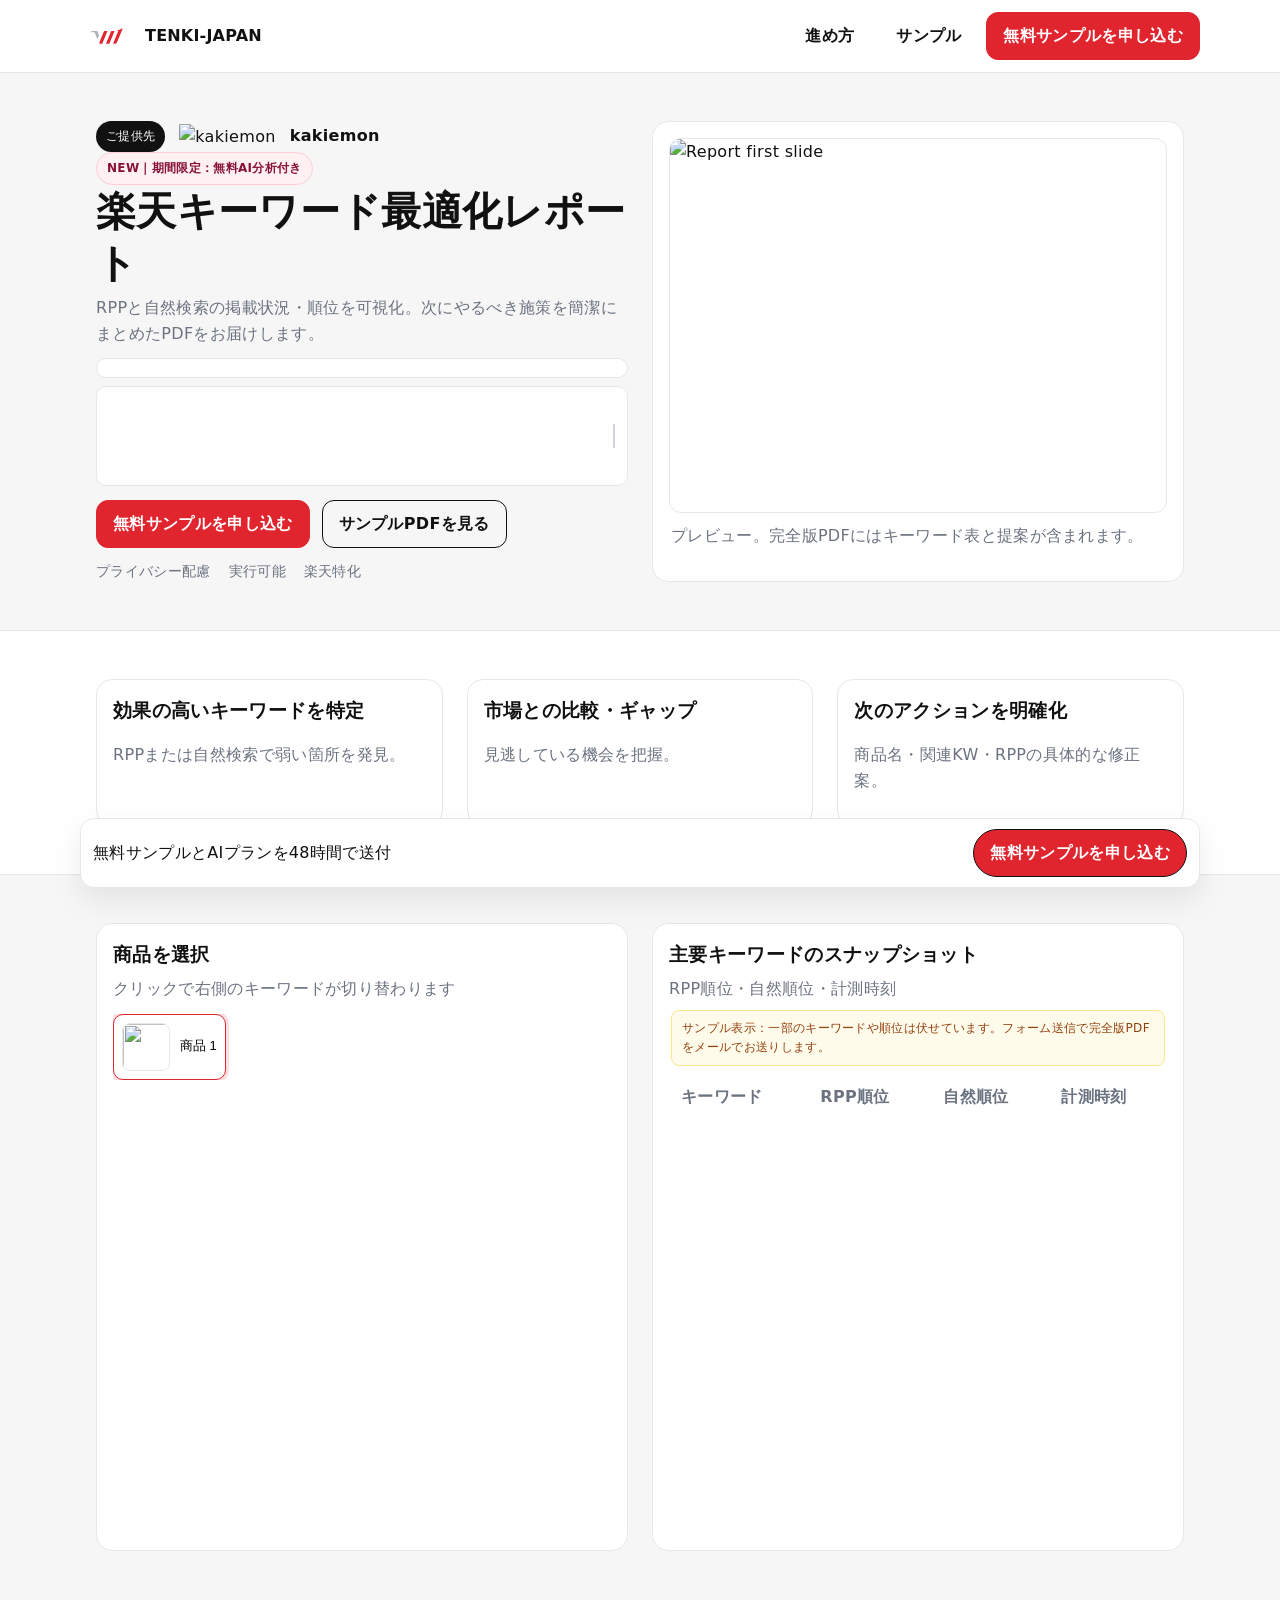
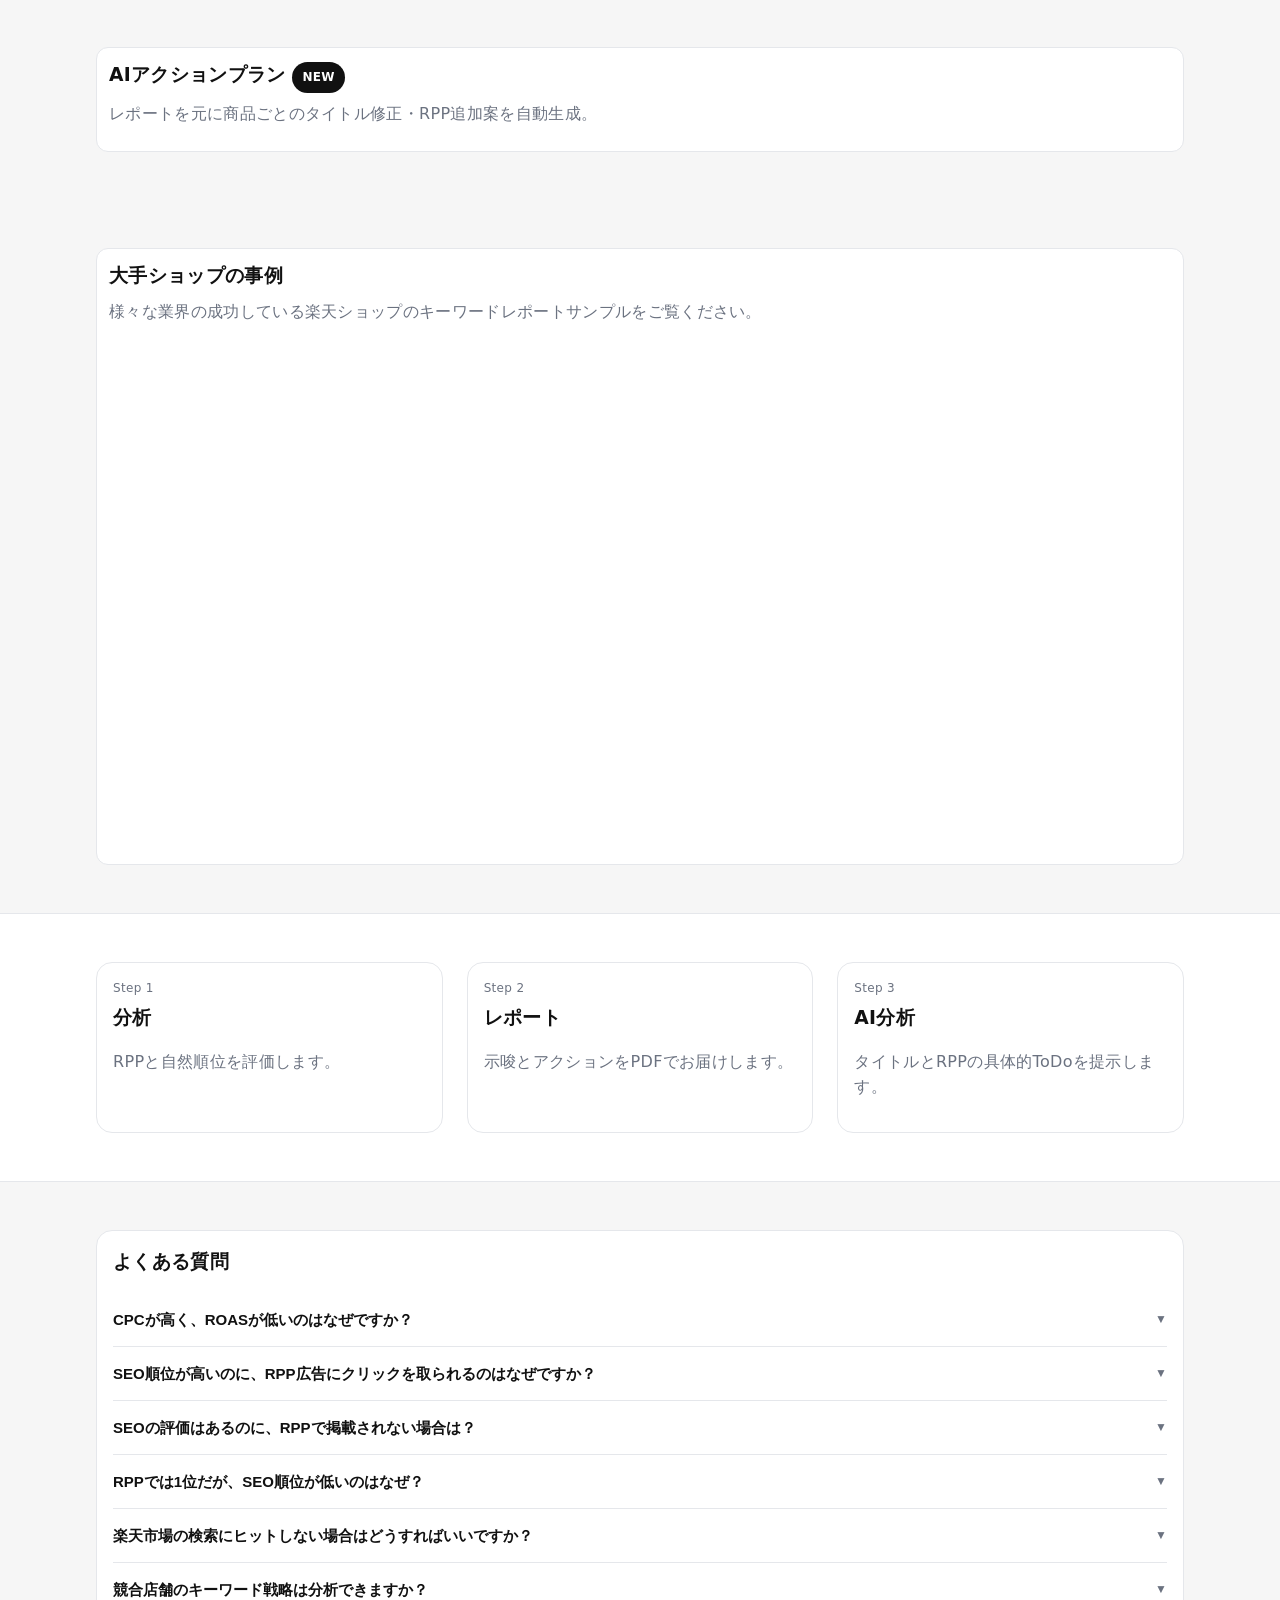
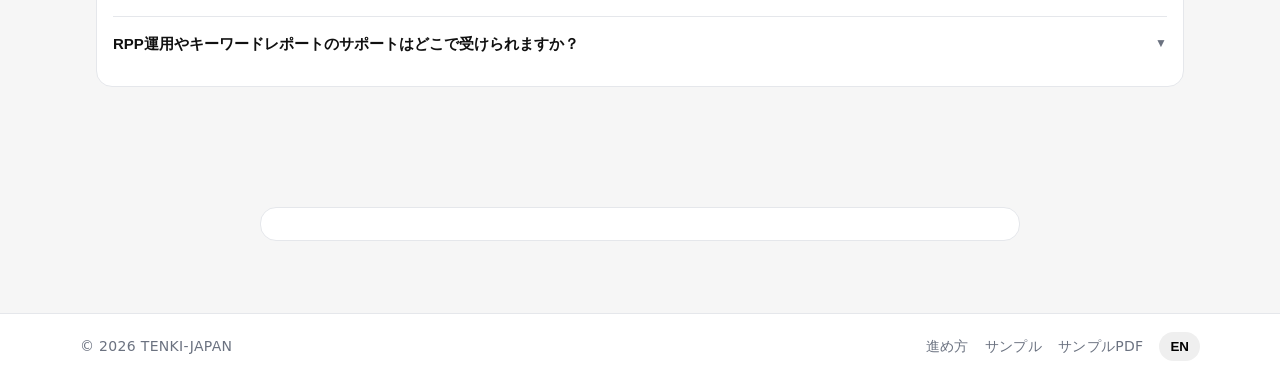
==== new/index.html @ 075b063c "first" ====
<!DOCTYPE html>
<html lang="ja">
<head>
    <meta charset="utf-8"/>
    <meta content="width=device-width, initial-scale=1" name="viewport"/>
    <title>TENKI-JAPAN | キーワード最適化レポート</title>
    <link rel="stylesheet" href="styles.css">
</head>
<body>
    <!-- Sticky CTA at bottom of page -->
    <div id="stickyCta">
        <div class="wrap">
            <div id="stickyText">無料サンプルとAIプランを48時間で送付</div>
            <a class="btn" href="#hs-form-host">無料サンプルを申し込む</a>
        </div>
    </div>

    <!-- Header with navigation -->
    <header>
        <div class="container nav">
            <div class="brand">
                <img alt="TENKI-JAPAN" id="logo"/>
                <strong>TENKI-JAPAN</strong>
            </div>
            <nav class="navlinks">
                <a class="btn ghost" href="#how" id="navProcess">進め方</a>
                <a class="btn ghost" href="#sample" id="navSample">サンプル</a>
                <a class="btn primary" href="#request" id="ctaTop">無料サンプルを申し込む</a>
            </nav>
        </div>
    </header>

    <!-- Main content -->
    <main>
        <!-- Hero section with main value proposition -->
        <section class="hero">
            <div class="container grid grid-2">
                <div>
                    <div class="shopRow">
                        <span class="badge" id="preparedLabel">ご提供先</span>
                        <img alt="Shop logo" id="shopBrand" style="display:none"/>
                        <strong id="shopNameTarget">貴社ショップ</strong>
                    </div>
                    <div class="promo" id="promoText">NEW｜期間限定：無料AI分析付き</div>
                    <h1 id="heroTitle">楽天キーワード最適化レポート</h1>
                    <p class="muted" id="heroSubtitle" style="margin:6px 0 0">RPPと自然検索の掲載状況・順位を可視化。次にやるべき施策を簡潔にまとめたPDFをお届けします。</p>
                    
                    <!-- Typewriter recommendation system -->
                    <div class="heroTicker" id="heroTicker">
                        <img class="heroTickImg" id="heroTickImg" alt="item" style="display: none;"/>
                        <div class="heroTickMeta">
                            <div class="heroTickTitle" id="heroTickTitle"></div>
                            <div class="heroTickCounts" id="heroTickCounts"></div>
                        </div>
                    </div>
                    <div class="statsCard">
                        <div class="typeLine" id="typeLine"></div>
                    </div>
                    
                    <div style="display:flex;gap:12px;margin-top:14px;flex-wrap:wrap">
                        <a class="btn primary" href="#request" id="ctaPrimary">無料サンプルを申し込む</a>
                        <a class="btn" id="samplePdfBtn" rel="noopener" target="_blank">サンプルPDFを見る</a>
                    </div>
                    <div class="muted" id="tagsRow" style="display:flex;gap:18px;margin-top:12px;flex-wrap:wrap;font-size:14px">
                        <span id="tag1">プライバシー配慮</span>
                        <span id="tag2">実行可能</span>
                        <span id="tag3">楽天特化</span>
                    </div>
                </div>
                <div class="card">
                    <div class="p">
                        <div class="ratio">
                            <img alt="Report first slide" id="sampleSlide"/>
                        </div>
                        <p class="muted" id="slideCaption" style="margin:10px 2px 0">プレビュー。完全版PDFにはキーワード表と提案が含まれます。</p>
                    </div>
                </div>
            </div>
        </section>

        <!-- Benefits section -->
        <section style="background:#fff;border-top:1px solid var(--line);border-bottom:1px solid var(--line)">
            <div class="container grid grid-3" id="benefits">
                <div class="card">
                    <div class="p">
                        <h3 id="b1t" style="margin:0 0 6px">効果の高いキーワードを特定</h3>
                        <p class="muted" id="b1d">RPPまたは自然検索で弱い箇所を発見。</p>
                    </div>
                </div>
                <div class="card">
                    <div class="p">
                        <h3 id="b2t" style="margin:0 0 6px">市場との比較・ギャップ</h3>
                        <p class="muted" id="b2d">見逃している機会を把握。</p>
                    </div>
                </div>
                <div class="card">
                    <div class="p">
                        <h3 id="b3t" style="margin:0 0 6px">次のアクションを明確化</h3>
                        <p class="muted" id="b3d">商品名・関連KW・RPPの具体的な修正案。</p>
                    </div>
                </div>
            </div>
        </section>

        <!-- Sample demonstration section -->
        <section id="sample">
            <div class="container grid grid-2">
                <!-- Product selection panel -->
                <div class="card">
                    <div class="p">
                        <h3 id="oppTitle" style="margin:0 0 6px">商品を選択</h3>
                        <p class="muted" id="oppSub" style="margin:0 0 12px">自然検索は上位、RPPが弱い—まず対処</p>
                        <div class="itemsList" id="itemsList"></div>
                        <div class="spot" id="itemHeader" style="display:none"></div>
                        <div class="bars" id="bars"></div>
                    </div>
                </div>

                <!-- Keywords table panel -->
                <div class="card">
                    <div class="p">
                        <h3 id="kwTitle" style="margin:0 0 6px">主要キーワードのスナップショット</h3>
                        <p class="muted" id="kwSub" style="margin:0 0 8px">RPP順位・自然順位・計測時刻</p>
                        <div class="lockNote" id="lockNote" style="display:none"></div>
                        <div class="tableScroll">
                            <table>
                                <thead>
                                    <tr>
                                        <th id="thKeyword">キーワード</th>
                                        <th id="thRpp">RPP順位</th>
                                        <th id="thOrg">自然順位</th>
                                        <th id="thChecked">計測時刻</th>
                                    </tr>
                                </thead>
                                <tbody id="kwTable"></tbody>
                            </table>
                        </div>
                    </div>
                </div>
            </div>
        </section>

        <!-- AI action plan section -->
        <section id="ai">
            <div class="container">
                <div class="actionCard">
                    <h3 id="aiTitle" style="margin:0 0 8px">AIアクションプラン <span class="badge">NEW</span></h3>
                    <p class="muted" id="aiSub" style="margin:0 0 12px">レポートを元に商品ごとのタイトル修正・RPP追加案を自動生成。</p>
                    <div class="grid" id="aiList"></div>
                </div>
            </div>
        </section>

        <!-- Shop Reports by Category section -->
        <section id="shops">
            <div class="container">
                <div class="actionCard">
                    <h3 id="shopsTitle" style="margin:0 0 8px">Shop Reports by Category</h3>
                    <p class="muted" id="shopsSub" style="margin:0 0 12px">Browse available keyword reports organized by industry and subcategory.</p>
                    
                    <!-- Category navigation menu -->
                    <div class="category-menu" id="categoryMenu">
                        <!-- Categories will be generated here -->
                    </div>
                    
                    <!-- Shop cards container -->
                    <div class="shop-cards" id="shopCards">
                        <!-- Shop cards will be generated here -->
                    </div>
                </div>
            </div>
        </section>

        <!-- Process steps section -->
        <section id="how" style="background:#fff;border-top:1px solid var(--line);border-bottom:1px solid var(--line)">
            <div class="container grid grid-3">
                <div class="card">
                    <div class="p">
                        <div class="muted" style="font-size:12px">Step 1</div>
                        <h3 id="s1t" style="margin:4px 0">分析</h3>
                        <p class="muted" id="s1d">RPPと自然順位を評価します。</p>
                    </div>
                </div>
                <div class="card">
                    <div class="p">
                        <div class="muted" style="font-size:12px">Step 2</div>
                        <h3 id="s2t" style="margin:4px 0">レポート</h3>
                        <p class="muted" id="s2d">示唆とアクションをPDFでお届けします。</p>
                    </div>
                </div>
                <div class="card">
                    <div class="p">
                        <div class="muted" style="font-size:12px">Step 3</div>
                        <h3 id="s3t" style="margin:4px 0">AI分析</h3>
                        <p class="muted" id="s3d">タイトルとRPPの具体的ToDoを提示します。</p>
                    </div>
                </div>
            </div>
        </section>

        <!-- FAQ section -->
        <section id="faq">
            <div class="container">
                <div class="card">
                    <div class="p">
                        <h3 id="faqTitle" style="margin:0 0 16px">よくある質問</h3>
                        <div id="faqList"></div>
                    </div>
                </div>
            </div>
        </section>

        <!-- Request form section -->
        <section id="request">
            <div class="container" style="max-width:760px">
            </div>
            <!-- HubSpot form container -->
            <div class="card hs-form-host" id="hs-form-host" style="max-width:760px;margin:24px auto;">
                <div class="p">
                    <div class="hs-form-frame" data-form-id="e1fbc13a-c8a3-468b-ada9-1f5670885b76" data-portal-id="242371689" data-region="na2"></div>
                </div>
            </div>
        </section>
    </main>

    <!-- Footer -->
    <footer>
        <div class="container" style="display:flex;gap:16px;align-items:center;justify-content:space-between;padding:18px 0;font-size:14px;color:var(--muted)">
            <div>© <span id="year"></span> TENKI-JAPAN</div>
            <div style="display:flex;gap:16px;align-items:center">
                <a href="#how" id="footProcess">進め方</a>
                <a href="#sample" id="footSample">サンプル</a>
                <a id="samplePdfLink" rel="noopener" target="_blank">サンプルPDF</a>
                <button class="btn pill ghost" id="footLangSwitch" type="button">EN</button>
            </div>
        </div>
    </footer>

    <!-- External scripts -->
    <script defer="True" src="https://js-na2.hsforms.net/forms/embed/242371689.js"></script>
    <!-- TagCloud.js library for 3D keyword sphere (local version) -->
    <script src="TagCloud.min.js"></script>
    <!-- Main application script -->
    <script src="script.js"></script>
</body>
</html>
---- new/styles.css ----
/* CSS Variables - Main color scheme and design tokens */
:root {
    --bg: #f6f6f6;
    --ink: #111;
    --muted: #6b7280;
    --card: #fff;
    --line: #e5e7eb;
    --brand: #e0252f;
    --ink-2: #1f2937;
}

/* Base styles and reset */
* {
    box-sizing: border-box;
}

body {
    margin: 0;
    font-family: system-ui, -apple-system, BlinkMacSystemFont, "Noto Sans JP", "Hiragino Kaku Gothic ProN", "Yu Gothic", Meiryo, Helvetica, Arial, sans-serif;
    background: var(--bg);
    color: var(--ink);
    line-height: 1.6;
    letter-spacing: .02em;
    font-feature-settings: "palt", "pkna", "tnum";
    font-variant-numeric: tabular-nums;
}

a {
    color: inherit;
    text-decoration: none;
}

/* Layout utilities */
.container {
    max-width: 1120px;
    margin: auto;
    padding: 0 16px;
}

.grid {
    display: grid;
    gap: 24px;
}

section {
    padding: 48px 0;
}

/* Grid layouts for responsive design */
@media(min-width: 960px) {
    .grid-2 {
        grid-template-columns: 1fr 1fr;
    }
    
    .grid-3 {
        grid-template-columns: repeat(3, 1fr);
    }
}

/* Header and navigation */
header {
    position: sticky;
    top: 0;
    background: #fff;
    border-bottom: 1px solid var(--line);
    z-index: 10;
}

.nav {
    display: flex;
    align-items: center;
    justify-content: space-between;
    padding: 12px 0;
}

.brand {
    display: flex;
    gap: 10px;
    align-items: center;
}

.brand img {
    height: 28px;
    width: auto;
}

.brand strong {
    font-weight: 700;
    letter-spacing: .2px;
}

.navlinks {
    display: flex;
    gap: 8px;
    align-items: center;
}

.navlinks .btn {
    white-space: nowrap;
}

/* Button styles */
.btn {
    display: inline-flex;
    align-items: center;
    gap: 8px;
    border: 1px solid var(--ink);
    padding: 10px 16px;
    border-radius: 12px;
    font-weight: 600;
}

.btn.primary {
    background: var(--brand);
    border-color: var(--brand);
    color: #fff;
}

.btn.ghost {
    border-color: transparent;
}

.btn.pill {
    border-radius: 999px;
    padding: 6px 10px;
    font-weight: 600;
}

.btn.full {
    width: 100%;
    justify-content: center;
}

/* Text utilities */
.muted {
    color: var(--muted);
}

/* Card component */
.card {
    background: var(--card);
    border: 1px solid var(--line);
    border-radius: 16px;
}

.card .p {
    padding: 16px;
}

/* Ratio container for images */
.ratio {
    position: relative;
    width: 100%;
    padding-top: 75%; /* Increased from 56.25% to 75% for more height (4:3 aspect ratio) */
    overflow: hidden;
    border-radius: 12px;
    border: 1px solid var(--line);
}

.ratio img {
    position: absolute;
    inset: 0;
    width: 100%;
    height: 100%;
    object-fit: cover;
}

/* Table scroll container */
.tableScroll {
    height: 460px; /* Fixed exact height instead of max-height */
    overflow: auto;
    position: relative;
}

.fadeBottom:after {
    content: '';
    position: absolute;
    left: 0;
    right: 0;
    bottom: 0;
    height: 48px;
    background: linear-gradient(180deg, transparent, #fff);
    pointer-events: none;
}

/* Lock note for demo mode */
.lockNote {
    background: #fffbeb;
    border: 1px solid #fde68a;
    color: #92400e;
    border-radius: 8px;
    padding: 8px 10px;
    font-size: 12px;
    margin: 8px 2px;
}

.blur {
    filter: blur(4px);
}

/* Spot component for product display */
.spot {
    display: grid;
    grid-template-columns: 72px 1fr;
    gap: 12px;
    align-items: center;
    margin: 4px 0 8px;
}

.spot img {
    width: 72px;
    height: 72px;
    object-fit: cover;
    border-radius: 8px;
    border: 1px solid var(--line);
}

.spot .title {
    font-weight: 600;
    line-height: 1.3;
}

/* Items list with smooth scrolling */
.itemsList {
    scroll-behavior: smooth;
}

.itemBtn {
    display: grid;
    grid-template-columns: 48px 1fr;
    gap: 10px;
    align-items: center;
    border: 1px solid var(--line);
    background: #fff;
    border-radius: 10px;
    padding: 8px;
    cursor: pointer;
    text-align: left;
    scroll-snap-align: start;
}

.itemBtn img {
    width: 48px;
    height: 48px;
    object-fit: cover;
    border-radius: 8px;
    border: 1px solid var(--line);
}

.itemBtn .title {
    font-size: 13px;
    line-height: 1.3;
    overflow: hidden;
    display: -webkit-box;
    -webkit-line-clamp: 2;
    -webkit-box-orient: vertical;
}

.itemBtn.active {
    border-color: var(--brand);
    box-shadow: 0 0 0 3px rgba(224, 37, 47, .15);
}

/* Table styles */
table {
    width: 100%;
    border-collapse: collapse;
}

th, td {
    text-align: left;
    padding: 10px 12px;
}

thead th {
    color: var(--muted);
    font-weight: 600;
    white-space: nowrap;
}

tbody tr {
    border-top: 1px solid var(--line);
}

/* Form elements */
label {
    display: block;
    margin: 0 0 6px 2px;
    font-size: 14px;
    color: var(--ink-2);
}

input, textarea {
    width: 100%;
    border: 1px solid var(--line);
    border-radius: 10px;
    padding: 10px 12px;
    font: inherit;
}

textarea {
    min-height: 90px;
}

.checkbox {
    display: flex;
    gap: 10px;
    align-items: center;
}

/* Footer */
footer {
    border-top: 1px solid var(--line);
    background: #fff;
}

/* Badge component */
.badge {
    display: inline-block;
    background: #111;
    color: #fff;
    border-radius: 999px;
    padding: 6px 10px;
    font-size: 12px;
}

/* Shop row layout */
.shopRow {
    display: flex;
    align-items: center;
    gap: 14px;
    flex-wrap: wrap;
}

.shopRow img {
    height: 24px;
}

/* Promo banner */
.promo {
    display: inline-flex;
    align-items: center;
    gap: 8px;
    background: #fff1f2;
    border: 1px solid #fecdd3;
    color: #881337;
    padding: 6px 10px;
    border-radius: 999px;
    font-size: 12px;
    font-weight: 600;
}

/* Action card component */
.actionCard {
    background: #fff;
    border: 1px solid var(--line);
    border-radius: 12px;
    padding: 12px;
}

.actionCard h4 {
    margin: 0 0 6px;
}

/* Chips/tags layout */
.chips {
    display: flex;
    flex-wrap: wrap;
    gap: 6px;
}

.chip {
    background: #f3f4f6;
    border: 1px solid #e5e7eb;
    border-radius: 999px;
    padding: 4px 8px;
    font-size: 12px;
}


/* AI item card */
.aiItem {
    background: #fff;
    border: 1px solid var(--line);
    border-radius: 12px;
    padding: 12px;
}

/* Code display */
.kcode {
    font-family: ui-monospace, SFMono-Regular, Menlo, monospace;
    background: #f3f4f6;
    border: 1px solid #e5e7eb;
    border-radius: 6px;
    padding: 2px 6px;
    display: inline-block;
}

/* Hero section */
.hero h1 {
    font-size: 40px;
    line-height: 1.3;
    margin: 0;
}

/* Keyword table specific styles */
.kwTable .num {
    text-align: right;
    font-variant-numeric: tabular-nums;
}

.kwTable .time {
    white-space: nowrap;
}

/* Focus states for accessibility */
:focus-visible {
    outline: 2px solid #2563eb;
    outline-offset: 2px;
}

/* Sticky CTA styles */
#stickyCta {
    position: fixed;
    left: 0;
    right: 0;
    bottom: 12px;
    display: block;
    z-index: 50;
}

#stickyCta .wrap {
    max-width: 1120px;
    margin: 0 auto;
    display: flex;
    gap: 12px;
    align-items: center;
    justify-content: space-between;
    background: #fff;
    border: 1px solid #e5e7eb;
    border-radius: 14px;
    padding: 10px 12px;
    box-shadow: 0 12px 30px rgba(0, 0, 0, .08);
}

#stickyCta .btn {
    display: inline-flex;
    align-items: center;
    gap: 8px;
    padding: 10px 16px;
    border-radius: 999px;
    background: #e0252f;
    color: #fff;
    text-decoration: none;
    font-weight: 700;
}

/* Logo sizing */
#tenkiLogo, #logo {
    height: 28px;
    max-width: 180px;
    object-fit: contain;
}

/* Items list height control */
#itemsList {
    max-height: 520px;
    overflow: auto;
}

/* Mobile responsiveness */
@media(max-width: 720px) {
    /* Optimize mobile header */
    header {
        position: sticky;
        top: 0;
        z-index: 20;
        background: #fff;
        border-bottom: 1px solid var(--line);
        box-shadow: 0 2px 8px rgba(0,0,0,0.06);
    }
    
    .nav {
        padding: 6px 0;
        min-height: 52px;
        display: grid;
        grid-template-columns: 1fr auto 1fr;
        align-items: center;
        gap: 8px;
    }
    
    .nav .brand {
        justify-self: start;
    }
    
    .nav .navlinks {
        justify-self: end;
    }
    
    .brand {
        flex-shrink: 0;
        align-items: center;
    }
    
    .brand img {
        height: 24px;
        max-width: 120px;
    }
    
    .brand strong {
        display: none;
    }
    
    .navlinks {
        display: flex;
        gap: 6px;
        align-items: center;
        flex-shrink: 0;
    }
    
    .navlinks .btn {
        font-size: 12px;
        padding: 6px 8px;
        border-radius: 6px;
        white-space: nowrap;
    }
    
    /* Hero section mobile */
    .hero h1 {
        font-size: 22px;
        line-height: 1.25;
        margin-top: 4px;
    }
    
    /* Button adjustments */
    .btn {
        width: auto;
        justify-content: center;
        padding: 8px 10px;
        border-radius: 8px;
    }
    
    header .btn {
        width: auto;
    }
    
    header .btn.ghost {
        border-color: var(--line);
    }
    
    /* Layout adjustments */
    .grid {
        gap: 12px;
    }
    
    .card .p {
        padding: 12px;
    }
    
    .ratio {
        padding-top: 80%; /* Increased from 58% to 80% for more height on mobile */
    }
    
    /* Table mobile styles */
    table th, table td {
        padding: 8px 10px;
        font-size: 14px;
        word-break: break-word;
    }
    
    .tableScroll {
        max-height: 320px;
    }
    
    /* Component mobile adjustments */
    .badge {
        padding: 4px 8px;
        font-size: 11px;
    }
    
    .shopRow {
        gap: 6px;
    }
    
    .shopRow img {
        height: 18px;
    }
    
    .promo {
        font-size: 11px;
        padding: 4px 8px;
    }
    
    /* Items list mobile */
    .itemBtn {
        gap: 10px;
        padding: 10px;
        min-height: 56px;
    }
    
    .itemsList {
        overflow: auto;
    }
    
    /* Stats mobile */
    .statsSentence {
        font-size: 13px;
    }
    
    /* Optimize mobile sticky CTA */
    #stickyCta {
        bottom: 8px;
        left: 8px;
        right: 8px;
    }
    
    #stickyCta .wrap {
        margin: 0;
        padding: 8px 12px;
        border-radius: 12px;
        box-shadow: 0 8px 24px rgba(0,0,0,0.12);
    }
    
    #stickyText {
        font-size: 12px;
        line-height: 1.3;
        flex: 1;
        margin-right: 8px;
    }
    
    #stickyCta .btn {
        font-size: 12px;
        padding: 8px 12px;
        border-radius: 8px;
        white-space: nowrap;
    }
    
    /* Modern mobile footer design */
    footer {
        padding: 0;
        background: linear-gradient(180deg, #f8f9fa 0%, #fff 100%);
        border-top: none;
        box-shadow: 0 -4px 20px rgba(0,0,0,0.04);
    }
    
    footer .container {
        padding: 24px 20px 32px;
        text-align: center;
        flex-direction: column;
        gap: 20px;
        align-items: center;
        font-size: 13px;
        line-height: 1.5;
    }
    
    footer .container > div:first-child {
        color: #374151;
        font-weight: 500;
        order: 2;
    }
    
    footer .container > div:last-child {
        width: 100%;
        display: flex;
        flex-direction: column;
        gap: 16px;
        align-items: center;
        order: 1;
    }
    
    footer .container > div:last-child > div:last-child {
        display: flex;
        flex-wrap: wrap;
        gap: 20px;
        justify-content: center;
        align-items: center;
    }
    
    footer .container > div:last-child > div:last-child a {
        color: #6b7280;
        font-weight: 500;
        padding: 8px 12px;
        border-radius: 8px;
        transition: all 0.2s ease;
        text-decoration: none;
    }
    
    footer .container > div:last-child > div:last-child a:hover {
        background: rgba(224, 37, 47, 0.08);
        color: var(--brand);
        transform: translateY(-1px);
    }
    
    footer .container > div:last-child > div:last-child button {
        background: var(--brand);
        color: #fff;
        border: none;
        font-weight: 600;
        box-shadow: 0 2px 8px rgba(224, 37, 47, 0.2);
        transition: all 0.2s ease;
    }
    
    footer .container > div:last-child > div:last-child button:hover {
        transform: translateY(-2px);
        box-shadow: 0 4px 12px rgba(224, 37, 47, 0.3);
    }
    
    /* Hide tags on very small screens */
    #tagsRow {
        display: none;
    }
}

/* Shop category menu - using existing chip design */
.category-menu {
    display: flex;
    flex-wrap: wrap;
    gap: 6px;
    margin-bottom: 16px;
}

/* Mobile category menu scrolling */
@media(max-width: 768px) {
    .category-menu {
        flex-wrap: nowrap;
        overflow-x: auto;
        overflow-y: hidden;
        scroll-behavior: smooth;
        scrollbar-width: none;
        -ms-overflow-style: none;
        padding-bottom: 4px;
    }
    
    .category-menu::-webkit-scrollbar {
        display: none;
    }
    
    .category-btn {
        flex-shrink: 0;
        white-space: nowrap;
    }
}

.category-btn {
    background: #f3f4f6;
    border: 1px solid #e5e7eb;
    border-radius: 999px;
    padding: 4px 8px;
    font-size: 12px;
    cursor: pointer;
}

.category-btn.active {
    background: #6b7280;
    color: #fff;
    border-color: #6b7280;
}

/* Shop cards - using existing card and spot design */
.shop-cards {
    display: grid;
    grid-template-columns: repeat(auto-fill, minmax(280px, 1fr));
    gap: 12px;
    min-height: 500px; /* Fixed minimum height to prevent jumping */
    align-content: start; /* Align cards to top when fewer items */
}

.shop-card {
    display: grid;
    grid-template-columns: 48px 1fr;
    gap: 10px;
    align-items: flex-start;
    border: 1px solid var(--line);
    background: #fff;
    border-radius: 10px;
    padding: 10px;
    cursor: pointer;
    transition: border-color 0.2s ease;
}

.shop-card:hover {
    border-color: var(--brand);
}

.shop-logo {
    width: 48px;
    height: 48px;
    object-fit: cover;
    border-radius: 8px;
    border: 1px solid var(--line);
}

.shop-info .shop-name {
    font-size: 13px;
    font-weight: 600;
    line-height: 1.3;
    margin-bottom: 2px;
}

.shop-info .shop-category {
    font-size: 11px;
    color: var(--muted);
    margin-bottom: 8px;
}

.shop-report-btn {
    font-size: 10px;
    padding: 4px 8px;
    margin-top: 6px;
    display: inline-flex;
    border-radius: 6px;
}

/* Mobile specific adjustments for 768px and below */
@media(max-width: 768px) {
    .wrap {
        padding: 12px;
    }
    
    .cols {
        display: block;
    }
    
    .left {
        margin-bottom: 14px;
    }
    
    .shop-cards {
        grid-template-columns: 1fr;
        min-height: auto; /* Remove fixed height */
        max-height: 240px; /* Height for exactly 3 cards (3 × 80px per card) */
        overflow-y: auto; /* Enable vertical scrolling */
        overflow-x: hidden;
        scrollbar-width: thin;
        scrollbar-color: var(--muted) transparent;
    }
    
    /* Remove the display none rule to allow scrolling to other cards */
    
    .shop-cards::-webkit-scrollbar {
        width: 4px;
    }
    
    .shop-cards::-webkit-scrollbar-track {
        background: transparent;
    }
    
    .shop-cards::-webkit-scrollbar-thumb {
        background-color: var(--muted);
        border-radius: 2px;
    }
}

/* =============================================================================
   3D KEYWORD CLOUD BACKGROUND (TagCloud.js)
   ============================================================================= */

/* Container for the 3D keyword cloud sphere */
.keyword-cloud {
    position: fixed;
    top: 50%;
    left: 50%;
    transform: translate(-50%, -50%);
    width: 100vw;
    height: 100vh;
    pointer-events: auto;
    z-index: 0;
    opacity: 0.4;
    display: flex;
    align-items: center;
    justify-content: center;
}

/* Ensure content stays above the keyword cloud */
header, main, footer {
    position: relative;
    z-index: 1;
}

/* Sticky CTA needs higher z-index */
#stickyCta {
    z-index: 50;
}

/* TagCloud sphere styling */
.keyword-cloud .tagcloud {
    width: 100%;
    height: 100vh;
    color: var(--muted);
    font-family: system-ui, -apple-system, BlinkMacSystemFont, "Noto Sans JP", sans-serif;
    font-size: 18px;
}

.keyword-cloud .tagcloud a {
    color: var(--muted) !important;
    text-decoration: none !important;
    transition: color 0.3s ease;
}

.keyword-cloud .tagcloud a:hover {
    color: var(--ink-2) !important;
}

@media (max-width: 768px) {
    .keyword-cloud {
        opacity: 0.3;
    }
    
    .keyword-cloud .tagcloud {
        font-size: 16px;
    }
}

/* =============================================================================
   FAQ SECTION
   ============================================================================= */

/* FAQ section container */
#faq {
    display: block !important;
    visibility: visible !important;
    opacity: 1 !important;
}

/* FAQ item container */
.faq-item {
    border-bottom: 1px solid var(--line);
    margin-bottom: 0;
}

.faq-item:last-child {
    border-bottom: none;
}

/* FAQ question button */
.faq-question {
    width: 100%;
    background: none;
    border: none;
    padding: 16px 0;
    text-align: left;
    cursor: pointer;
    display: flex;
    justify-content: space-between;
    align-items: center;
    font-weight: 600;
    font-size: 15px;
    line-height: 1.4;
    color: var(--ink);
    transition: color 0.2s ease;
}

.faq-question:hover {
    color: var(--brand);
}

/* FAQ arrow icon */
.faq-arrow {
    font-size: 12px;
    color: var(--muted);
    transition: transform 0.3s ease, color 0.2s ease;
    flex-shrink: 0;
    margin-left: 12px;
}

.faq-question:hover .faq-arrow {
    color: var(--brand);
}

.faq-item.expanded .faq-arrow {
    transform: rotate(180deg);
}

/* FAQ answer content */
.faq-content {
    max-height: 0;
    overflow: hidden;
    transition: max-height 0.3s ease, padding 0.3s ease;
    padding: 0 0 0 0;
}

.faq-item.expanded .faq-content {
    max-height: 300px;
    padding: 0 0 16px 0;
}

/* FAQ answer text */
.faq-answer {
    color: var(--muted);
    font-size: 14px;
    line-height: 1.5;
    margin-bottom: 12px;
}

/* FAQ action text */
.faq-action {
    background: #f8f9fa;
    border-left: 3px solid var(--brand);
    padding: 10px 12px;
    border-radius: 0 6px 6px 0;
    font-size: 14px;
    line-height: 1.5;
    color: var(--ink-2);
}

.faq-action-label {
    font-weight: 600;
    color: var(--brand);
    margin-bottom: 4px;
    font-size: 12px;
    text-transform: uppercase;
    letter-spacing: 0.5px;
}

/* Mobile responsive */
@media (max-width: 768px) {
    #faq {
        display: block !important;
        visibility: visible !important;
        padding: 24px 0;
    }
    
    #faq .container {
        padding: 0 16px;
    }
    
    #faq .card {
        margin: 0 auto;
        display: block !important;
    }
    
    .faq-question {
        padding: 14px 0;
        font-size: 14px;
        min-height: 48px; /* Touch-friendly size */
        display: flex !important;
        align-items: center;
    }
    
    .faq-answer, .faq-action {
        font-size: 13px;
    }
    
    .faq-item.expanded .faq-content {
        max-height: 400px;
    }
}

/* =============================================================================
   TYPEWRITER RECOMMENDATION SYSTEM
   ============================================================================= */

/* Product ticker display */
.heroTicker {
    display: flex;
    align-items: center;
    gap: 10px;
    margin: 12px 0 8px;
    padding: 8px 10px;
    border: 1px solid var(--line);
    border-radius: 10px;
    background: var(--card);
}

.heroTickImg {
    width: 40px;
    height: 40px;
    border-radius: 8px;
    object-fit: cover;
    background: #f3f4f6;
    flex: 0 0 40px; /* Force fixed width */
}

.heroTickMeta {
    display: flex;
    flex-direction: column;
    gap: 2px;
    min-width: 0;
    flex: 1; /* Take remaining space */
    overflow: hidden; /* Prevent text overflow from affecting layout */
}

.heroTickTitle {
    font-weight: 600;
    font-size: 14px;
    white-space: nowrap;
    overflow: hidden;
    text-overflow: ellipsis;
    max-width: 400px; /* Allow longer titles */
    color: var(--ink);
}

.heroTickCounts {
    font-size: 12px;
    color: var(--muted);
}

/* Typewriter text area */
.statsCard {
    display: block !important;
    padding: 10px 12px;
    border: 1px solid var(--line);
    border-radius: 10px;
    background: var(--card);
    margin-top: 8px;
    width: 100%; /* Ensure consistent width */
    box-sizing: border-box; /* Include padding in width calculation */
    min-height: 100px; /* Increased from 80px to 100px */
    height: 100px; /* Increased from 80px to 100px */
    display: flex !important; /* Use flex for better content alignment */
    align-items: center; /* Center content vertically */
}

.typeLine {
    font-size: 15px;
    line-height: 1.6;
    min-height: 1.6em;
    max-height: 76px; /* Updated from 56px to 76px (100px - 24px padding) */
    white-space: normal; /* Allow text wrapping */
    word-wrap: break-word; /* Break long words */
    overflow-wrap: break-word; /* Modern alternative to word-wrap */
    border-right: 2px solid #d1d5db;
    color: var(--ink);
    max-width: 100%; /* Prevent container expansion */
    overflow: hidden; /* Hide overflow text if too long */
    display: flex;
    align-items: center; /* Center text vertically */
    width: 100%;
}

.typeLine.done {
    border-right-color: transparent;
}

/* Mobile responsive */
@media (max-width: 768px) {
    .heroTickImg {
        width: 36px;
        height: 36px;
    }
    
    .heroTickTitle {
        max-width: 300px; /* Allow longer titles on mobile */
    }
    
    .statsCard {
        height: 85px; /* Increased from 70px to 85px on mobile */
        min-height: 85px;
    }
    
    .typeLine {
        font-size: 14px;
        max-height: 61px; /* Updated from 46px to 61px (85px - 24px padding) */
    }
}
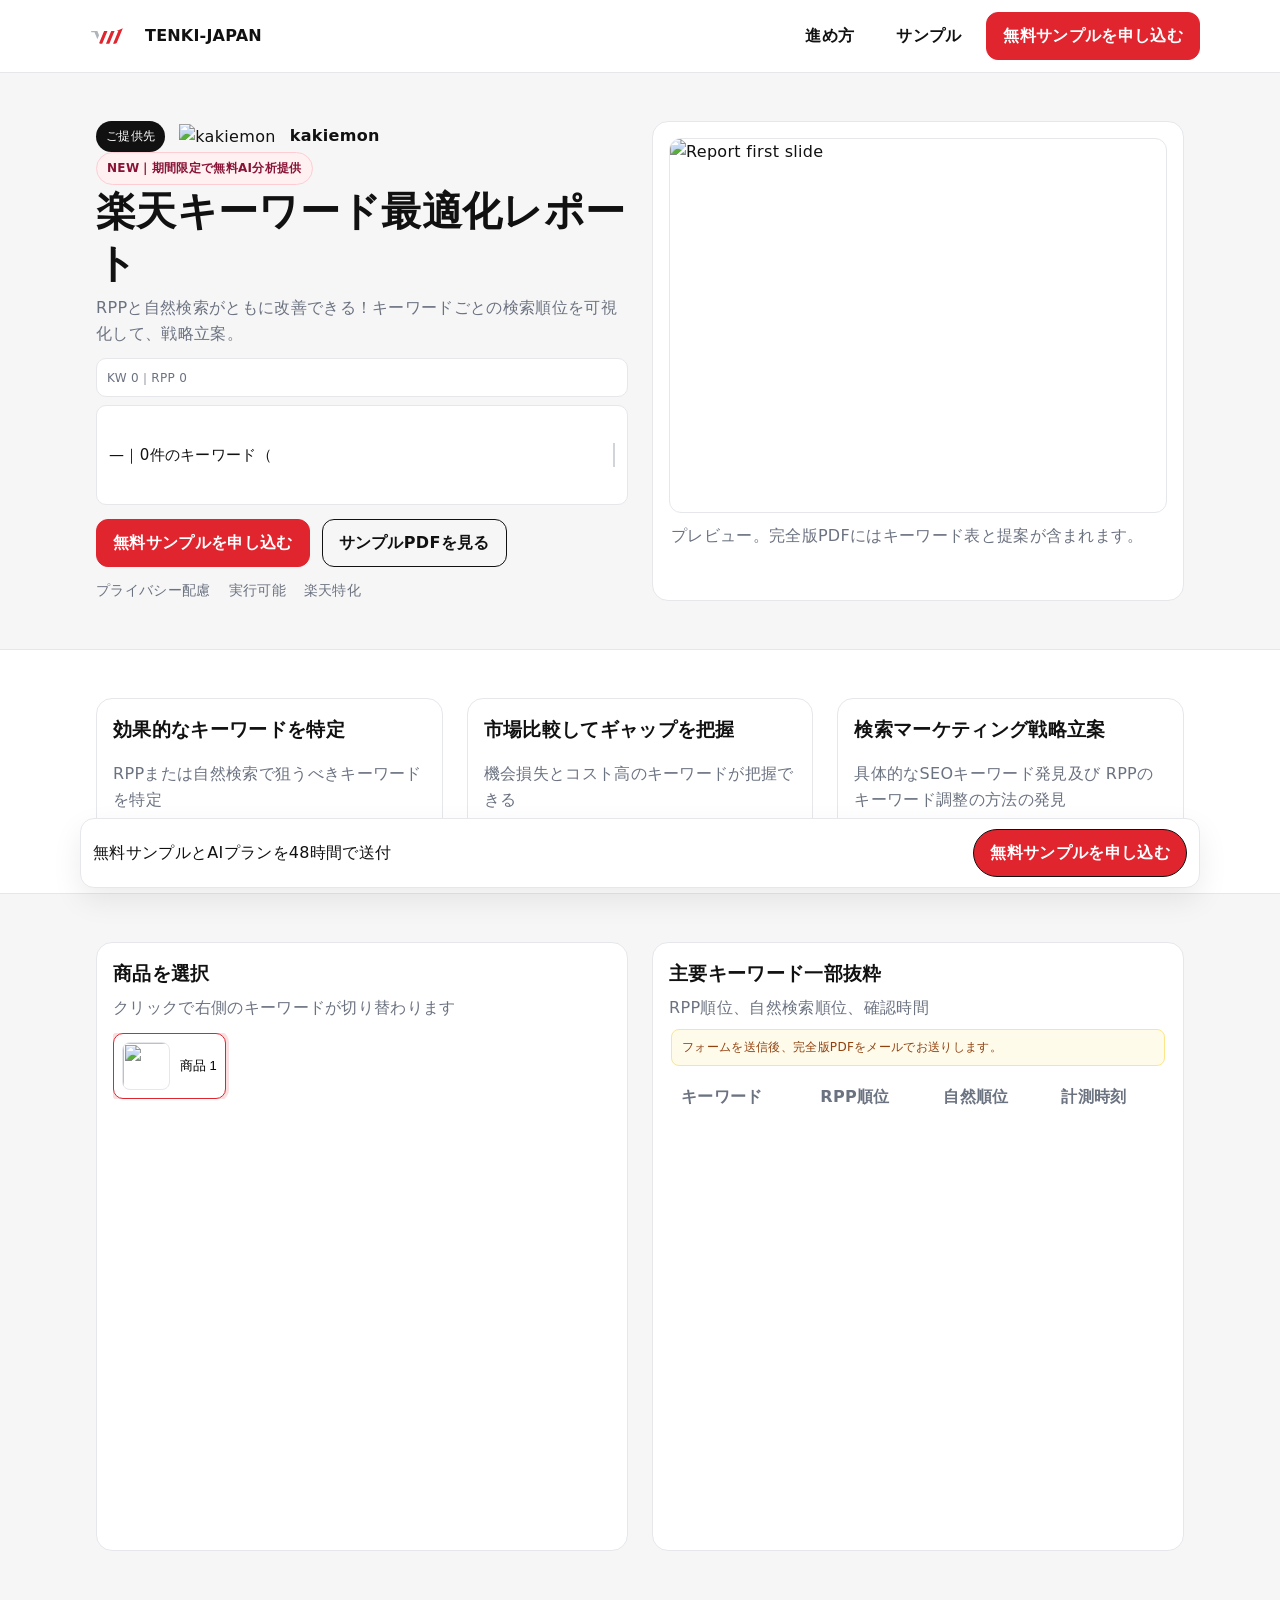
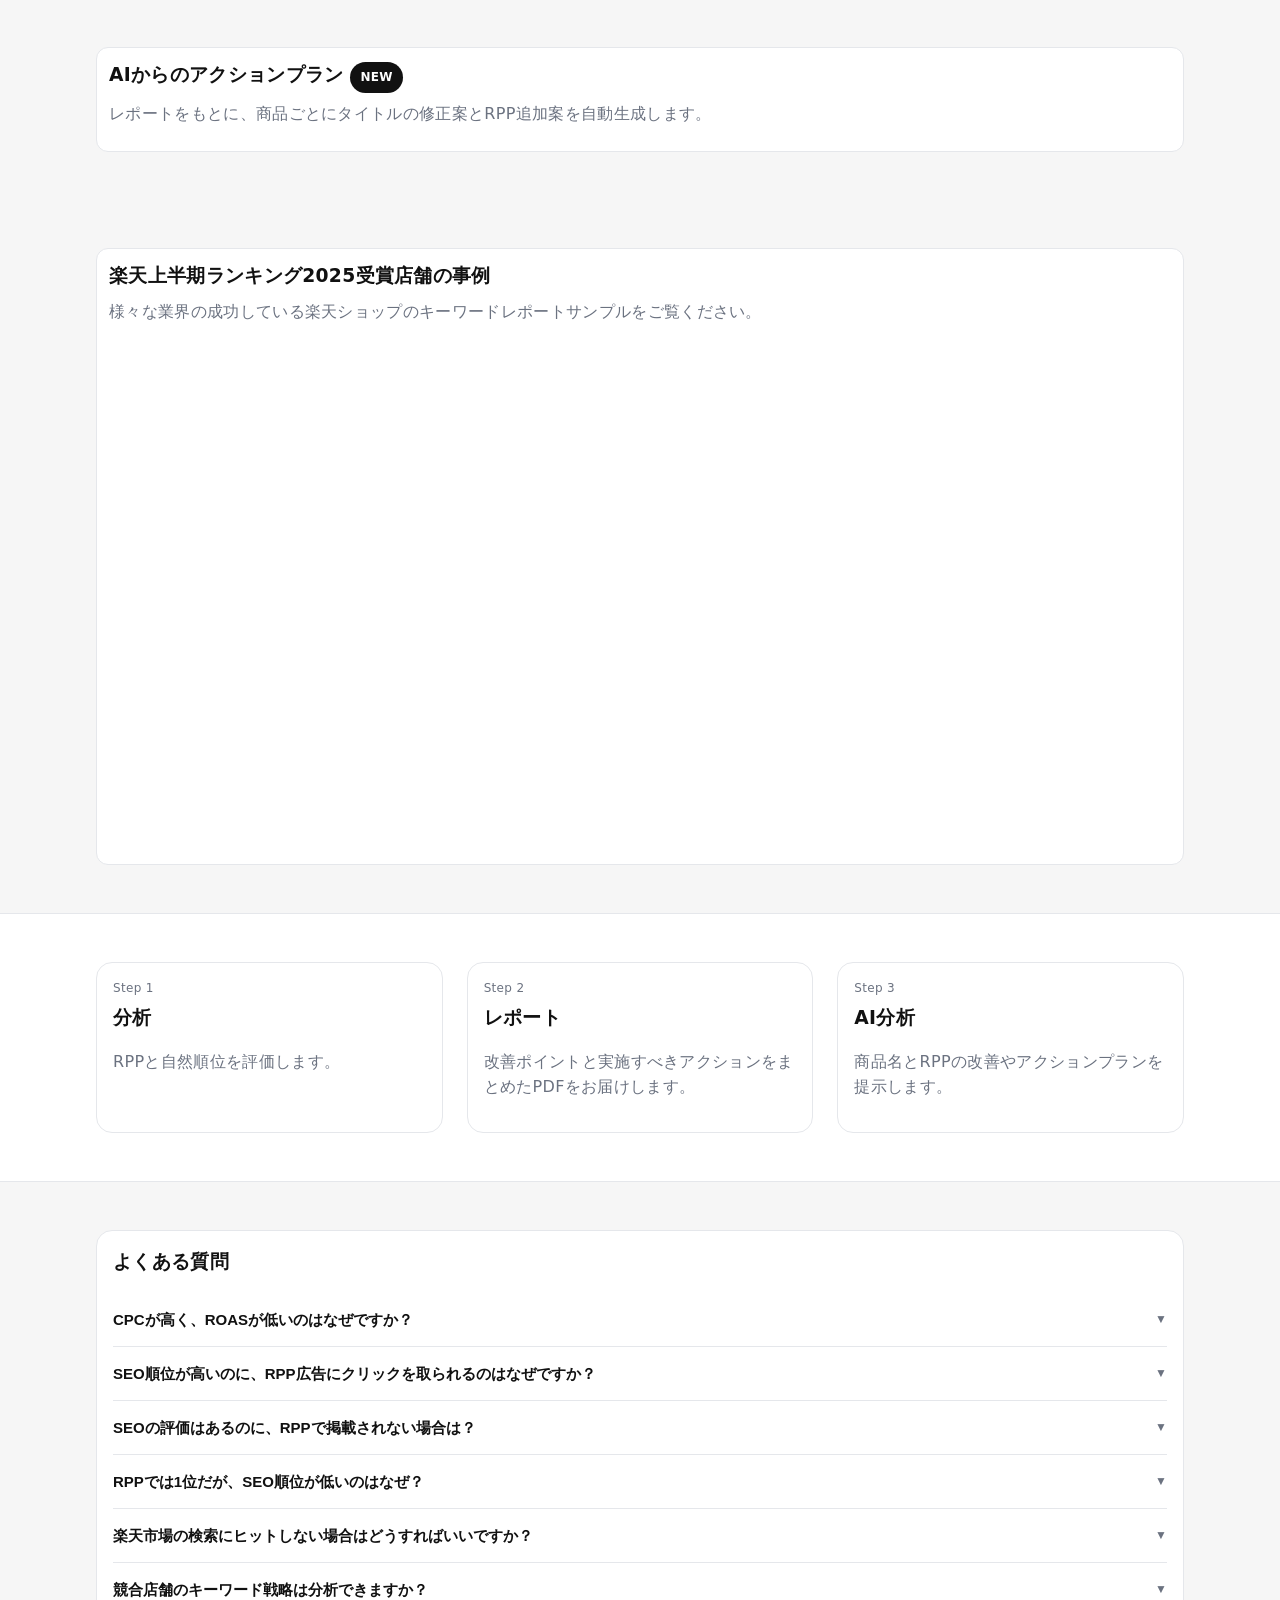
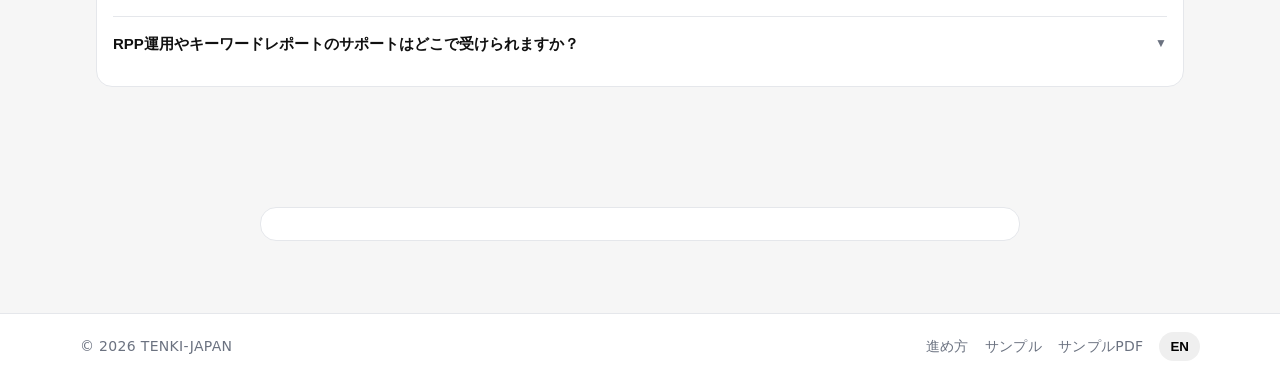
==== commit 03eceeb9: "prog" ====
--- a/new/index.html
+++ b/new/index.html
@@ -41,9 +41,9 @@
                         <img alt="Shop logo" id="shopBrand" style="display:none"/>
                         <strong id="shopNameTarget">貴社ショップ</strong>
                     </div>
-                    <div class="promo" id="promoText">NEW｜期間限定：無料AI分析付き</div>
+                    <div class="promo" id="promoText">NEW｜期間限定で無料AI分析提供</div>
                     <h1 id="heroTitle">楽天キーワード最適化レポート</h1>
-                    <p class="muted" id="heroSubtitle" style="margin:6px 0 0">RPPと自然検索の掲載状況・順位を可視化。次にやるべき施策を簡潔にまとめたPDFをお届けします。</p>
+                    <p class="muted" id="heroSubtitle" style="margin:6px 0 0">"RPPと自然検索がともに改善できる！キーワードごとの検索順位を可視化して、戦略立案。"</p>
                     
                     <!-- Typewriter recommendation system -->
                     <div class="heroTicker" id="heroTicker">
@@ -83,20 +83,20 @@
             <div class="container grid grid-3" id="benefits">
                 <div class="card">
                     <div class="p">
-                        <h3 id="b1t" style="margin:0 0 6px">効果の高いキーワードを特定</h3>
-                        <p class="muted" id="b1d">RPPまたは自然検索で弱い箇所を発見。</p>
-                    </div>
-                </div>
-                <div class="card">
-                    <div class="p">
-                        <h3 id="b2t" style="margin:0 0 6px">市場との比較・ギャップ</h3>
-                        <p class="muted" id="b2d">見逃している機会を把握。</p>
-                    </div>
-                </div>
-                <div class="card">
-                    <div class="p">
-                        <h3 id="b3t" style="margin:0 0 6px">次のアクションを明確化</h3>
-                        <p class="muted" id="b3d">商品名・関連KW・RPPの具体的な修正案。</p>
+                        <h3 id="b1t" style="margin:0 0 6px">効果的なキーワードを特定</h3>
+                        <p class="muted" id="b1d">RPPまたは自然検索で狙うべきキーワードを特定</p>
+                    </div>
+                </div>
+                <div class="card">
+                    <div class="p">
+                        <h3 id="b2t" style="margin:0 0 6px">市場比較してギャップを把握</h3>
+                        <p class="muted" id="b2d">機会損失とコスト高のキーワードが把握できる</p>
+                    </div>
+                </div>
+                <div class="card">
+                    <div class="p">
+                        <h3 id="b3t" style="margin:0 0 6px">検索マーケティング戦略立案</h3>
+                        <p class="muted" id="b3d">"具体的なSEOキーワード発見及びRPPのキーワード調整の方法の発見"</p>
                     </div>
                 </div>
             </div>
@@ -119,8 +119,8 @@
                 <!-- Keywords table panel -->
                 <div class="card">
                     <div class="p">
-                        <h3 id="kwTitle" style="margin:0 0 6px">主要キーワードのスナップショット</h3>
-                        <p class="muted" id="kwSub" style="margin:0 0 8px">RPP順位・自然順位・計測時刻</p>
+                        <h3 id="kwTitle" style="margin:0 0 6px">主要キーワード一部抜粋</h3>
+                        <p class="muted" id="kwSub" style="margin:0 0 8px">RPP順位、自然検索順位、確認時間</p>
                         <div class="lockNote" id="lockNote" style="display:none"></div>
                         <div class="tableScroll">
                             <table>
@@ -144,8 +144,8 @@
         <section id="ai">
             <div class="container">
                 <div class="actionCard">
-                    <h3 id="aiTitle" style="margin:0 0 8px">AIアクションプラン <span class="badge">NEW</span></h3>
-                    <p class="muted" id="aiSub" style="margin:0 0 12px">レポートを元に商品ごとのタイトル修正・RPP追加案を自動生成。</p>
+                    <h3 id="aiTitle" style="margin:0 0 8px">AIからのアクションプラン<span class="badge">NEW</span></h3>
+                    <p class="muted" id="aiSub" style="margin:0 0 12px">レポートをもとに、商品ごとにタイトルの修正案とRPP追加案を自動生成します</p>
                     <div class="grid" id="aiList"></div>
                 </div>
             </div>
@@ -185,14 +185,14 @@
                     <div class="p">
                         <div class="muted" style="font-size:12px">Step 2</div>
                         <h3 id="s2t" style="margin:4px 0">レポート</h3>
-                        <p class="muted" id="s2d">示唆とアクションをPDFでお届けします。</p>
+                        <p class="muted" id="s2d">改善ポイントと実施すべきアクションをまとめたPDFをお届けします。</p>
                     </div>
                 </div>
                 <div class="card">
                     <div class="p">
                         <div class="muted" style="font-size:12px">Step 3</div>
                         <h3 id="s3t" style="margin:4px 0">AI分析</h3>
-                        <p class="muted" id="s3d">タイトルとRPPの具体的ToDoを提示します。</p>
+                        <p class="muted" id="s3d">商品名とRPPの改善やアクションプランを提示します。</p>
                     </div>
                 </div>
             </div>
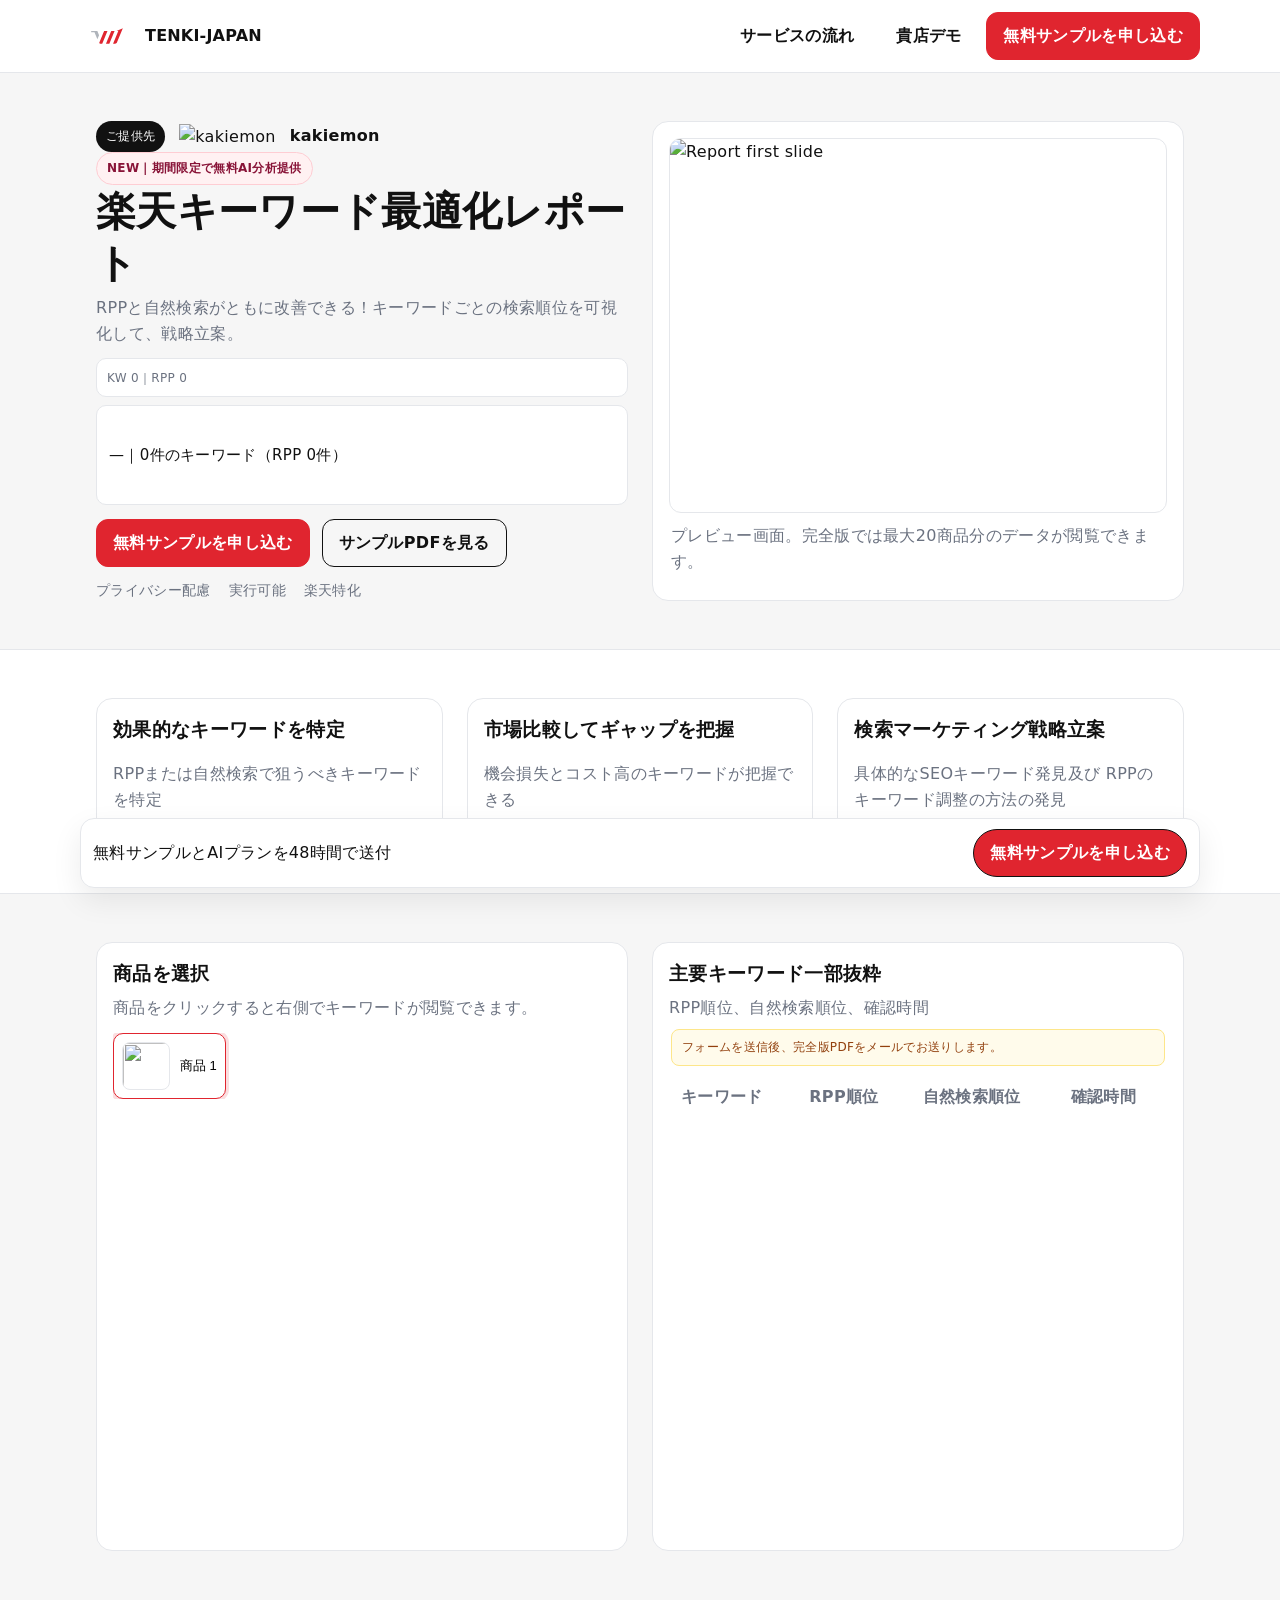
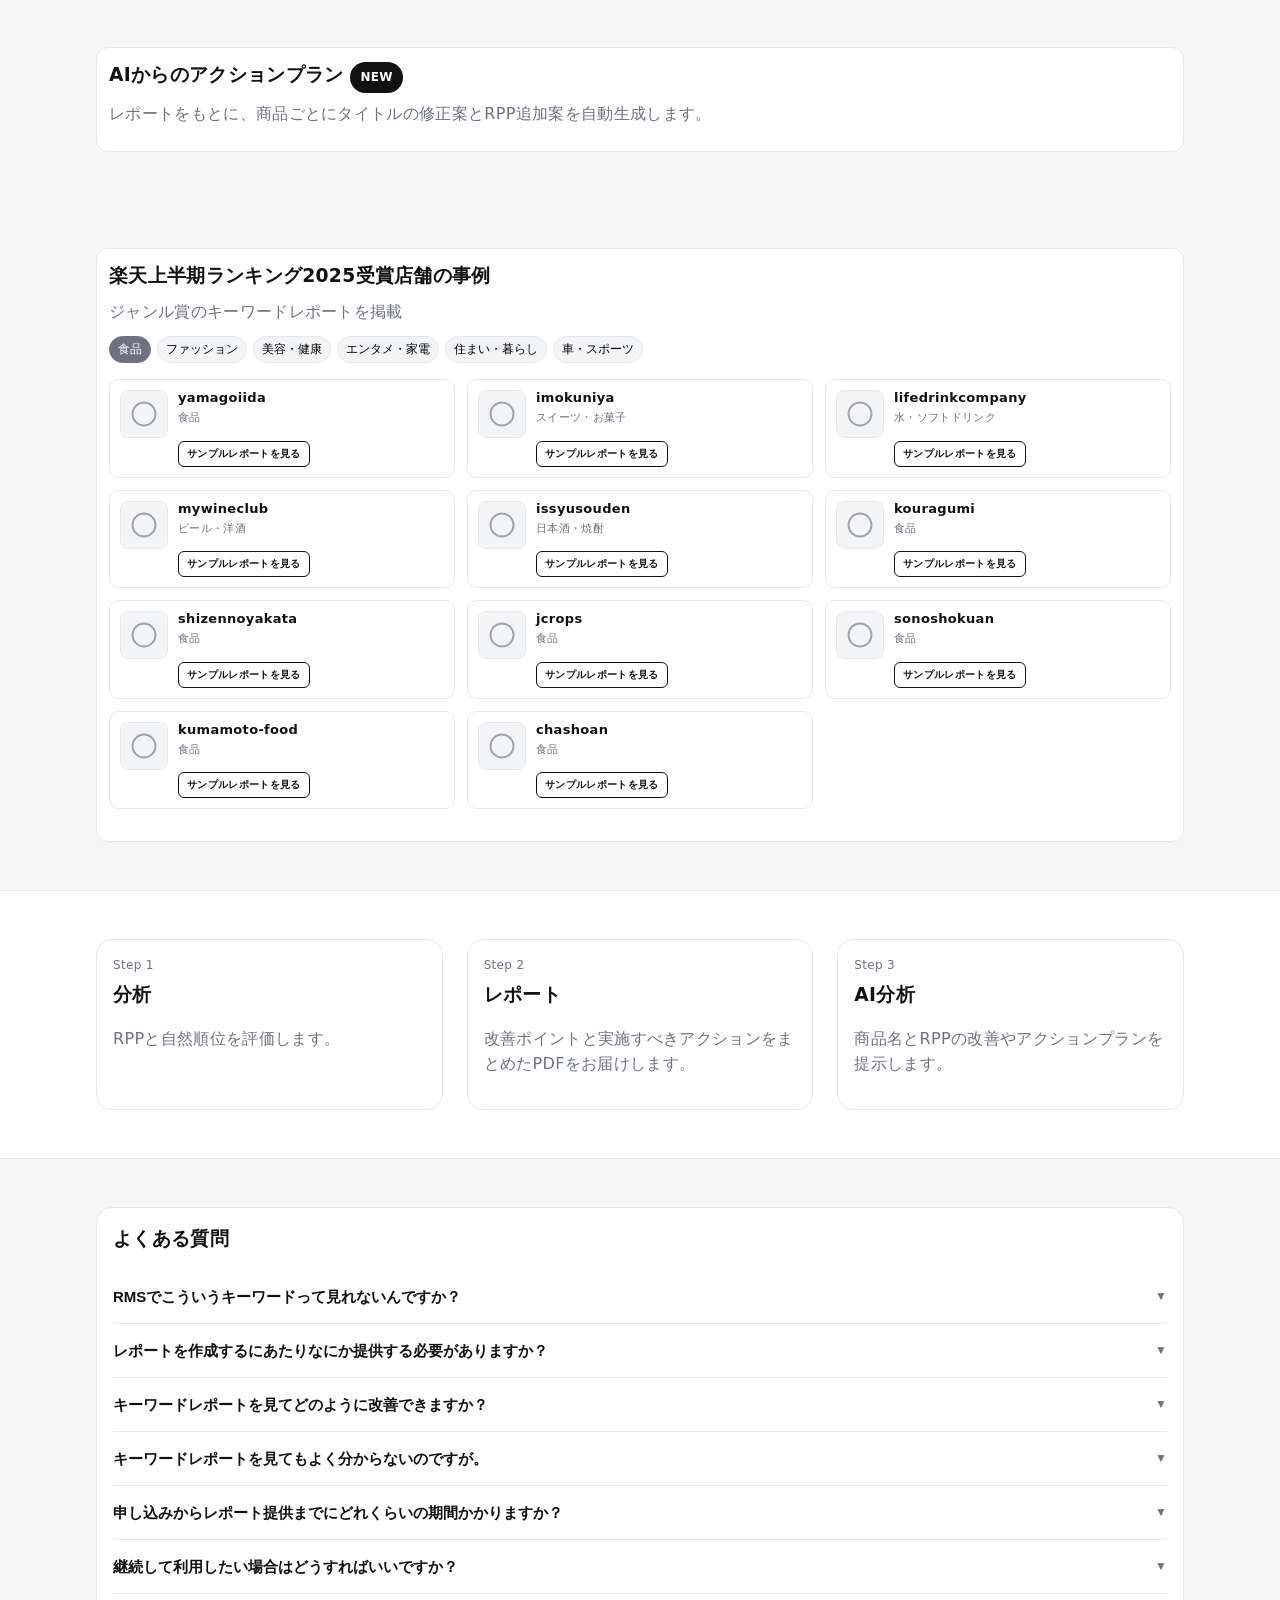
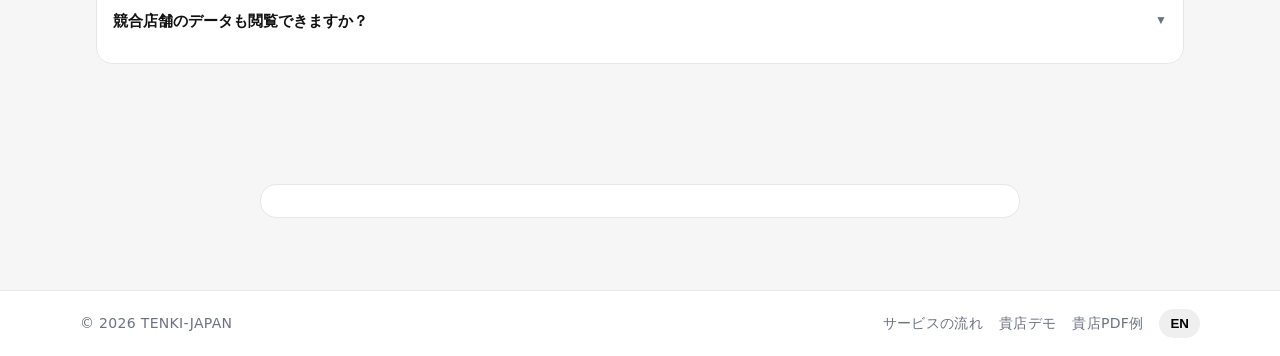
==== commit bb6c39ab: "prog" ====
--- a/new/index.html
+++ b/new/index.html
@@ -1,6 +1,15 @@
 <!DOCTYPE html>
 <html lang="ja">
 <head>
+    <!-- Google tag (gtag.js) -->
+    <script async src="https://www.googletagmanager.com/gtag/js?id=G-6QQ2NGEP35"></script>
+    <script>
+    window.dataLayer = window.dataLayer || [];
+    function gtag(){dataLayer.push(arguments);}
+    gtag('js', new Date());
+
+    gtag('config', 'G-6QQ2NGEP35');
+    </script>
     <meta charset="utf-8"/>
     <meta content="width=device-width, initial-scale=1" name="viewport"/>
     <title>TENKI-JAPAN | キーワード最適化レポート</title>
@@ -23,8 +32,8 @@
                 <strong>TENKI-JAPAN</strong>
             </div>
             <nav class="navlinks">
-                <a class="btn ghost" href="#how" id="navProcess">進め方</a>
-                <a class="btn ghost" href="#sample" id="navSample">サンプル</a>
+                <a class="btn ghost" href="#how" id="navProcess">サービスの流れ</a>
+                <a class="btn ghost" href="#sample" id="navSample">貴店デモ</a>
                 <a class="btn primary" href="#request" id="ctaTop">無料サンプルを申し込む</a>
             </nav>
         </div>
@@ -72,7 +81,7 @@
                         <div class="ratio">
                             <img alt="Report first slide" id="sampleSlide"/>
                         </div>
-                        <p class="muted" id="slideCaption" style="margin:10px 2px 0">プレビュー。完全版PDFにはキーワード表と提案が含まれます。</p>
+                        <p class="muted" id="slideCaption" style="margin:10px 2px 0">プレビュー画面。完全版では最大20商品分のデータが閲覧できます。</p>
                     </div>
                 </div>
             </div>
@@ -128,8 +137,8 @@
                                     <tr>
                                         <th id="thKeyword">キーワード</th>
                                         <th id="thRpp">RPP順位</th>
-                                        <th id="thOrg">自然順位</th>
-                                        <th id="thChecked">計測時刻</th>
+                                        <th id="thOrg">自然検索順位</th>
+                                        <th id="thChecked">確認時間</th>
                                     </tr>
                                 </thead>
                                 <tbody id="kwTable"></tbody>
@@ -229,8 +238,8 @@
             <div>© <span id="year"></span> TENKI-JAPAN</div>
             <div style="display:flex;gap:16px;align-items:center">
                 <a href="#how" id="footProcess">進め方</a>
-                <a href="#sample" id="footSample">サンプル</a>
-                <a id="samplePdfLink" rel="noopener" target="_blank">サンプルPDF</a>
+                <a href="#sample" id="footSample">貴店デモ</a>
+                <a id="samplePdfLink" rel="noopener" target="_blank">貴店PDF例</a>
                 <button class="btn pill ghost" id="footLangSwitch" type="button">EN</button>
             </div>
         </div>
@@ -242,5 +251,8 @@
     <script src="TagCloud.min.js"></script>
     <!-- Main application script -->
     <script src="script.js"></script>
+    <!-- Start of HubSpot Embed Code -->
+    <script type="text/javascript" id="hs-script-loader" async defer src="//js-na2.hs-scripts.com/242371689.js"></script>
+    <!-- End of HubSpot Embed Code -->
 </body>
 </html>
--- a/new/styles.css
+++ b/new/styles.css
@@ -761,7 +761,7 @@
     display: grid;
     grid-template-columns: repeat(auto-fill, minmax(280px, 1fr));
     gap: 12px;
-    min-height: 500px; /* Fixed minimum height to prevent jumping */
+    min-height: 450px; /* Fixed minimum height to prevent jumping */
     align-content: start; /* Align cards to top when fewer items */
 }
 
@@ -1152,5 +1152,4 @@
         font-size: 14px;
         max-height: 61px; /* Updated from 46px to 61px (85px - 24px padding) */
     }
-}
-
+}
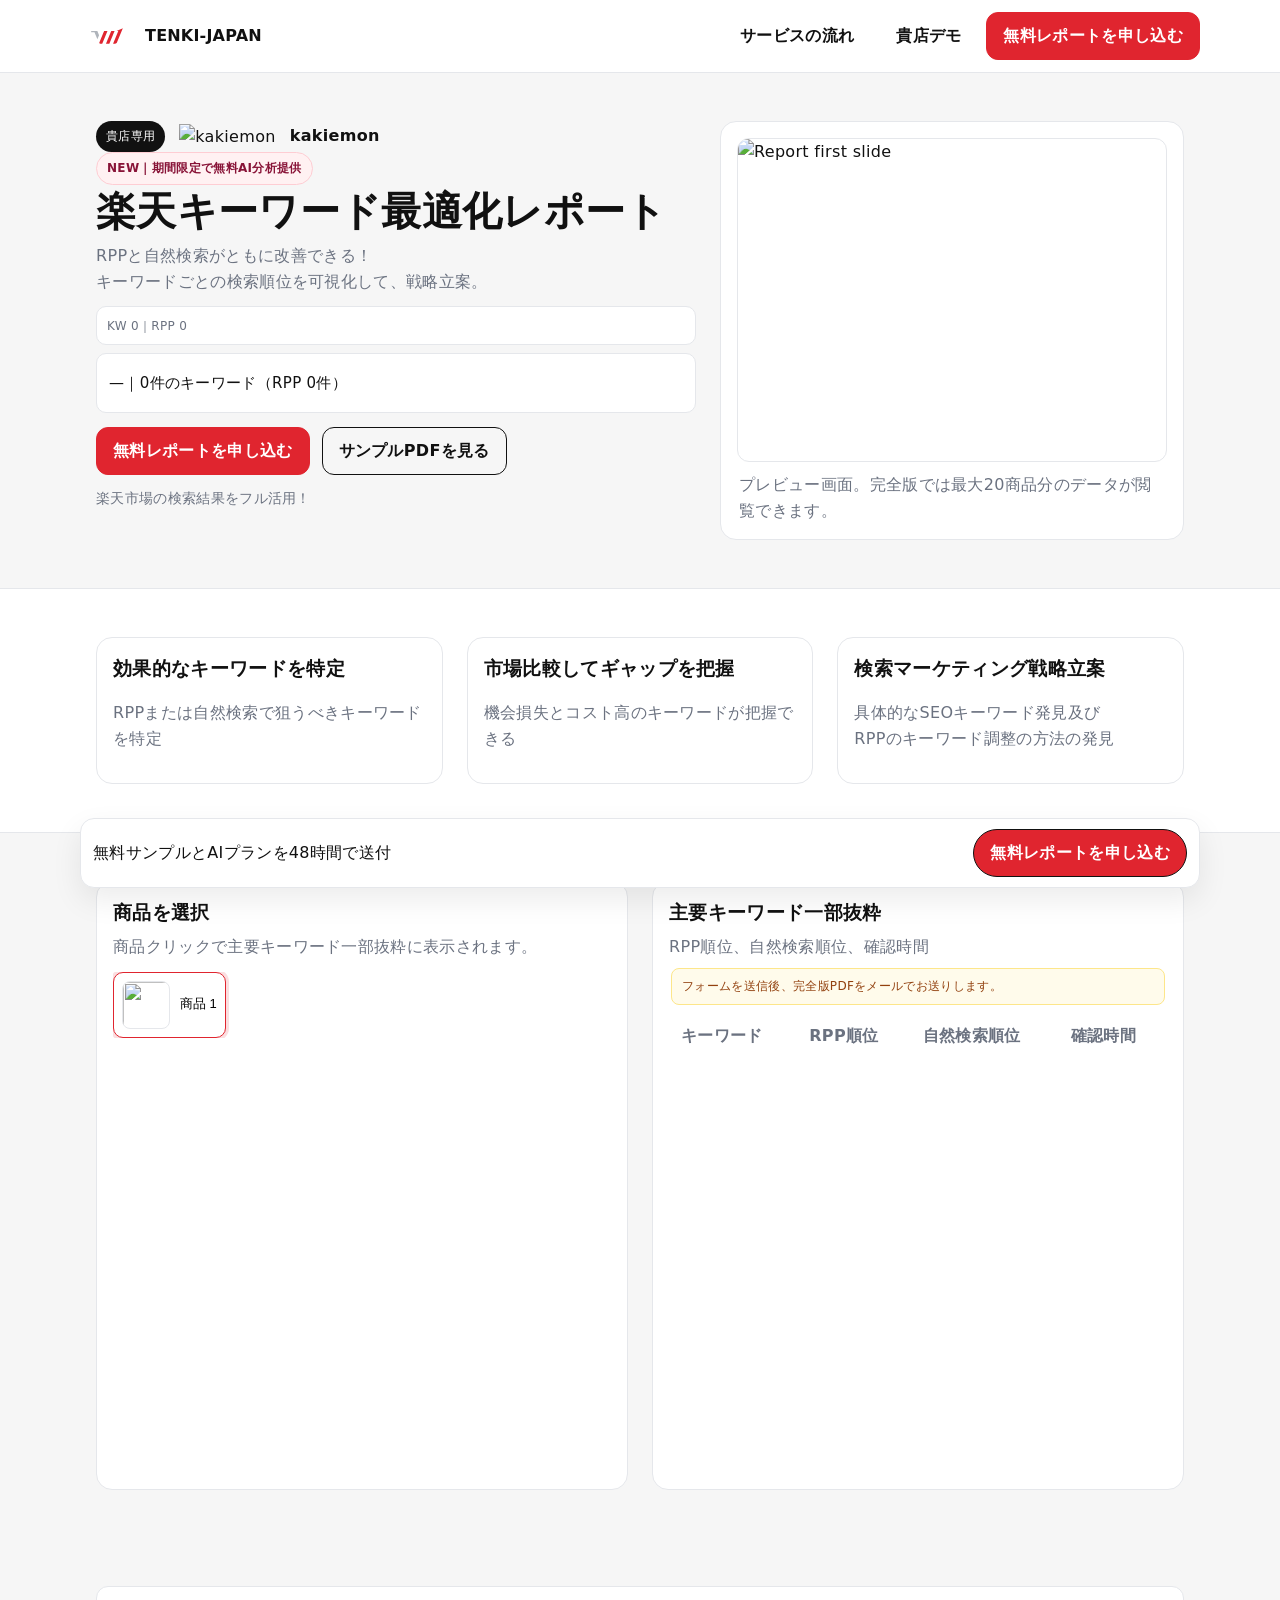
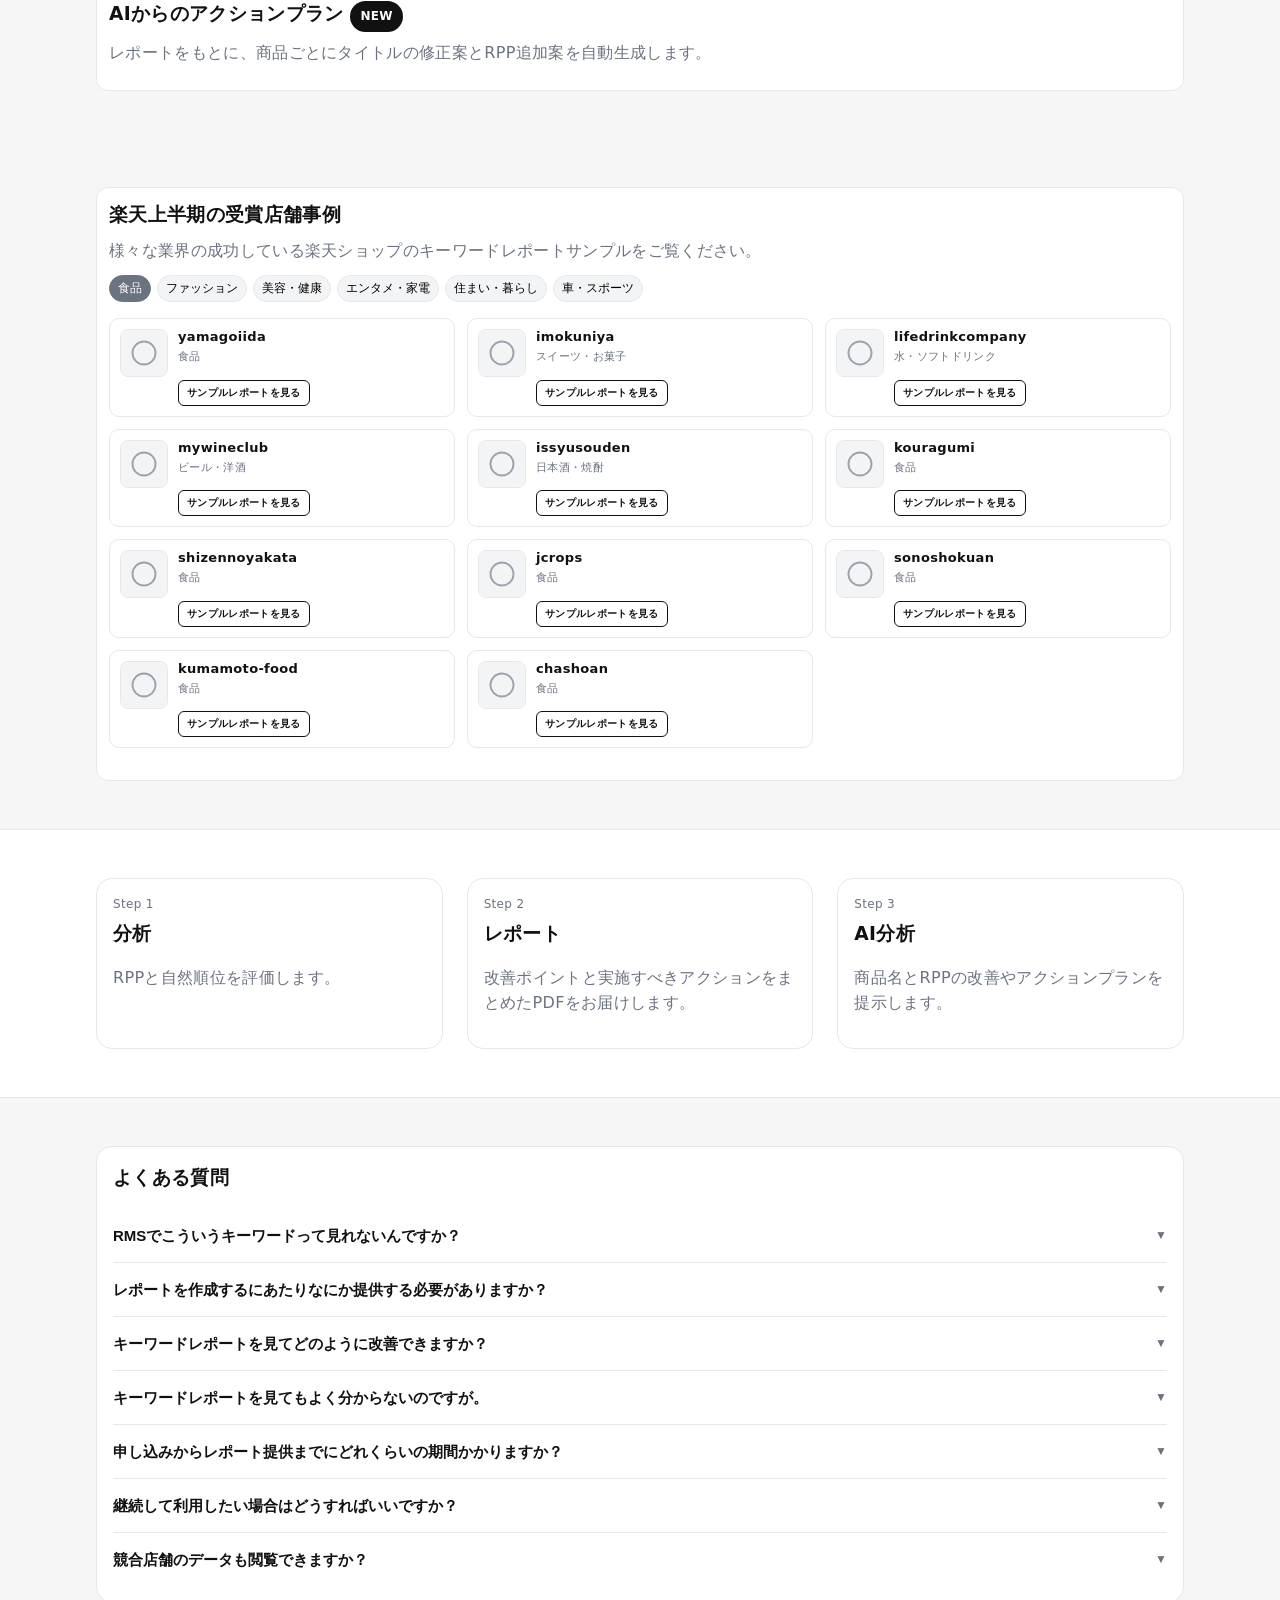
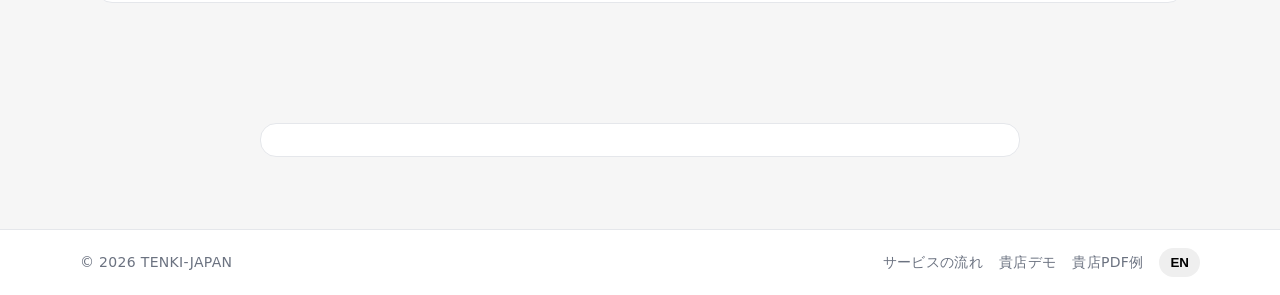
==== commit ff68f263: "prog" ====
--- a/new/index.html
+++ b/new/index.html
@@ -20,7 +20,7 @@
     <div id="stickyCta">
         <div class="wrap">
             <div id="stickyText">無料サンプルとAIプランを48時間で送付</div>
-            <a class="btn" href="#hs-form-host">無料サンプルを申し込む</a>
+            <a class="btn" href="#hs-form-host">無料レポートを申し込む</a>
         </div>
     </div>
 
@@ -34,7 +34,7 @@
             <nav class="navlinks">
                 <a class="btn ghost" href="#how" id="navProcess">サービスの流れ</a>
                 <a class="btn ghost" href="#sample" id="navSample">貴店デモ</a>
-                <a class="btn primary" href="#request" id="ctaTop">無料サンプルを申し込む</a>
+                <a class="btn primary" href="#request" id="ctaTop">無料レポートを申し込む</a>
             </nav>
         </div>
     </header>
@@ -46,13 +46,13 @@
             <div class="container grid grid-2">
                 <div>
                     <div class="shopRow">
-                        <span class="badge" id="preparedLabel">ご提供先</span>
+                        <span class="badge" id="preparedLabel">貴店専用</span>
                         <img alt="Shop logo" id="shopBrand" style="display:none"/>
                         <strong id="shopNameTarget">貴社ショップ</strong>
                     </div>
                     <div class="promo" id="promoText">NEW｜期間限定で無料AI分析提供</div>
                     <h1 id="heroTitle">楽天キーワード最適化レポート</h1>
-                    <p class="muted" id="heroSubtitle" style="margin:6px 0 0">"RPPと自然検索がともに改善できる！キーワードごとの検索順位を可視化して、戦略立案。"</p>
+                    <p class="muted"style="margin:6px 0 0">RPPと自然検索がともに改善できる！<br>キーワードごとの検索順位を可視化して、戦略立案。</p>
                     
                     <!-- Typewriter recommendation system -->
                     <div class="heroTicker" id="heroTicker">
@@ -67,13 +67,11 @@
                     </div>
                     
                     <div style="display:flex;gap:12px;margin-top:14px;flex-wrap:wrap">
-                        <a class="btn primary" href="#request" id="ctaPrimary">無料サンプルを申し込む</a>
+                        <a class="btn primary" href="#request" id="ctaPrimary">無料レポートを申し込む</a>
                         <a class="btn" id="samplePdfBtn" rel="noopener" target="_blank">サンプルPDFを見る</a>
                     </div>
                     <div class="muted" id="tagsRow" style="display:flex;gap:18px;margin-top:12px;flex-wrap:wrap;font-size:14px">
-                        <span id="tag1">プライバシー配慮</span>
-                        <span id="tag2">実行可能</span>
-                        <span id="tag3">楽天特化</span>
+                        <span >楽天市場の検索結果をフル活用！</span>
                     </div>
                 </div>
                 <div class="card">
@@ -105,7 +103,7 @@
                 <div class="card">
                     <div class="p">
                         <h3 id="b3t" style="margin:0 0 6px">検索マーケティング戦略立案</h3>
-                        <p class="muted" id="b3d">"具体的なSEOキーワード発見及びRPPのキーワード調整の方法の発見"</p>
+                        <p class="muted" >具体的なSEOキーワード発見及び <br> RPPのキーワード調整の方法の発見</p>
                     </div>
                 </div>
             </div>
--- a/new/styles.css
+++ b/new/styles.css
@@ -1060,6 +1060,9 @@
     border: 1px solid var(--line);
     border-radius: 10px;
     background: var(--card);
+    width: 600px; /* Increased fixed width */
+    max-width: 600px;
+    box-sizing: border-box;
 }
 
 .heroTickImg {
@@ -1097,35 +1100,33 @@
 
 /* Typewriter text area */
 .statsCard {
-    display: block !important;
+    display: flex !important;
     padding: 10px 12px;
     border: 1px solid var(--line);
     border-radius: 10px;
     background: var(--card);
     margin-top: 8px;
-    width: 100%; /* Ensure consistent width */
+    width: 600px; /* Increased fixed width - same as heroTicker */
+    max-width: 600px;
+    min-width: 600px;
     box-sizing: border-box; /* Include padding in width calculation */
-    min-height: 100px; /* Increased from 80px to 100px */
-    height: 100px; /* Increased from 80px to 100px */
-    display: flex !important; /* Use flex for better content alignment */
+    height: 60px; /* Fixed height for single line */
     align-items: center; /* Center content vertically */
+    overflow: hidden; /* Prevent container expansion */
 }
 
 .typeLine {
     font-size: 15px;
     line-height: 1.6;
-    min-height: 1.6em;
-    max-height: 76px; /* Updated from 56px to 76px (100px - 24px padding) */
-    white-space: normal; /* Allow text wrapping */
-    word-wrap: break-word; /* Break long words */
-    overflow-wrap: break-word; /* Modern alternative to word-wrap */
+    height: 1.6em; /* Fixed single line height */
+    white-space: nowrap; /* Single line only */
+    overflow: hidden; /* Hide overflow text */
+    text-overflow: ellipsis; /* Add ... for cropped text */
     border-right: 2px solid #d1d5db;
     color: var(--ink);
-    max-width: 100%; /* Prevent container expansion */
-    overflow: hidden; /* Hide overflow text if too long */
+    width: 100%; /* Fixed width container */
     display: flex;
     align-items: center; /* Center text vertically */
-    width: 100%;
 }
 
 .typeLine.done {
@@ -1144,12 +1145,13 @@
     }
     
     .statsCard {
-        height: 85px; /* Increased from 70px to 85px on mobile */
-        min-height: 85px;
+        height: 50px; /* Fixed height for single line on mobile */
+        min-height: 50px;
+        max-width: 100%; /* Prevent expansion on mobile */
     }
     
     .typeLine {
         font-size: 14px;
-        max-height: 61px; /* Updated from 46px to 61px (85px - 24px padding) */
+        height: 1.4em; /* Fixed single line height for mobile */
     }
 }
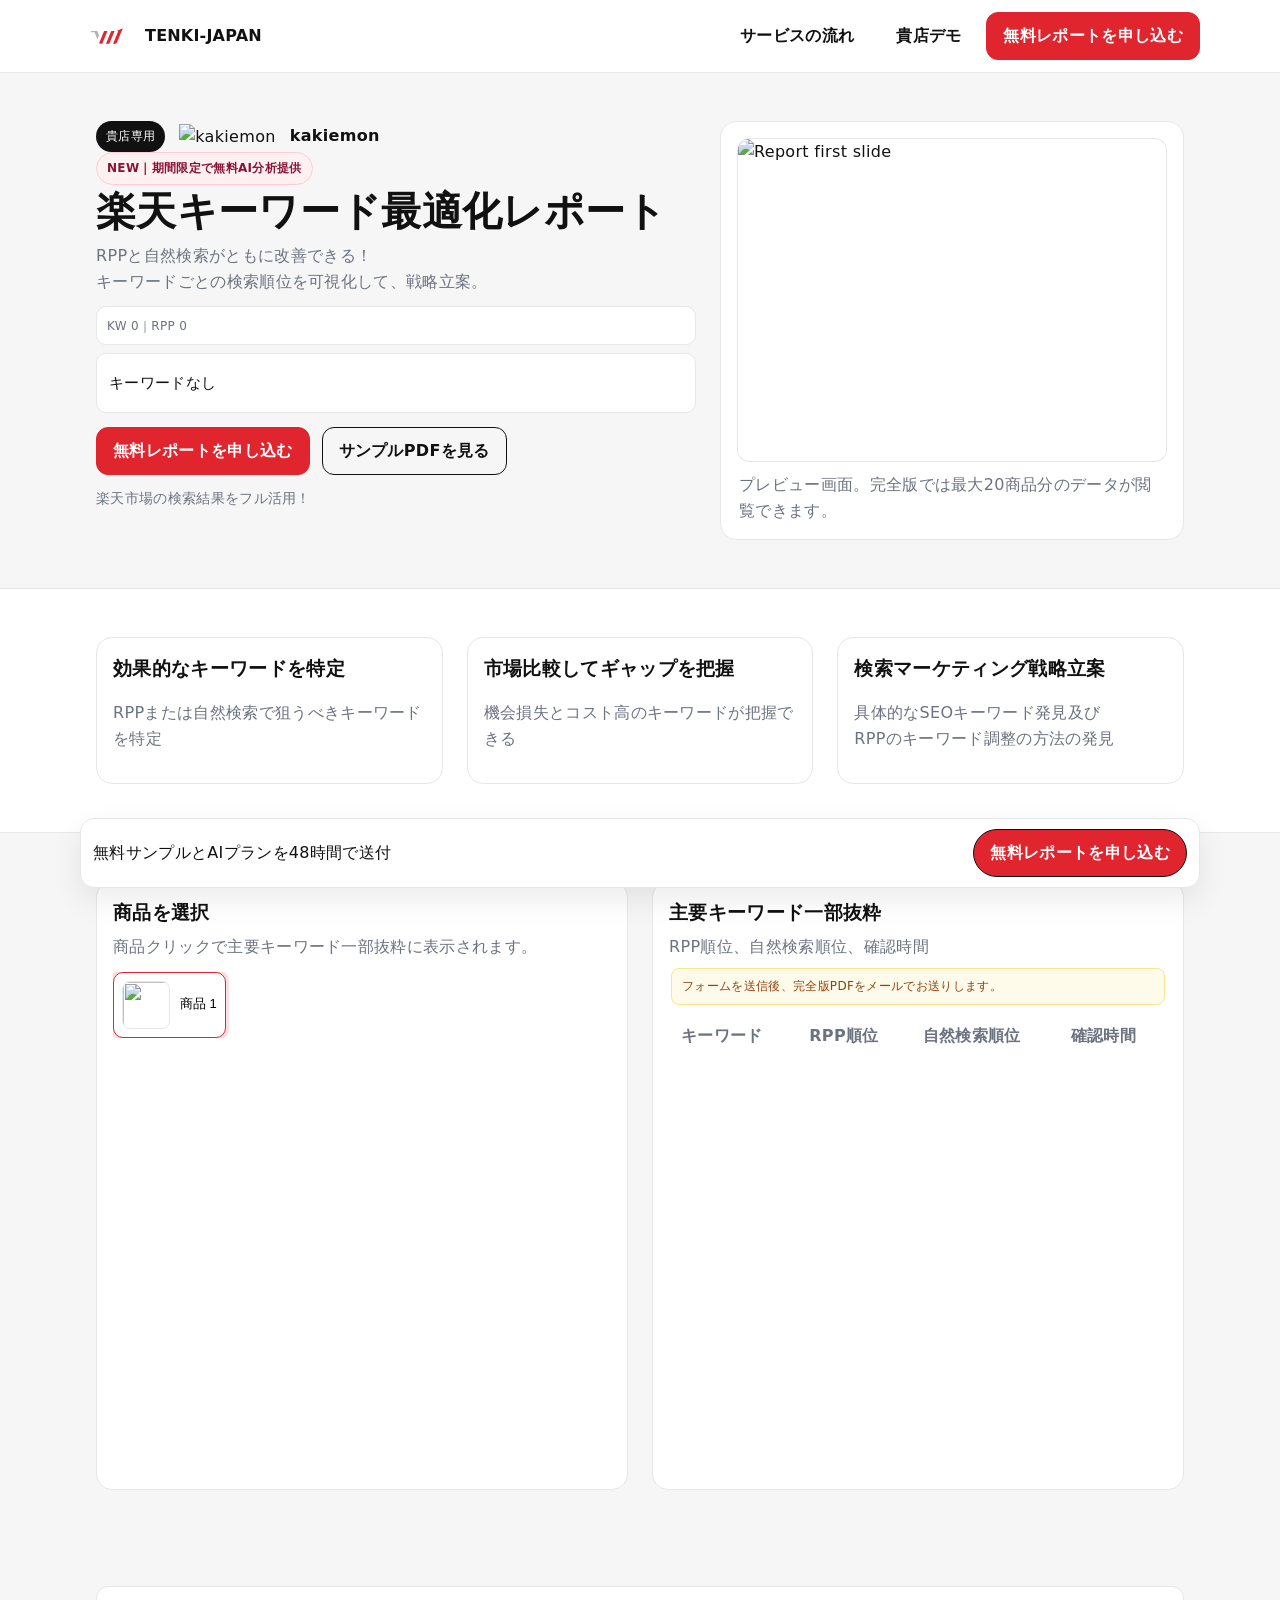
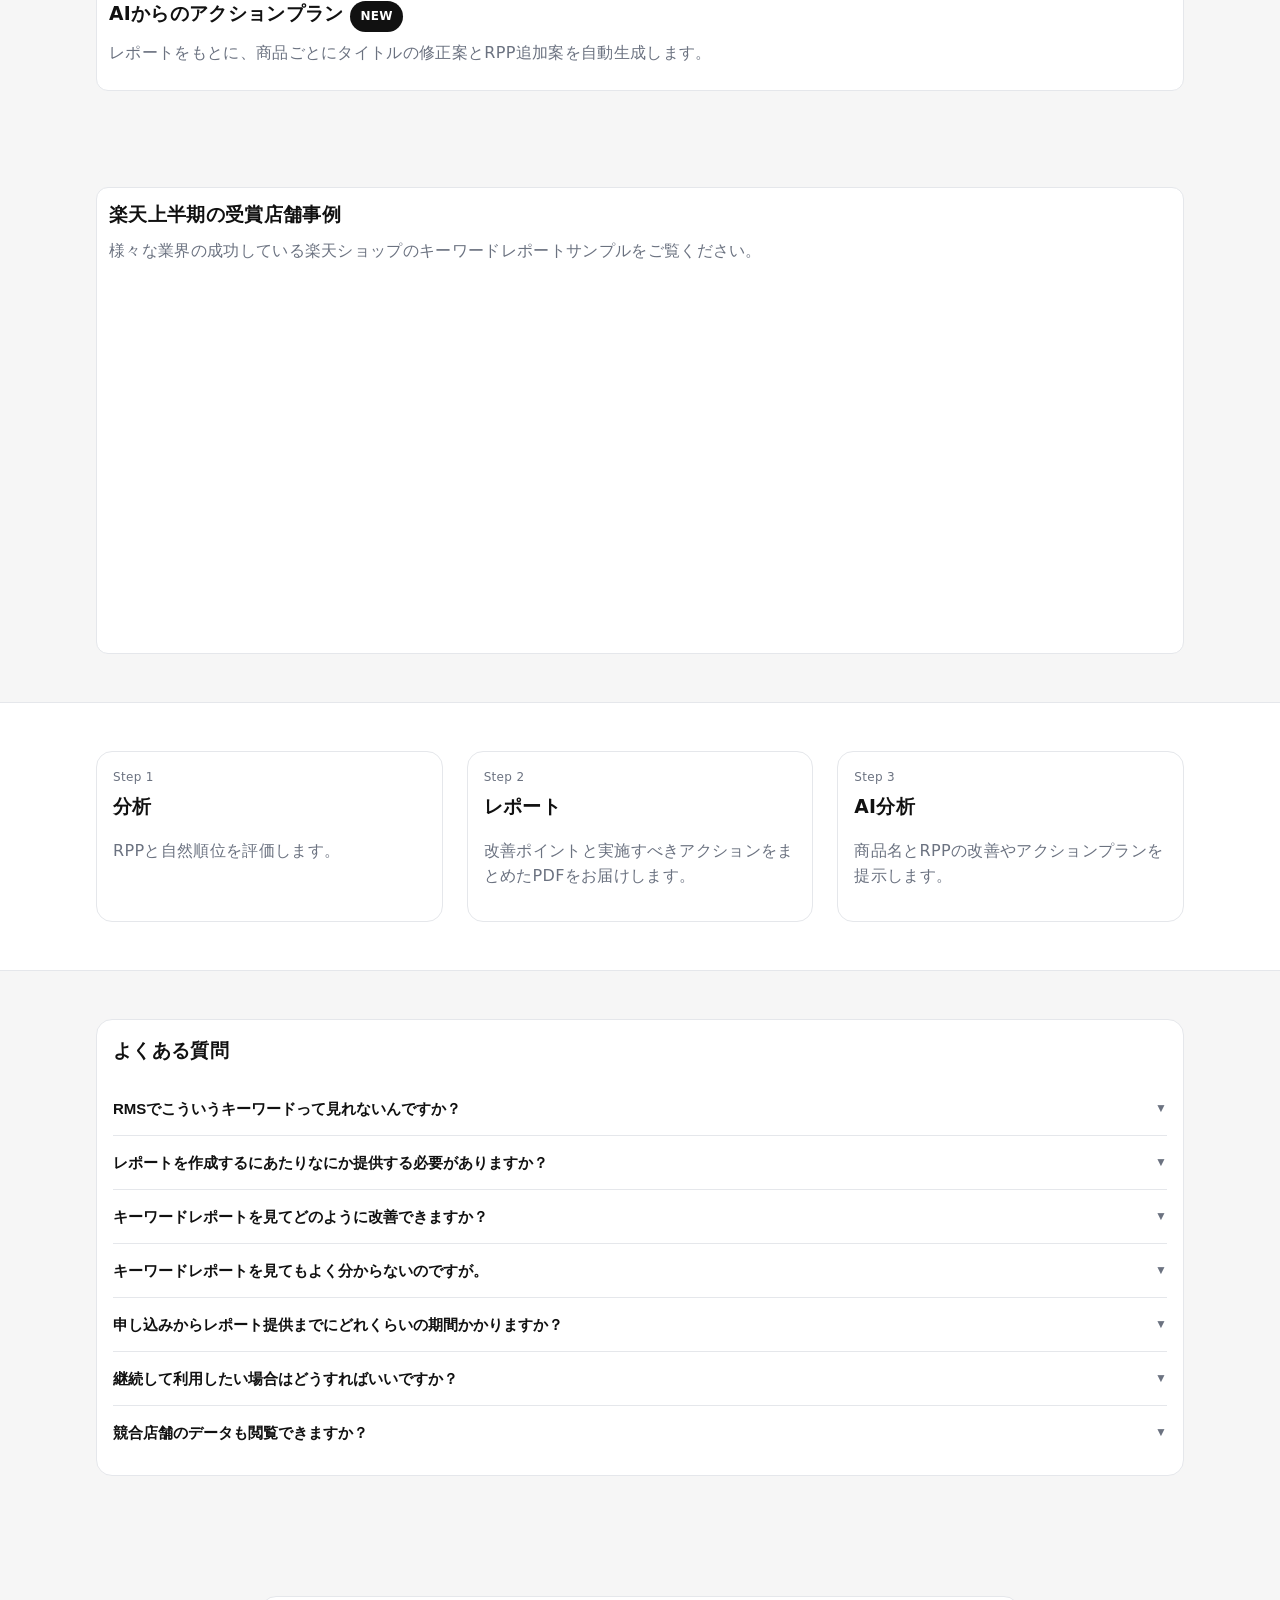
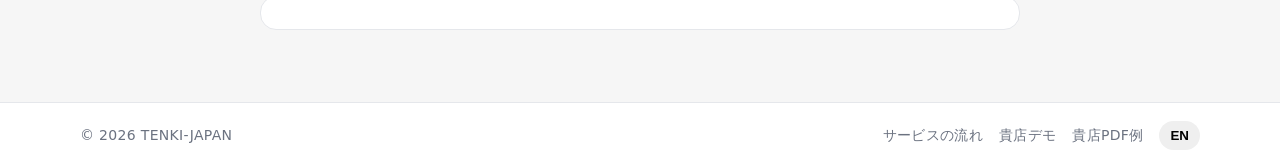
==== commit 25d59c22: "update" ====
--- a/new/index.html
+++ b/new/index.html
@@ -12,7 +12,7 @@
     </script>
     <meta charset="utf-8"/>
     <meta content="width=device-width, initial-scale=1" name="viewport"/>
-    <title>TENKI-JAPAN | キーワード最適化レポート</title>
+    <title>[shop_id_url] - キーワード最適化レポート | TENKI-JAPAN</title>
     <link rel="stylesheet" href="styles.css">
 </head>
 <body>
--- a/new/styles.css
+++ b/new/styles.css
@@ -761,7 +761,7 @@
     display: grid;
     grid-template-columns: repeat(auto-fill, minmax(280px, 1fr));
     gap: 12px;
-    min-height: 450px; /* Fixed minimum height to prevent jumping */
+    min-height: 350px; /* Fixed minimum height to prevent jumping */
     align-content: start; /* Align cards to top when fewer items */
 }
 
@@ -1125,8 +1125,9 @@
     border-right: 2px solid #d1d5db;
     color: var(--ink);
     width: 100%; /* Fixed width container */
-    display: flex;
-    align-items: center; /* Center text vertically */
+    display: block; /* Use block to fill full width */
+    box-sizing: border-box; /* Include padding in width */
+    padding-right: 8px; /* Space before cursor */
 }
 
 .typeLine.done {
@@ -1135,6 +1136,12 @@
 
 /* Mobile responsive */
 @media (max-width: 768px) {
+    .heroTicker {
+        width: 100%; /* Full width on mobile instead of fixed 600px */
+        max-width: 100%;
+        min-width: auto;
+    }
+    
     .heroTickImg {
         width: 36px;
         height: 36px;
@@ -1145,9 +1152,11 @@
     }
     
     .statsCard {
+        width: 100%; /* Full width on mobile instead of fixed 600px */
+        max-width: 100%;
+        min-width: auto;
         height: 50px; /* Fixed height for single line on mobile */
         min-height: 50px;
-        max-width: 100%; /* Prevent expansion on mobile */
     }
     
     .typeLine {
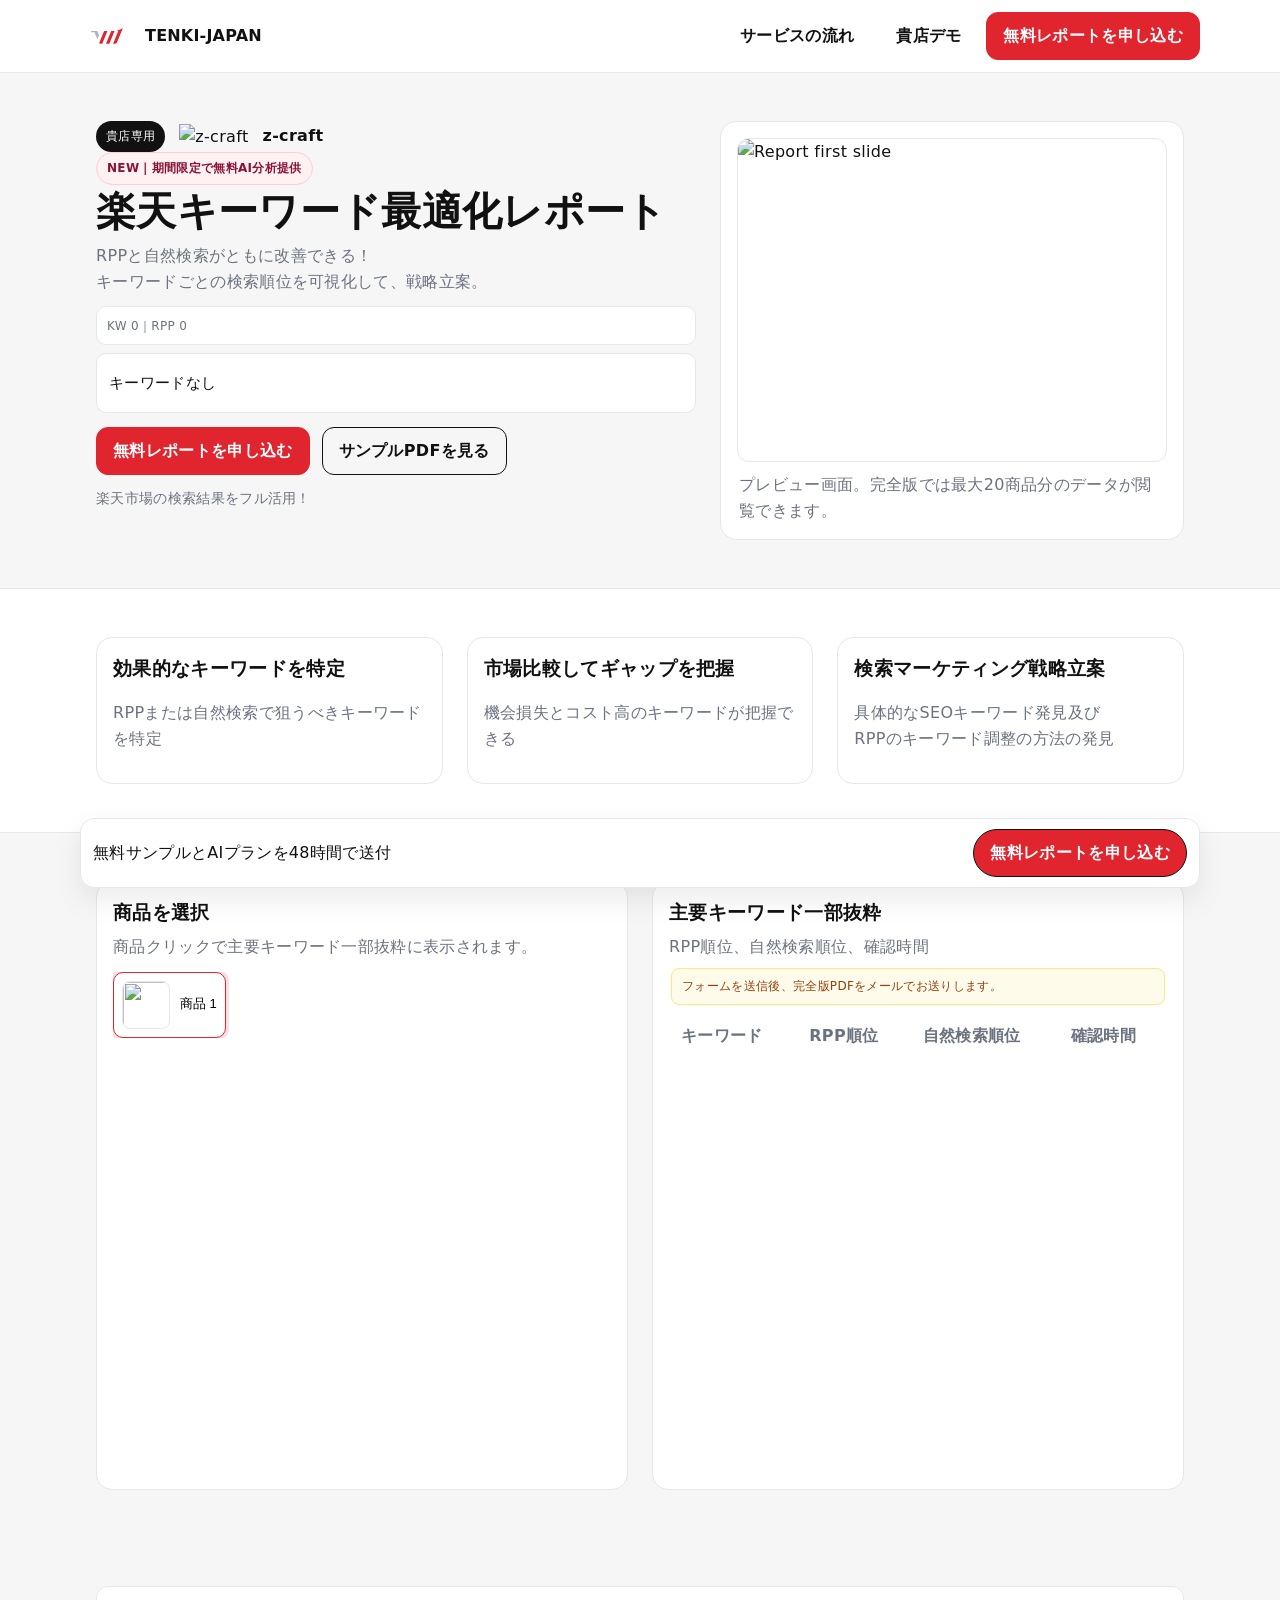
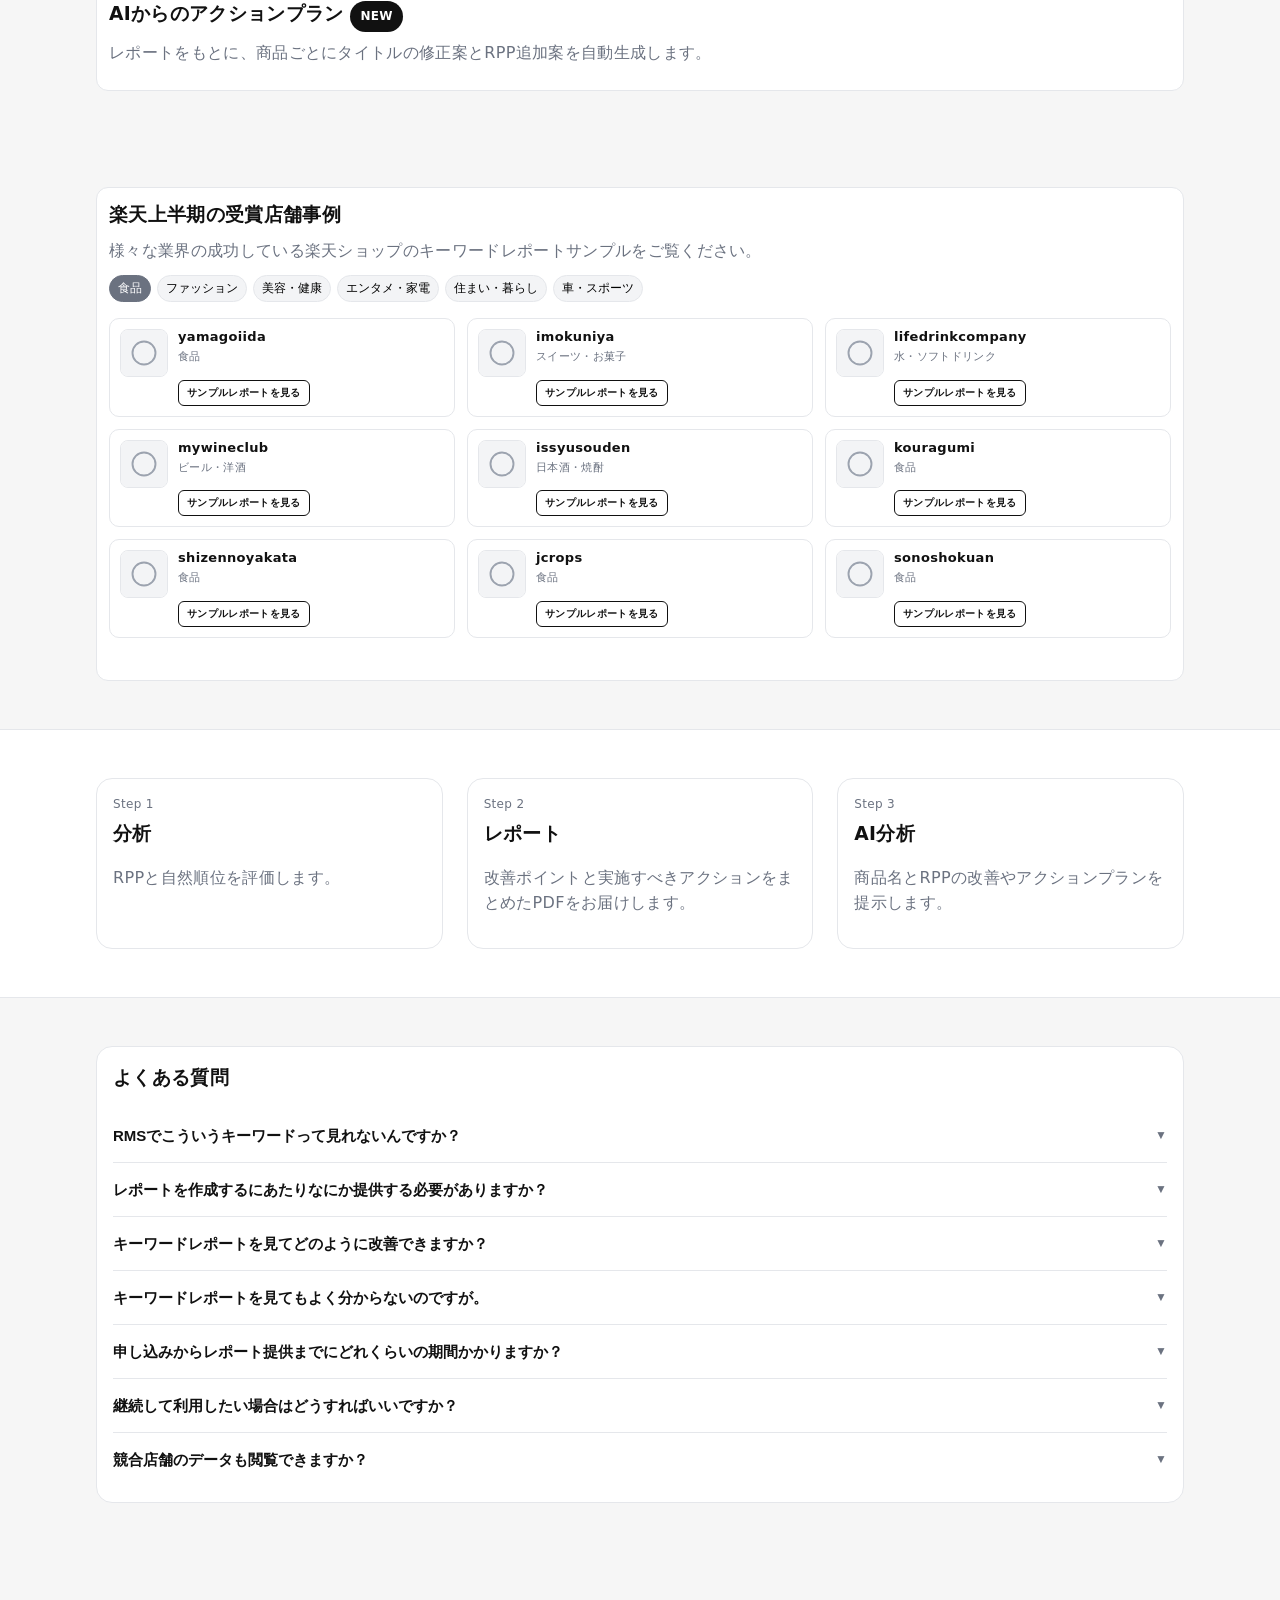
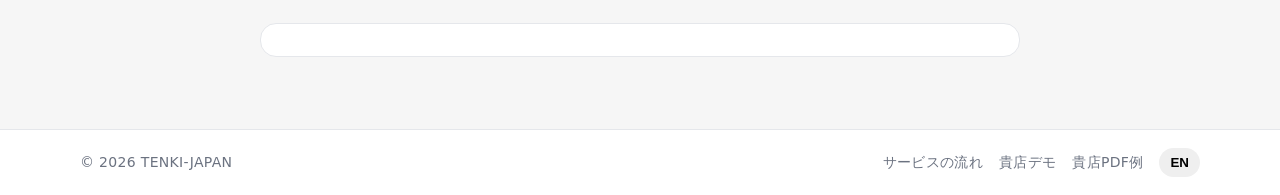
==== commit b294cf3a: "update" ====
--- a/new/index.html
+++ b/new/index.html
@@ -248,7 +248,7 @@
     <!-- TagCloud.js library for 3D keyword sphere (local version) -->
     <script src="TagCloud.min.js"></script>
     <!-- Main application script -->
-    <script src="script.js"></script>
+    <script type="module" src="script.js"></script>
     <!-- Start of HubSpot Embed Code -->
     <script type="text/javascript" id="hs-script-loader" async defer src="//js-na2.hs-scripts.com/242371689.js"></script>
     <!-- End of HubSpot Embed Code -->
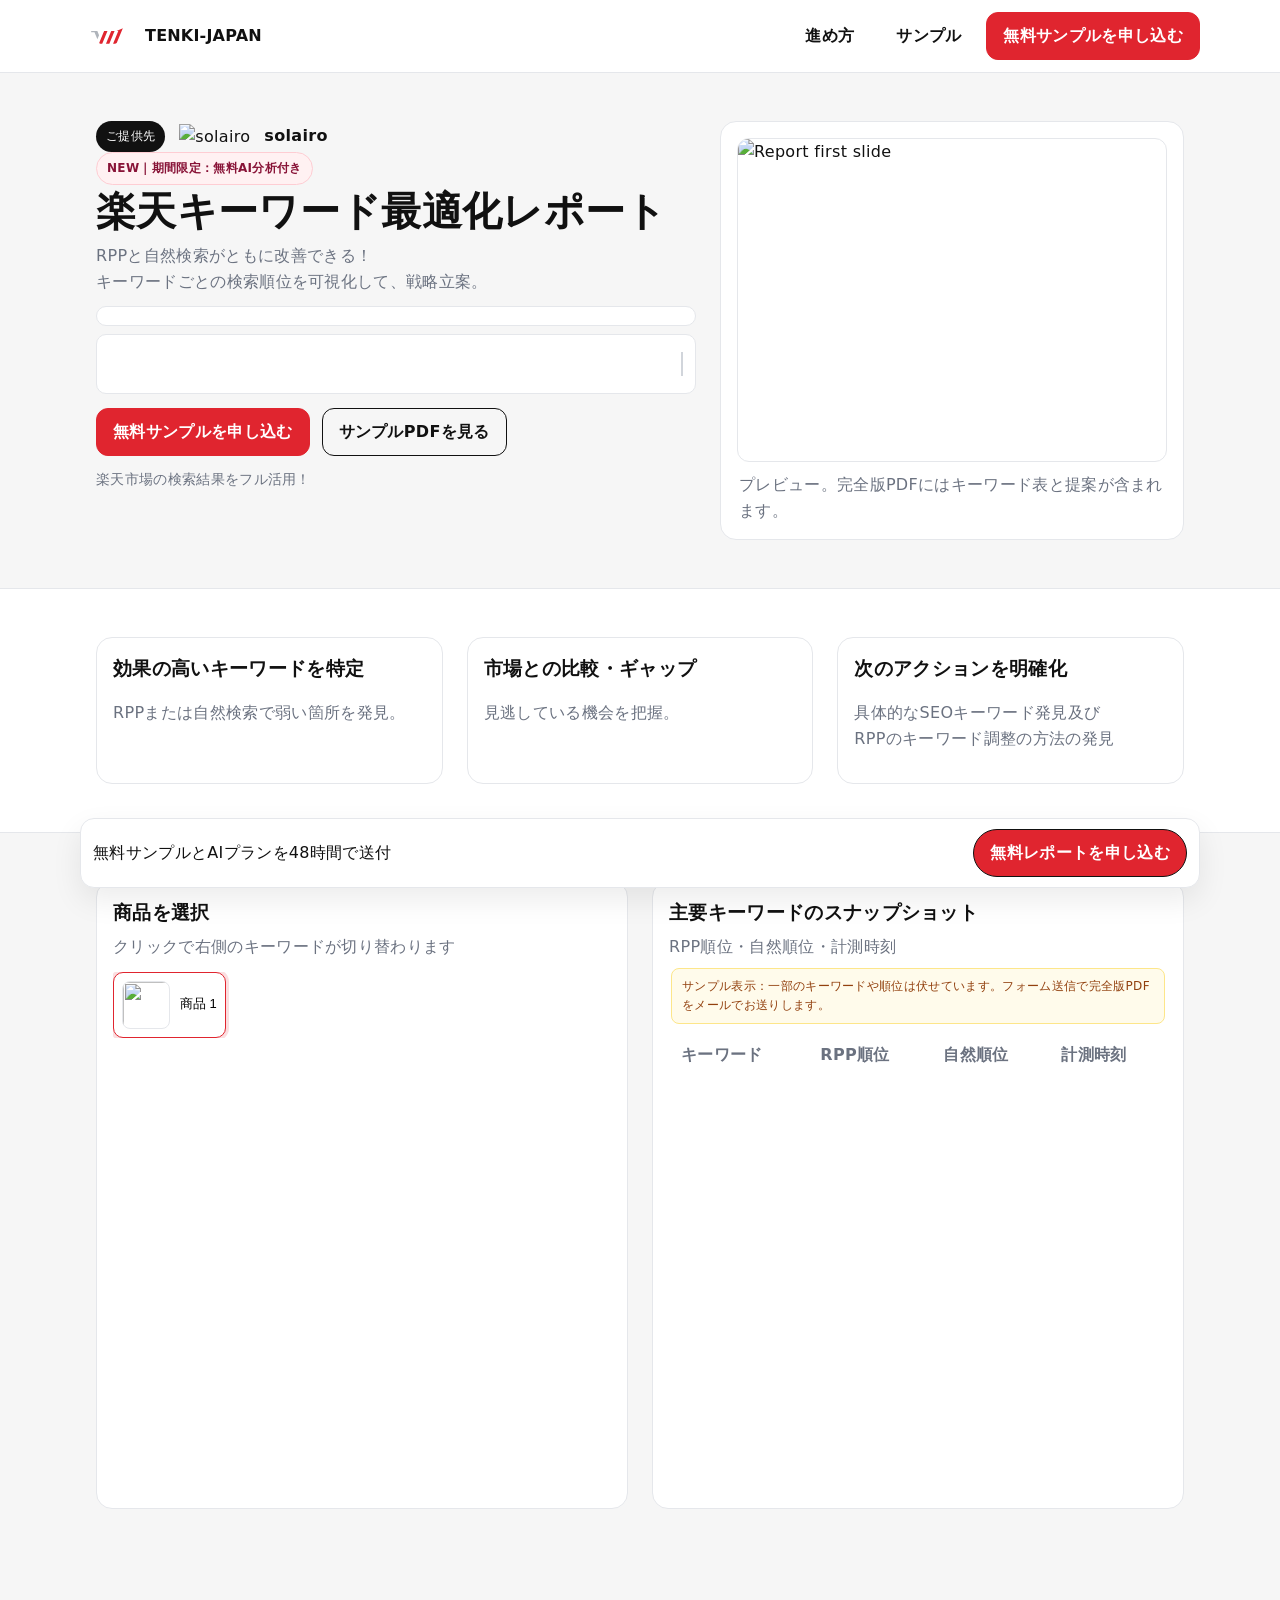
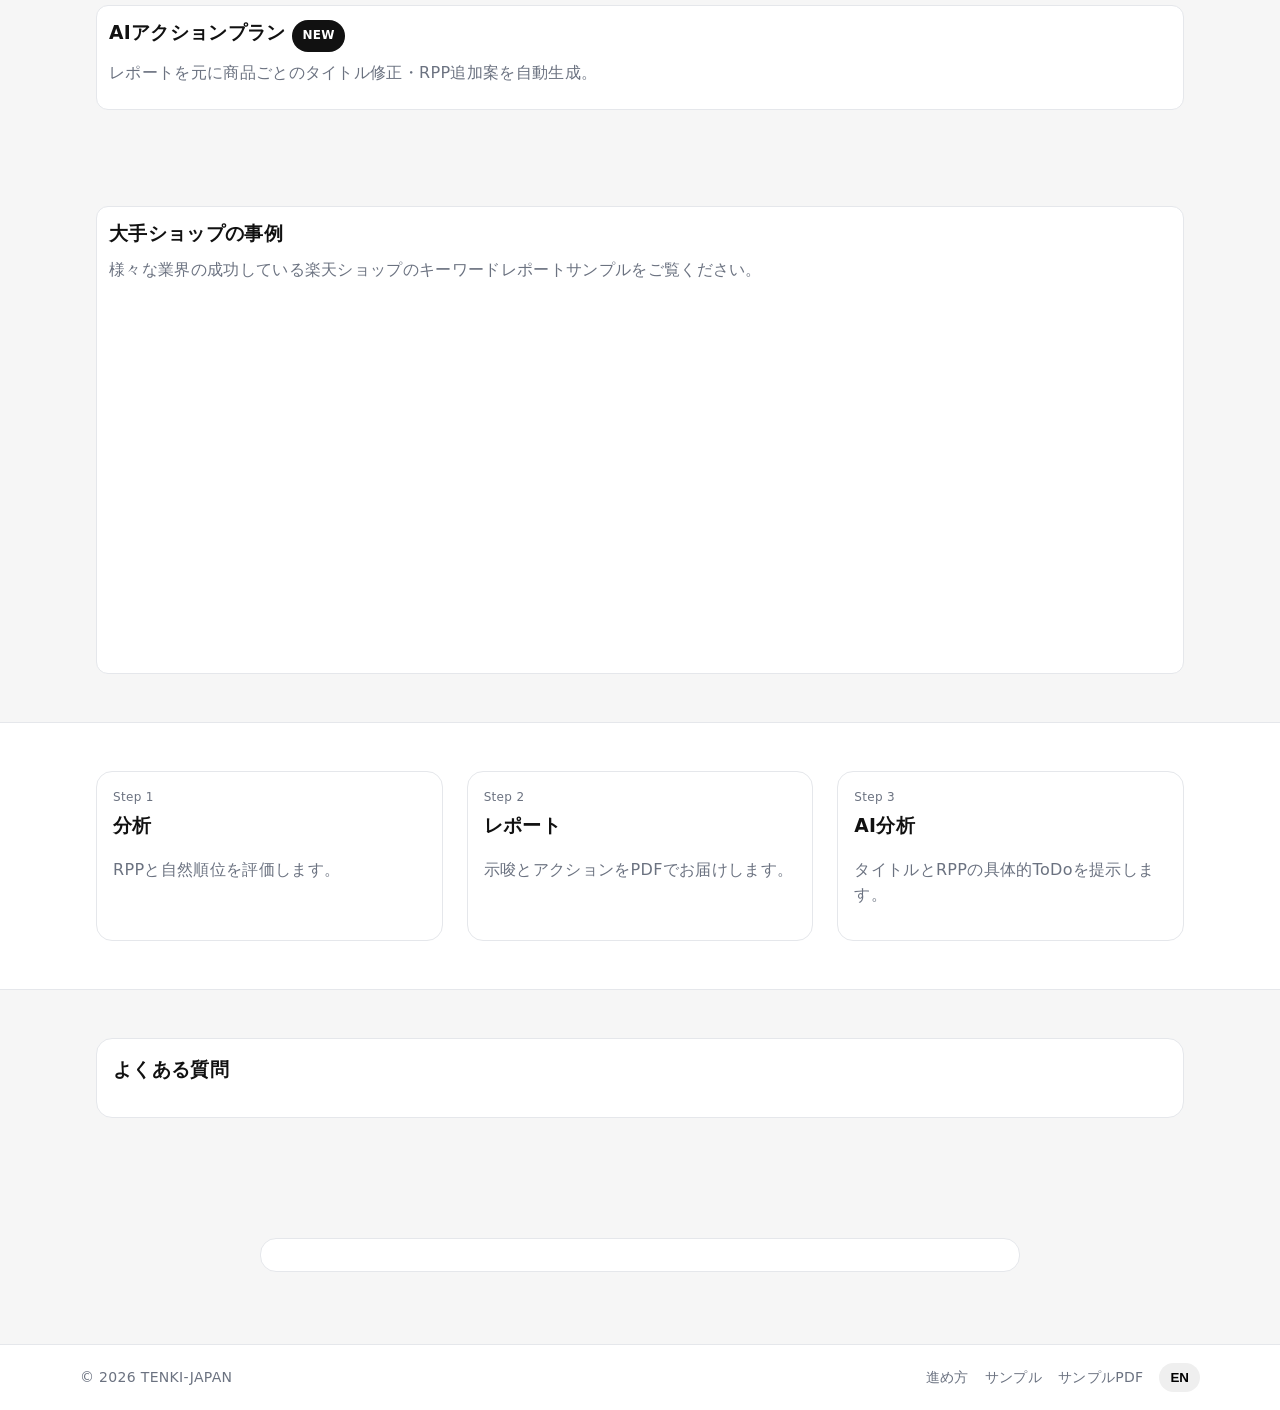
==== commit 4db74da2: "add files" ====
--- a/new/index.html
+++ b/new/index.html
@@ -243,8 +243,35 @@
         </div>
     </footer>
 
-    <!-- External scripts -->
-    <script defer="True" src="https://js-na2.hsforms.net/forms/embed/242371689.js"></script>
+    <!-- URL Normalization - MUST run first, before HubSpot loads -->
+    <!-- <script>
+        (function() {
+            const fullParam = window.location.search.slice(1);
+            
+            if (fullParam && fullParam.includes('_') && !fullParam.includes('shop_id_url=')) {
+                const parts = fullParam.split('_');
+                if (parts.length >= 2) {
+                    const shop_id_url = parts[0];
+                    const hash = parts.slice(1).join('_');
+                    
+                    const newUrl = `${window.location.pathname}?shop_id_url=${shop_id_url}&hash=${hash}`;
+                    window.history.replaceState({}, document.title, newUrl);
+                    
+                    console.log('URL normalized for HubSpot:', newUrl);
+                }
+            }
+        })();
+    </script> -->
+    
+    <!-- External scripts - Load HubSpot script after delay -->
+    <script>
+        setTimeout(function() {
+            const script = document.createElement('script');
+            script.src = 'https://js-na2.hsforms.net/forms/embed/242371689.js';
+            document.body.appendChild(script);
+            console.log('HubSpot script loaded with URL:', window.location.search);
+        }, 200);
+    </script>
     <!-- TagCloud.js library for 3D keyword sphere (local version) -->
     <script src="TagCloud.min.js"></script>
     <!-- Main application script -->
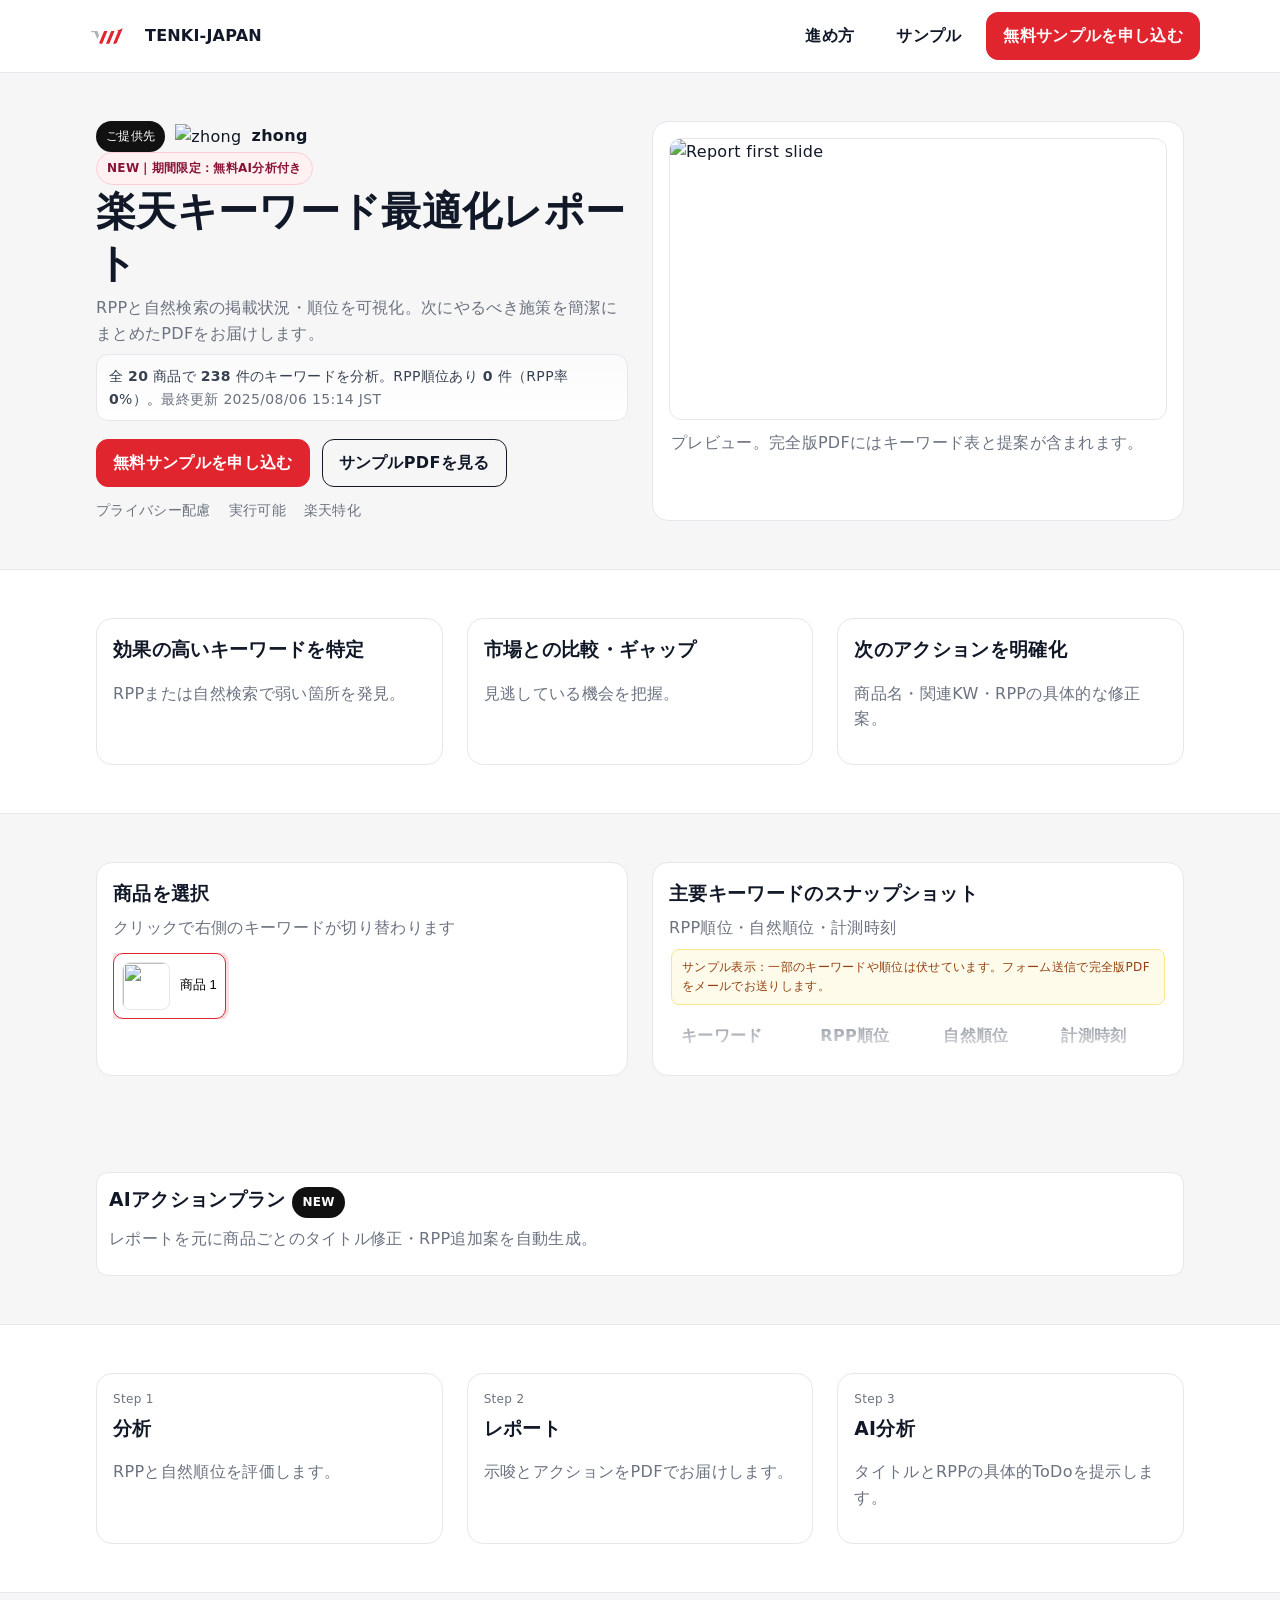
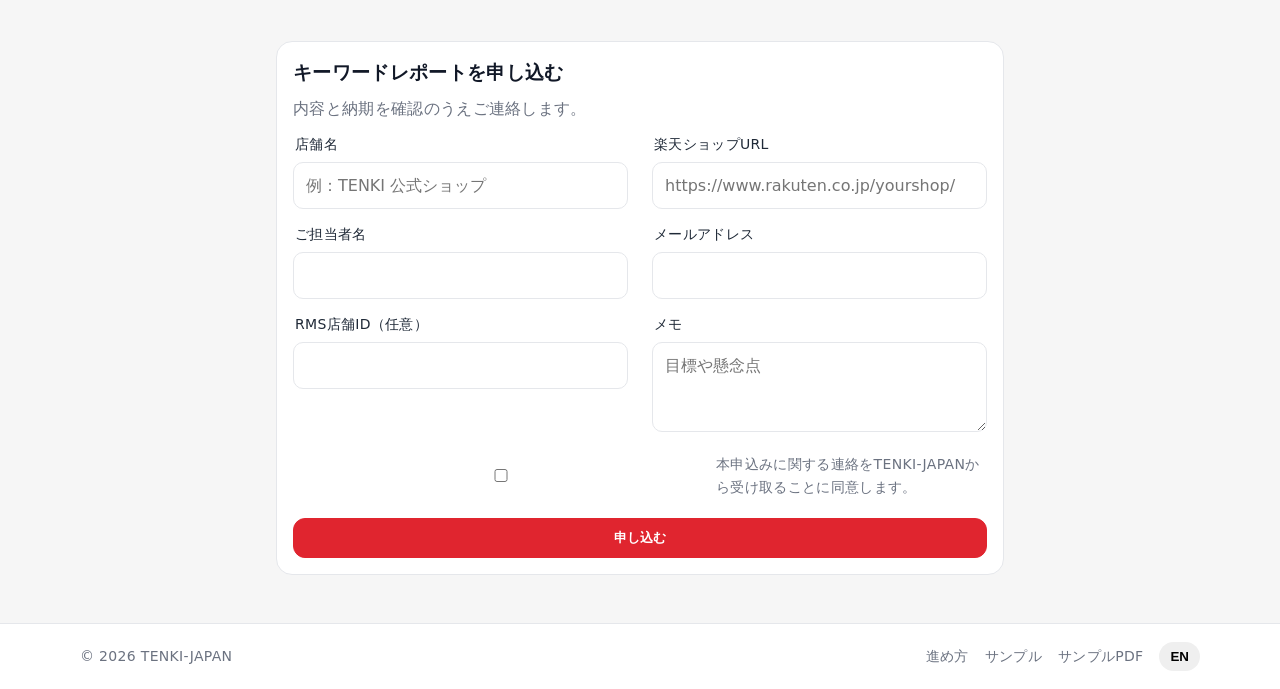
==== commit b5f4cbf0: "add new files" ====
--- a/new/index.html
+++ b/new/index.html
@@ -1,283 +1,1062 @@
-<!DOCTYPE html>
+<!doctype html>
 <html lang="ja">
 <head>
-    <!-- Google tag (gtag.js) -->
-    <script async src="https://www.googletagmanager.com/gtag/js?id=G-6QQ2NGEP35"></script>
-    <script>
-    window.dataLayer = window.dataLayer || [];
-    function gtag(){dataLayer.push(arguments);}
-    gtag('js', new Date());
-
-    gtag('config', 'G-6QQ2NGEP35');
-    </script>
-    <meta charset="utf-8"/>
-    <meta content="width=device-width, initial-scale=1" name="viewport"/>
-    <title>[shop_id_url] - キーワード最適化レポート | TENKI-JAPAN</title>
-    <link rel="stylesheet" href="styles.css">
+  <meta charset="utf-8" />
+  <meta name="viewport" content="width=device-width, initial-scale=1" />
+  <title>TENKI-JAPAN | キーワード最適化レポート</title>
+  <style>
+    :root{--bg:#f6f6f6;--ink:#111;--muted:#6b7280;--card:#fff;--line:#e5e7eb;--brand:#e0252f;--ink-2:#1f2937}
+    *{box-sizing:border-box}
+    body{margin:0;font-family:system-ui,-apple-system,BlinkMacSystemFont,"Noto Sans JP","Hiragino Kaku Gothic ProN","Yu Gothic",Meiryo,Helvetica,Arial,sans-serif;background:var(--bg);color:var(--ink);line-height:1.6;letter-spacing:.02em;font-feature-settings:"palt","pkna","tnum";font-variant-numeric:tabular-nums}
+    a{color:inherit;text-decoration:none}
+    .container{max-width:1120px;margin:auto;padding:0 16px}
+
+    header{position:sticky;top:0;background:#fff;border-bottom:1px solid var(--line);z-index:10}
+    .nav{display:flex;align-items:center;justify-content:space-between;padding:12px 0}
+    .brand{display:flex;gap:10px;align-items:center}
+    .brand img{height:28px;width:auto}
+    .brand strong{font-weight:700;letter-spacing:.2px}
+    .navlinks{display:flex;gap:8px;align-items:center}
+    .navlinks .btn{white-space:nowrap}
+
+    .btn{display:inline-flex;align-items:center;gap:8px;border:1px solid var(--ink);padding:10px 16px;border-radius:12px;font-weight:600}
+    .btn.primary{background:var(--brand);border-color:var(--brand);color:#fff}
+    .btn.ghost{border-color:transparent}
+    .btn.pill{border-radius:999px;padding:6px 10px;font-weight:600}
+    .btn.full{width:100%;justify-content:center}
+
+    .grid{display:grid;gap:24px}
+    section{padding:48px 0}
+    @media(min-width:960px){.grid-2{grid-template-columns:1fr 1fr}.grid-3{grid-template-columns:repeat(3,1fr)}}
+
+    .muted{color:var(--muted)}
+    .card{background:var(--card);border:1px solid var(--line);border-radius:16px}
+    .card .p{padding:16px}
+    .ratio{position:relative;width:100%;padding-top:56.25%;overflow:hidden;border-radius:12px;border:1px solid var(--line)}
+    .ratio img{position:absolute;inset:0;width:100%;height:100%;object-fit:cover}
+    .tableScroll{max-height:460px;overflow:auto;position:relative}
+    .fadeBottom:after{content:'';position:absolute;left:0;right:0;bottom:0;height:48px;background:linear-gradient(180deg,transparent,#fff);pointer-events:none}
+    .lockNote{background:#fffbeb;border:1px solid #fde68a;color:#92400e;border-radius:8px;padding:8px 10px;font-size:12px;margin:8px 2px}
+    .blur{filter:blur(4px)}
+    @media(max-width:720px){.tableScroll{max-height:320px}}
+    .spot{display:grid;grid-template-columns:72px 1fr;gap:12px;align-items:center;margin:4px 0 8px}
+    .spot img{width:72px;height:72px;object-fit:cover;border-radius:8px;border:1px solid var(--line)}
+    .spot .title{font-weight:600;line-height:1.3}
+
+    .itemsList{$1 scroll-behavior:smooth;}
+    .itemBtn{display:grid;grid-template-columns:48px 1fr;gap:10px;align-items:center;border:1px solid var(--line);background:#fff;border-radius:10px;padding:8px;cursor:pointer;text-align:left;scroll-snap-align:start}
+    .itemBtn img{width:48px;height:48px;object-fit:cover;border-radius:8px;border:1px solid var(--line)}
+    .itemBtn .title{font-size:13px;line-height:1.3;overflow:hidden;display:-webkit-box;-webkit-line-clamp:2;-webkit-box-orient:vertical}
+    .itemBtn.active{border-color:var(--brand);box-shadow:0 0 0 3px rgba(224,37,47,.15)}
+    @media(min-width:960px){.itemsList{grid-template-columns:1fr}}
+@media(max-width:720px){.itemsList{}}
+
+    table{width:100%;border-collapse:collapse}
+    th,td{text-align:left;padding:10px 12px}
+    thead th{color:var(--muted);font-weight:600;white-space:nowrap}
+    tbody tr{border-top:1px solid var(--line)}
+
+    label{display:block;margin:0 0 6px 2px;font-size:14px;color:var(--ink-2)}
+    input,textarea{width:100%;border:1px solid var(--line);border-radius:10px;padding:10px 12px;font:inherit}
+    textarea{min-height:90px}
+    .checkbox{display:flex;gap:10px;align-items:center}
+
+    footer{border-top:1px solid var(--line);background:#fff}
+
+    .badge{display:inline-block;background:#111;color:#fff;border-radius:999px;padding:6px 10px;font-size:12px}
+    .shopRow{display:flex;align-items:center;gap:10px;flex-wrap:wrap}
+    .shopRow img{height:24px}
+    .promo{display:inline-flex;align-items:center;gap:8px;background:#fff1f2;border:1px solid #fecdd3;color:#881337;padding:6px 10px;border-radius:999px;font-size:12px;font-weight:600}
+    .actionCard{background:#fff;border:1px solid var(--line);border-radius:12px;padding:12px}
+    .actionCard h4{margin:0 0 6px}
+    .chips{display:flex;flex-wrap:wrap;gap:6px}
+    .chip{background:#f3f4f6;border:1px solid #e5e7eb;border-radius:999px;padding:4px 8px;font-size:12px}
+    .statsCard{margin-top:8px;border:1px solid var(--line);background:linear-gradient(180deg,#fafafa,#fff);border-radius:12px;padding:10px 12px}
+    .statsSentence{font-size:14px;color:#374151;line-height:1.6}
+    .statsSentence .num{font-weight:700;font-variant-numeric:tabular-nums}
+    .statsSentence .muted{color:#6b7280}
+    .aiItem{background:#fff;border:1px solid var(--line);border-radius:12px;padding:12px}
+    .kcode{font-family:ui-monospace,SFMono-Regular,Menlo,monospace;background:#f3f4f6;border:1px solid #e5e7eb;border-radius:6px;padding:2px 6px;display:inline-block}
+
+    .hero h1{font-size:40px;line-height:1.3;margin:0}
+
+    @media(max-width:720px){
+      .nav{padding:8px 0;flex-direction:row;align-items:center;gap:8px}
+      .brand{justify-content:flex-start;width:auto}
+      .brand strong{display:none}
+      .hero h1{font-size:22px;line-height:1.25;margin-top:4px}
+      .btn{width:auto;justify-content:center;padding:8px 10px;border-radius:8px}
+      header .btn{width:auto}
+      .navlinks{display:flex;gap:8px;align-items:center;flex:1;justify-content:flex-end;overflow-x:auto;white-space:nowrap}
+      .navlinks .btn{white-space:nowrap;font-size:14px;padding:8px 10px}
+      .grid{gap:12px}
+      .card .p{padding:12px}
+      .ratio{padding-top:58%}
+      table th, table td{padding:8px 10px;font-size:14px;word-break:break-word}
+      .badge{padding:4px 8px;font-size:11px}
+      .shopRow{gap:6px}
+      .shopRow img{height:18px}
+      header .btn.ghost{border-color:var(--line)}
+    }
+    @media(max-width:720px){#tagsRow{display:none}.promo{font-size:11px;padding:4px 8px}}
+  :root{--ink:#111827;--muted:#6b7280;--line:#e5e7eb}
+.kwTable .num{text-align:right;font-variant-numeric:tabular-nums}
+.kwTable .time{white-space:nowrap}
+@media(max-width:768px){.wrap{padding:12px}.cols{display:block}.left{margin-bottom:14px}.itemBtn{gap:10px;padding:10px;min-height:56px}.statsSentence{font-size:13px}}
+:focus-visible{outline:2px solid #2563eb;outline-offset:2px}
+
+@media(max-width:768px){.itemsList{overflow:auto}}
+#tenkiLogo,#logo{height:28px;max-width:180px;object-fit:contain}
+</style>
 </head>
 <body>
-    <!-- Sticky CTA at bottom of page -->
-    <div id="stickyCta">
-        <div class="wrap">
-            <div id="stickyText">無料サンプルとAIプランを48時間で送付</div>
-            <a class="btn" href="#hs-form-host">無料レポートを申し込む</a>
+  <header>
+    <div class="container nav">
+      <div class="brand">
+        <img id="logo" alt="TENKI-JAPAN" />
+        <strong>TENKI-JAPAN</strong>
+      </div>
+      <nav class="navlinks">
+        <a id="navProcess" href="#how" class="btn ghost">進め方</a>
+        <a id="navSample" href="#sample" class="btn ghost">サンプル</a>
+        <a id="ctaTop" href="#request" class="btn primary">無料サンプルを申し込む</a>
+      </nav>
+    </div>
+  </header>
+  <main>
+    <section class="hero">
+      <div class="container grid grid-2">
+        <div>
+          <div class="shopRow">
+            <span class="badge" id="preparedLabel">ご提供先</span>
+            <img id="shopBrand" alt="Shop logo" style="display:none"/>
+            <strong id="shopNameTarget">貴社ショップ</strong>
+          </div>
+          <div class="promo" id="promoText">NEW｜期間限定：無料AI分析付き</div>
+          <h1 id="heroTitle">楽天キーワード最適化レポート</h1>
+          <p class="muted" id="heroSubtitle" style="margin:6px 0 0">RPPと自然検索の掲載状況・順位を可視化。次にやるべき施策を簡潔にまとめたPDFをお届けします。</p>
+          <div id="statsSentence" class="statsCard" style="display:none"><div class="statsSentence" id="statsSentenceText"></div></div>
+          <div style="display:flex;gap:12px;margin-top:18px;flex-wrap:wrap">
+            <a id="ctaPrimary" href="#request" class="btn primary">無料サンプルを申し込む</a>
+            <a id="samplePdfBtn" class="btn" target="_blank" rel="noopener">サンプルPDFを見る</a>
+          </div>
+          <div id="tagsRow" class="muted" style="display:flex;gap:18px;margin-top:12px;flex-wrap:wrap;font-size:14px">
+            <span id="tag1">プライバシー配慮</span>
+            <span id="tag2">実行可能</span>
+            <span id="tag3">楽天特化</span>
+          </div>
         </div>
+        <div class="card">
+          <div class="p">
+            <div class="ratio"><img id="sampleSlide" alt="Report first slide" /></div>
+            <p class="muted" id="slideCaption" style="margin:10px 2px 0">プレビュー。完全版PDFにはキーワード表と提案が含まれます。</p>
+          </div>
+        </div>
+      </div>
+    </section>
+
+    <section style="background:#fff;border-top:1px solid var(--line);border-bottom:1px solid var(--line)">
+      <div class="container grid grid-3" id="benefits">
+        <div class="card"><div class="p"><h3 style="margin:0 0 6px" id="b1t">効果の高いキーワードを特定</h3><p class="muted" id="b1d">RPPまたは自然検索で弱い箇所を発見。</p></div></div>
+        <div class="card"><div class="p"><h3 style="margin:0 0 6px" id="b2t">市場との比較・ギャップ</h3><p class="muted" id="b2d">見逃している機会を把握。</p></div></div>
+        <div class="card"><div class="p"><h3 style="margin:0 0 6px" id="b3t">次のアクションを明確化</h3><p class="muted" id="b3d">商品名・関連KW・RPPの具体的な修正案。</p></div></div>
+      </div>
+    </section>
+
+    <section id="sample">
+      <div class="container grid grid-2">
+        <div class="card"><div class="p">
+          <h3 style="margin:0 0 6px" id="oppTitle">商品を選択</h3>
+          <p class="muted" id="oppSub" style="margin:0 0 12px">自然検索は上位、RPPが弱い—まず対処</p>
+          <div id="itemsList" class="itemsList"></div>
+          <div id="itemHeader" class="spot" style="display:none"></div>
+          <div id="bars" class="bars"></div>
+        </div></div>
+        <div class="card"><div class="p">
+          <h3 style="margin:0 0 6px" id="kwTitle">主要キーワードのスナップショット</h3>
+          <p class="muted" id="kwSub" style="margin:0 0 8px">RPP順位・自然順位・計測時刻</p>
+          <div id="lockNote" class="lockNote" style="display:none"></div>
+          <div class="tableScroll">
+          <table>
+            <thead><tr><th id="thKeyword">キーワード</th><th id="thRpp">RPP順位</th><th id="thOrg">自然順位</th><th id="thChecked">計測時刻</th></tr></thead>
+            <tbody id="kwTable"></tbody>
+          </table>
+          </div>
+        </div></div>
+      </div>
+    </section>
+
+    <section id="ai">
+      <div class="container">
+        <div class="actionCard">
+          <h3 style="margin:0 0 8px" id="aiTitle">AIアクションプラン <span class="badge">NEW</span></h3>
+          <p class="muted" id="aiSub" style="margin:0 0 12px">レポートを元に商品ごとのタイトル修正・RPP追加案を自動生成。</p>
+          <div id="aiList" class="grid"></div>
+        </div>
+      </div>
+    </section>
+
+    <section id="how" style="background:#fff;border-top:1px solid var(--line);border-bottom:1px solid var(--line)">
+      <div class="container grid grid-3">
+        <div class="card"><div class="p"><div class="muted" style="font-size:12px">Step 1</div><h3 style="margin:4px 0" id="s1t">分析</h3><p class="muted" id="s1d">RPPと自然順位を評価します。</p></div></div>
+        <div class="card"><div class="p"><div class="muted" style="font-size:12px">Step 2</div><h3 style="margin:4px 0" id="s2t">レポート</h3><p class="muted" id="s2d">示唆とアクションをPDFでお届けします。</p></div></div>
+        <div class="card"><div class="p"><div class="muted" style="font-size:12px">Step 3</div><h3 style="margin:4px 0" id="s3t">AI分析</h3><p class="muted" id="s3d">タイトルとRPPの具体的ToDoを提示します。</p></div></div>
+      </div>
+    </section>
+
+    <section id="request">
+      <div class="container" style="max-width:760px">
+        <div class="card"><div class="p">
+          <h3 style="margin:0 0 8px" id="reqTitle">キーワードレポートを申し込む</h3>
+          <p class="muted" style="margin:0 0 12px" id="reqSub">内容と納期を確認のうえご連絡します。</p>
+          <form id="reqForm" class="grid" style="gap:14px">
+            <div class="grid grid-2">
+              <div>
+                <label for="shopName" id="labShop">店舗名</label>
+                <input id="shopName" required placeholder="例：TENKI 公式ショップ" />
+              </div>
+              <div>
+                <label for="shopUrl" id="labUrl">楽天ショップURL</label>
+                <input id="shopUrl" required placeholder="https://www.rakuten.co.jp/yourshop/" />
+              </div>
+            </div>
+            <div class="grid grid-2">
+              <div>
+                <label for="contact" id="labContact">ご担当者名</label>
+                <input id="contact" required />
+              </div>
+              <div>
+                <label for="email" id="labEmail">メールアドレス</label>
+                <input id="email" type="email" required />
+              </div>
+            </div>
+            <div class="grid grid-2">
+              <div>
+                <label for="rmsId" id="labRms">RMS店舗ID（任意）</label>
+                <input id="rmsId" />
+              </div>
+              <div>
+                <label for="notes" id="labNotes">メモ</label>
+                <textarea id="notes" placeholder="目標や懸念点"></textarea>
+              </div>
+            </div>
+            <label class="checkbox"><input id="agree" type="checkbox" required /> <span class="muted" id="agreeText">本申込みに関する連絡をTENKI-JAPANから受け取ることに同意します。</span></label>
+            <button class="btn primary full" id="submitBtn" type="submit">申し込む</button>
+          </form>
+        </div></div>
+      </div>
+    </section>
+  </main>
+
+  <footer>
+    <div class="container" style="display:flex;gap:16px;align-items:center;justify-content:space-between;padding:18px 0;font-size:14px;color:var(--muted)">
+      <div>© <span id="year"></span> TENKI-JAPAN</div>
+      <div style="display:flex;gap:16px;align-items:center"><a id="footProcess" href="#how">進め方</a><a id="footSample" href="#sample">サンプル</a><a id="samplePdfLink" target="_blank" rel="noopener">サンプルPDF</a><button id="footLangSwitch" class="btn pill ghost" type="button">EN</button></div>
     </div>
-
-    <!-- Header with navigation -->
-    <header>
-        <div class="container nav">
-            <div class="brand">
-                <img alt="TENKI-JAPAN" id="logo"/>
-                <strong>TENKI-JAPAN</strong>
-            </div>
-            <nav class="navlinks">
-                <a class="btn ghost" href="#how" id="navProcess">サービスの流れ</a>
-                <a class="btn ghost" href="#sample" id="navSample">貴店デモ</a>
-                <a class="btn primary" href="#request" id="ctaTop">無料レポートを申し込む</a>
-            </nav>
-        </div>
-    </header>
-
-    <!-- Main content -->
-    <main>
-        <!-- Hero section with main value proposition -->
-        <section class="hero">
-            <div class="container grid grid-2">
-                <div>
-                    <div class="shopRow">
-                        <span class="badge" id="preparedLabel">貴店専用</span>
-                        <img alt="Shop logo" id="shopBrand" style="display:none"/>
-                        <strong id="shopNameTarget">貴社ショップ</strong>
-                    </div>
-                    <div class="promo" id="promoText">NEW｜期間限定で無料AI分析提供</div>
-                    <h1 id="heroTitle">楽天キーワード最適化レポート</h1>
-                    <p class="muted"style="margin:6px 0 0">RPPと自然検索がともに改善できる！<br>キーワードごとの検索順位を可視化して、戦略立案。</p>
-                    
-                    <!-- Typewriter recommendation system -->
-                    <div class="heroTicker" id="heroTicker">
-                        <img class="heroTickImg" id="heroTickImg" alt="item" style="display: none;"/>
-                        <div class="heroTickMeta">
-                            <div class="heroTickTitle" id="heroTickTitle"></div>
-                            <div class="heroTickCounts" id="heroTickCounts"></div>
-                        </div>
-                    </div>
-                    <div class="statsCard">
-                        <div class="typeLine" id="typeLine"></div>
-                    </div>
-                    
-                    <div style="display:flex;gap:12px;margin-top:14px;flex-wrap:wrap">
-                        <a class="btn primary" href="#request" id="ctaPrimary">無料レポートを申し込む</a>
-                        <a class="btn" id="samplePdfBtn" rel="noopener" target="_blank">サンプルPDFを見る</a>
-                    </div>
-                    <div class="muted" id="tagsRow" style="display:flex;gap:18px;margin-top:12px;flex-wrap:wrap;font-size:14px">
-                        <span >楽天市場の検索結果をフル活用！</span>
-                    </div>
-                </div>
-                <div class="card">
-                    <div class="p">
-                        <div class="ratio">
-                            <img alt="Report first slide" id="sampleSlide"/>
-                        </div>
-                        <p class="muted" id="slideCaption" style="margin:10px 2px 0">プレビュー画面。完全版では最大20商品分のデータが閲覧できます。</p>
-                    </div>
-                </div>
-            </div>
-        </section>
-
-        <!-- Benefits section -->
-        <section style="background:#fff;border-top:1px solid var(--line);border-bottom:1px solid var(--line)">
-            <div class="container grid grid-3" id="benefits">
-                <div class="card">
-                    <div class="p">
-                        <h3 id="b1t" style="margin:0 0 6px">効果的なキーワードを特定</h3>
-                        <p class="muted" id="b1d">RPPまたは自然検索で狙うべきキーワードを特定</p>
-                    </div>
-                </div>
-                <div class="card">
-                    <div class="p">
-                        <h3 id="b2t" style="margin:0 0 6px">市場比較してギャップを把握</h3>
-                        <p class="muted" id="b2d">機会損失とコスト高のキーワードが把握できる</p>
-                    </div>
-                </div>
-                <div class="card">
-                    <div class="p">
-                        <h3 id="b3t" style="margin:0 0 6px">検索マーケティング戦略立案</h3>
-                        <p class="muted" >具体的なSEOキーワード発見及び <br> RPPのキーワード調整の方法の発見</p>
-                    </div>
-                </div>
-            </div>
-        </section>
-
-        <!-- Sample demonstration section -->
-        <section id="sample">
-            <div class="container grid grid-2">
-                <!-- Product selection panel -->
-                <div class="card">
-                    <div class="p">
-                        <h3 id="oppTitle" style="margin:0 0 6px">商品を選択</h3>
-                        <p class="muted" id="oppSub" style="margin:0 0 12px">自然検索は上位、RPPが弱い—まず対処</p>
-                        <div class="itemsList" id="itemsList"></div>
-                        <div class="spot" id="itemHeader" style="display:none"></div>
-                        <div class="bars" id="bars"></div>
-                    </div>
-                </div>
-
-                <!-- Keywords table panel -->
-                <div class="card">
-                    <div class="p">
-                        <h3 id="kwTitle" style="margin:0 0 6px">主要キーワード一部抜粋</h3>
-                        <p class="muted" id="kwSub" style="margin:0 0 8px">RPP順位、自然検索順位、確認時間</p>
-                        <div class="lockNote" id="lockNote" style="display:none"></div>
-                        <div class="tableScroll">
-                            <table>
-                                <thead>
-                                    <tr>
-                                        <th id="thKeyword">キーワード</th>
-                                        <th id="thRpp">RPP順位</th>
-                                        <th id="thOrg">自然検索順位</th>
-                                        <th id="thChecked">確認時間</th>
-                                    </tr>
-                                </thead>
-                                <tbody id="kwTable"></tbody>
-                            </table>
-                        </div>
-                    </div>
-                </div>
-            </div>
-        </section>
-
-        <!-- AI action plan section -->
-        <section id="ai">
-            <div class="container">
-                <div class="actionCard">
-                    <h3 id="aiTitle" style="margin:0 0 8px">AIからのアクションプラン<span class="badge">NEW</span></h3>
-                    <p class="muted" id="aiSub" style="margin:0 0 12px">レポートをもとに、商品ごとにタイトルの修正案とRPP追加案を自動生成します</p>
-                    <div class="grid" id="aiList"></div>
-                </div>
-            </div>
-        </section>
-
-        <!-- Shop Reports by Category section -->
-        <section id="shops">
-            <div class="container">
-                <div class="actionCard">
-                    <h3 id="shopsTitle" style="margin:0 0 8px">Shop Reports by Category</h3>
-                    <p class="muted" id="shopsSub" style="margin:0 0 12px">Browse available keyword reports organized by industry and subcategory.</p>
-                    
-                    <!-- Category navigation menu -->
-                    <div class="category-menu" id="categoryMenu">
-                        <!-- Categories will be generated here -->
-                    </div>
-                    
-                    <!-- Shop cards container -->
-                    <div class="shop-cards" id="shopCards">
-                        <!-- Shop cards will be generated here -->
-                    </div>
-                </div>
-            </div>
-        </section>
-
-        <!-- Process steps section -->
-        <section id="how" style="background:#fff;border-top:1px solid var(--line);border-bottom:1px solid var(--line)">
-            <div class="container grid grid-3">
-                <div class="card">
-                    <div class="p">
-                        <div class="muted" style="font-size:12px">Step 1</div>
-                        <h3 id="s1t" style="margin:4px 0">分析</h3>
-                        <p class="muted" id="s1d">RPPと自然順位を評価します。</p>
-                    </div>
-                </div>
-                <div class="card">
-                    <div class="p">
-                        <div class="muted" style="font-size:12px">Step 2</div>
-                        <h3 id="s2t" style="margin:4px 0">レポート</h3>
-                        <p class="muted" id="s2d">改善ポイントと実施すべきアクションをまとめたPDFをお届けします。</p>
-                    </div>
-                </div>
-                <div class="card">
-                    <div class="p">
-                        <div class="muted" style="font-size:12px">Step 3</div>
-                        <h3 id="s3t" style="margin:4px 0">AI分析</h3>
-                        <p class="muted" id="s3d">商品名とRPPの改善やアクションプランを提示します。</p>
-                    </div>
-                </div>
-            </div>
-        </section>
-
-        <!-- FAQ section -->
-        <section id="faq">
-            <div class="container">
-                <div class="card">
-                    <div class="p">
-                        <h3 id="faqTitle" style="margin:0 0 16px">よくある質問</h3>
-                        <div id="faqList"></div>
-                    </div>
-                </div>
-            </div>
-        </section>
-
-        <!-- Request form section -->
-        <section id="request">
-            <div class="container" style="max-width:760px">
-            </div>
-            <!-- HubSpot form container -->
-            <div class="card hs-form-host" id="hs-form-host" style="max-width:760px;margin:24px auto;">
-                <div class="p">
-                    <div class="hs-form-frame" data-form-id="e1fbc13a-c8a3-468b-ada9-1f5670885b76" data-portal-id="242371689" data-region="na2"></div>
-                </div>
-            </div>
-        </section>
-    </main>
-
-    <!-- Footer -->
-    <footer>
-        <div class="container" style="display:flex;gap:16px;align-items:center;justify-content:space-between;padding:18px 0;font-size:14px;color:var(--muted)">
-            <div>© <span id="year"></span> TENKI-JAPAN</div>
-            <div style="display:flex;gap:16px;align-items:center">
-                <a href="#how" id="footProcess">進め方</a>
-                <a href="#sample" id="footSample">貴店デモ</a>
-                <a id="samplePdfLink" rel="noopener" target="_blank">貴店PDF例</a>
-                <button class="btn pill ghost" id="footLangSwitch" type="button">EN</button>
-            </div>
-        </div>
-    </footer>
-
-    <!-- URL Normalization - MUST run first, before HubSpot loads -->
-    <!-- <script>
-        (function() {
-            const fullParam = window.location.search.slice(1);
-            
-            if (fullParam && fullParam.includes('_') && !fullParam.includes('shop_id_url=')) {
-                const parts = fullParam.split('_');
-                if (parts.length >= 2) {
-                    const shop_id_url = parts[0];
-                    const hash = parts.slice(1).join('_');
-                    
-                    const newUrl = `${window.location.pathname}?shop_id_url=${shop_id_url}&hash=${hash}`;
-                    window.history.replaceState({}, document.title, newUrl);
-                    
-                    console.log('URL normalized for HubSpot:', newUrl);
-                }
+  </footer>
+
+  <script>
+    const I18N = {
+      en: {
+        navProcess: 'Process', navSample: 'Sample', ctaTop: 'Get Your Free Sample',
+        preparedLabel: 'Prepared for', promoText: 'NEW • Free AI analysis for a limited time',
+        heroTitle: 'Rakuten Keyword Optimization Report', heroSubtitle: 'See RPP vs organic coverage and current ranks. Get a concise PDF with next actions.',
+        ctaPrimary: 'Get Your Free Sample', samplePdfBtn: 'View Sample PDF',
+        tag1: 'Privacy-safe', tag2: 'Actionable', tag3: 'Rakuten-focused',
+        slideCaption: 'Sample preview. Full PDF includes keyword tables and recommendations.',
+        b1t: 'Identify high-impact keywords', b1d: 'Spot terms with RPP or organic gaps.',
+        b2t: 'Benchmark and gaps', b2d: 'See missed opportunities vs. market.',
+        b3t: 'Clear next actions', b3d: 'Concrete edits to titles and related keywords.',
+        oppTitle: 'Choose an item', oppSub: 'Click a product to update the keywords on the right',
+        kwTitle: 'Top keywords snapshot', kwSub: 'RPP rank, organic rank, and time checked', lockNote: 'Sample view: some keywords and ranks are blurred. Submit the form to receive the full report by email.',
+        thKeyword: 'Keyword', thRpp: 'RPP Rank', thOrg: 'Organic Rank', thChecked: 'Checked', thAction: 'Action',
+        aiTitle: 'AI Action Plan <span class="badge">NEW</span>', aiSub: 'Per-item recommendations generated from your keyword report. Specific title edits and RPP adds.',
+        s1t: 'Analyze', s1d: 'We assess RPP and organic ranks.', s2t: 'Report', s2d: 'You receive a PDF with insights and actions.', s3t: 'AI analysis', s3d: 'You receive an AI action plan with title and RPP suggestions.',
+        reqTitle: 'Request your keyword report', reqSub: 'We will contact you to confirm scope and timing.',
+        labShop: 'Shop name', labUrl: 'Rakuten shop URL', labContact: 'Contact name', labEmail: 'Email', labRms: 'RMS shop ID (optional)', labNotes: 'Notes',
+        agreeText: 'I agree to be contacted by TENKI-JAPAN about this request.', submitBtn: 'Request report',
+        footProcess: 'Process', footSample: 'Sample', samplePdfLink: 'Sample PDF',
+        langButton: '日本語'
+      },
+      ja: {
+        navProcess: '進め方', navSample: 'サンプル', ctaTop: '無料サンプルを申し込む',
+        preparedLabel: 'ご提供先', promoText: 'NEW｜期間限定：無料AI分析付き',
+        heroTitle: '楽天キーワード最適化レポート', heroSubtitle: 'RPPと自然検索の掲載状況・順位を可視化。次にやるべき施策を簡潔にまとめたPDFをお届けします。',
+        ctaPrimary: '無料サンプルを申し込む', samplePdfBtn: 'サンプルPDFを見る',
+        tag1: 'プライバシー配慮', tag2: '実行可能', tag3: '楽天特化',
+        slideCaption: 'プレビュー。完全版PDFにはキーワード表と提案が含まれます。',
+        b1t: '効果の高いキーワードを特定', b1d: 'RPPまたは自然検索で弱い箇所を発見。',
+        b2t: '市場との比較・ギャップ', b2d: '見逃している機会を把握。',
+        b3t: '次のアクションを明確化', b3d: '商品名・関連KW・RPPの具体的な修正案。',
+        oppTitle: '商品を選択', oppSub: 'クリックで右側のキーワードが切り替わります',
+        kwTitle: '主要キーワードのスナップショット', kwSub: 'RPP順位・自然順位・計測時刻', lockNote: 'サンプル表示：一部のキーワードや順位は伏せています。フォーム送信で完全版PDFをメールでお送りします。',
+        thKeyword: 'キーワード', thRpp: 'RPP順位', thOrg: '自然順位', thChecked: '計測時刻', thAction: 'アクション',
+        aiTitle: 'AIアクションプラン <span class="badge">NEW</span>', aiSub: 'レポートを元に商品ごとのタイトル修正・RPP追加案を自動生成。',
+        s1t: '分析', s1d: 'RPPと自然順位を評価します。', s2t: 'レポート', s2d: '示唆とアクションをPDFでお届けします。', s3t: 'AI分析', s3d: 'タイトルとRPPの具体的ToDoを提示します。',
+        reqTitle: 'キーワードレポートを申し込む', reqSub: '内容と納期を確認のうえご連絡します。',
+        labShop: '店舗名', labUrl: '楽天ショップURL', labContact: 'ご担当者名', labEmail: 'メールアドレス', labRms: 'RMS店舗ID（任意）', labNotes: 'メモ',
+        agreeText: '本申込みに関する連絡をTENKI-JAPANから受け取ることに同意します。', submitBtn: '申し込む',
+        footProcess: '進め方', footSample: 'サンプル', samplePdfLink: 'サンプルPDF',
+        langButton: 'EN'
+      }
+    };
+
+    function applyI18n(lang){
+      const dict = I18N[lang] || I18N.ja;
+      document.documentElement.lang = lang;
+      const ids = ['navProcess','navSample','ctaTop','preparedLabel','promoText','heroTitle','heroSubtitle','ctaPrimary','samplePdfBtn','tag1','tag2','tag3','slideCaption','b1t','b1d','b2t','b2d','b3t','b3d','oppTitle','oppSub','kwTitle','kwSub','thKeyword','thRpp','thOrg','thChecked','aiTitle','aiSub','s1t','s1d','s2t','s2d','s3t','s3d','reqTitle','reqSub','labShop','labUrl','labContact','labEmail','labRms','labNotes','agreeText','submitBtn','footProcess','footSample','samplePdfLink'];
+      const ln = document.getElementById('lockNote'); if(ln){ ln.textContent = dict.lockNote; }
+      ids.forEach(id=>{ const el=document.getElementById(id); if(el){ if(id==='aiTitle'){ el.innerHTML=dict[id]; } else { el.textContent=dict[id]; } }});
+      const langBtn = document.getElementById('footLangSwitch'); if(langBtn) langBtn.textContent = dict.langButton;
+      if(lang==='ja'){
+        const sn=document.getElementById('shopName'); if(sn) sn.placeholder='例：TENKI 公式ショップ';
+        const su=document.getElementById('shopUrl'); if(su) su.placeholder='https://www.rakuten.co.jp/yourshop/';
+        const no=document.getElementById('notes'); if(no) no.placeholder='目標や懸念点';
+      } else {
+        const sn=document.getElementById('shopName'); if(sn) sn.placeholder='e.g., TENKI Official';
+        const su=document.getElementById('shopUrl'); if(su) su.placeholder='https://www.rakuten.co.jp/yourshop/';
+        const no=document.getElementById('notes'); if(no) no.placeholder='Goals or concerns';
+      }
+    }
+
+    // Defaults (CSV first, JSON fallback) — set to zhong sample
+    const SETTINGS = {
+      dataUrl: 'https://data.tenki-japan.co.jp/rakuten.co.jp/zhong/report/20/zhong-keywords-shop-11fd69c-11fd69c-13dae45.json',
+      csvKeywordsUrl: 'https://data.tenki-japan.co.jp/rakuten.co.jp/zhong/report/20/zhong-keywords-shop-11fd69c-11fd69c-13dae45.csv',
+      csvItemsUrl: 'https://data.tenki-japan.co.jp/rakuten.co.jp/zhong/report/20/zhong-keywords-shop-11fd69c-11fd69c-13dae45-items.csv',
+      sampleSlideUrl: 'https://data.tenki-japan.co.jp/rakuten.co.jp/zhong/report/20/zhong-keywords-shop-11fd69c-11fd69c-13dae45.jpg',
+      samplePdfUrl: 'https://data.tenki-japan.co.jp/rakuten.co.jp/zhong/report/20/zhong-keywords-shop-11fd69c-11fd69c-13dae45.pdf',
+      shopIdUrl: 'zhong', itemIdUrl: '',
+      itemImage: '',
+      itemTitle: '',
+      slides: 20, kwCount: 238, rppCount: 0, updatedAt: '2025-08-06 06:14',
+      topKeywords: [], opportunities: [], aiActions: []
+    };
+
+    const q = new URLSearchParams(location.search);
+    const qpLang = q.get('lang');
+    let langState = (qpLang==='en' ? 'en' : (qpLang==='ja' ? 'ja' : (localStorage.getItem('lang') || 'ja')));
+    // gating for demo
+    window.LOCKED = true; if(q.get('unlock')==='1') window.LOCKED = false;
+
+    if(q.get('shop')) SETTINGS.shopName = decodeURIComponent(q.get('shop'));
+    if(q.get('shop_logo')) SETTINGS.shopLogo = decodeURIComponent(q.get('shop_logo'));
+    if(q.get('logo')) SETTINGS.logoUrl = decodeURIComponent(q.get('logo'));
+    if(q.get('slide')) SETTINGS.sampleSlideUrl = decodeURIComponent(q.get('slide'));
+    if(q.get('pdf')) SETTINGS.samplePdfUrl = decodeURIComponent(q.get('pdf'));
+    if(q.get('data')) SETTINGS.dataUrl = decodeURIComponent(q.get('data'));
+    if(q.get('csv1')) SETTINGS.csvKeywordsUrl = decodeURIComponent(q.get('csv1'));
+    if(q.get('csv2')) SETTINGS.csvItemsUrl = decodeURIComponent(q.get('csv2'));
+    if(q.get('shop_id')) SETTINGS.shopIdUrl = decodeURIComponent(q.get('shop_id'));
+    if(q.get('item_id')) SETTINGS.itemIdUrl = decodeURIComponent(q.get('item_id'));
+    if(q.get('item_image')) SETTINGS.itemImage = decodeURIComponent(q.get('item_image'));
+    if(q.get('item_title')) SETTINGS.itemTitle = decodeURIComponent(q.get('item_title'));
+
+    (function(){
+      const el = document.getElementById('logo'); if(!el) return;
+      const cands = [];
+      if(SETTINGS.logoUrl) cands.push(SETTINGS.logoUrl);
+      cands.push('logo0730w-c_cmyk-06.svg','logo0730w-c_cmyk-04 (1).svg','logo0730w-c_cmyk-03.svg');
+      function tryNext(){
+        if(!cands.length){ el.style.display='none'; return; }
+        const url = cands.shift();
+        const img = new Image();
+        img.onload = ()=>{ el.src=url; el.alt='TENKI-JAPAN'; el.style.display='inline-block'; };
+        img.onerror = tryNext;
+        img.src = url;
+      }
+      tryNext();
+    })();
+    (function(){
+      const el=document.getElementById('sampleSlide');
+      if(SETTINGS.sampleSlideUrl){ el.src = SETTINGS.sampleSlideUrl; }
+      else if(SETTINGS.itemImage){ el.src = SETTINGS.itemImage; }
+      else { el.style.display='none'; }
+    })();
+    if(SETTINGS.samplePdfUrl){
+      document.getElementById('samplePdfBtn').href = SETTINGS.samplePdfUrl;
+      document.getElementById('samplePdfLink').href = SETTINGS.samplePdfUrl;
+    } else {
+      document.getElementById('samplePdfBtn').style.display='none';
+      document.getElementById('samplePdfLink').style.display='none';
+    }
+    if(SETTINGS.shopName) document.getElementById('shopNameTarget').textContent = SETTINGS.shopName;
+    // Shop logo/name from explicit URL or from shop_id_url pattern
+    (function(){
+      const img = document.getElementById('shopBrand');
+      const setLogo = (id)=>{
+        if(!id || !img) return;
+        const shop = String(id).replace(/^\//,'');
+        const horiz = `https://thumbnail.image.rakuten.co.jp/@0_mall/${shop}/logo/logo2.jpg`;
+        const square = `https://thumbnail.image.rakuten.co.jp/@0_mall/${shop}/logo/logo1.jpg`;
+        img.src = horiz; img.dataset.squareLogo = square; img.alt = shop; img.style.display='inline-block';
+        const nm = document.getElementById('shopNameTarget'); if(nm && !SETTINGS.shopName) nm.textContent = shop;
+      };
+      if(SETTINGS.shopLogo){ img.src = SETTINGS.shopLogo; img.style.display='inline-block'; }
+      else if(SETTINGS.shopIdUrl){ setLogo(SETTINGS.shopIdUrl); }
+    })();
+    document.getElementById('year').textContent = new Date().getFullYear();
+
+    // ---------- CSV helpers: encoding + parsing + header mapping ----------
+    function stripBOM(s){ return s && s.charCodeAt(0)===0xFEFF ? s.slice(1) : s; }
+    async function loadCsvText(url){
+      const res = await fetch(url);
+      const buf = await res.arrayBuffer();
+      let utf8='';
+      let sjis='';
+      try{ utf8 = new TextDecoder('utf-8',{fatal:false}).decode(buf); }catch(_){ utf8=''; }
+      try{ sjis = new TextDecoder('shift_jis',{fatal:false}).decode(buf); }catch(_){ sjis=''; }
+
+      // Avoid string literals for newlines to prevent accidental editor injection
+      const NL = String.fromCharCode(10); // 
+
+      const header = (t)=>{ const i=t.indexOf(NL); const h=(i>=0?t.slice(0,i):t); return h.split(String.fromCharCode(13)).join(''); };
+      const exp = ['キーワード','商品','自然','RPP','計測','取得','順位'];
+      const bad = ['縺','繧','邨','遘','蜀','蟇','豁','鬮','蛟','荳','驟','譁','莠'];
+      const score = (t)=>{
+        const h = header(t||'');
+        if(!h) return -1e9;
+        let s = 0;
+        for(const x of exp){ if(h.indexOf(x) !== -1) s += 10; }
+        for(const x of bad){ if(h.indexOf(x) !== -1) s -= 6; }
+        const comma = (h.split(',').length-1); if(comma>=3) s += 3;
+        return s;
+      };
+      let best = utf8;
+      if(score(sjis) > score(utf8)) best = sjis;
+      return stripBOM(best);
+    }
+    function parseCsv(text){
+      /* Newline-safe. Quote-aware. */
+      const CR = String.fromCharCode(13);
+      const LF = String.fromCharCode(10);
+      const clean = text.split(CR).join('');
+      const lines = clean.split(LF).filter(l => l.trim().length);
+      if(!lines.length) return [];
+
+      const headerLineRaw = stripBOM(lines[0]);
+      // Detect single-char delimiter
+      const candidates = [',','	',';','、','，','|'];
+      let delim = ',', best = 0;
+      for(const d of candidates){ const c=(headerLineRaw.split(d).length-1); if(c>best){best=c;delim=d;} }
+
+      function parseLine(line){
+        const out = [];
+        let cur = '', inQ = false;
+        for(let i=0;i<line.length;i++){
+          const ch = line[i];
+          if(ch==='"'){
+            if(inQ){
+              if(line[i+1]==='"'){ cur+='"'; i++; }
+              else { inQ = false; }
+            } else {
+              inQ = true;
             }
-        })();
-    </script> -->
+          } else if(ch===delim && !inQ){
+            out.push(cur); cur='';
+          } else {
+            cur += ch;
+          }
+        }
+        out.push(cur);
+        return out;
+      }
+
+      const headers = parseLine(headerLineRaw).map(h=>h.trim());
+      const rows = [];
+      for(let li=1; li<lines.length; li++){
+        const cells = parseLine(lines[li]);
+        const obj = {};
+        headers.forEach((h,idx)=>{ obj[h] = (cells[idx]!==undefined ? String(cells[idx]).trim() : ''); });
+        rows.push(obj);
+      }
+      return rows;
+    }
+    // Japanese header aliases
+    const H = {
+      itemId: ['item_id_url','item','itemIdUrl','item_id','商品管理番号（商品URL）','商品管理番号(商品URL)','商品URL','商品番号'],
+      shopIdUrl: ['shop_id_url','shop','shopId','shopIdUrl','ショップID','店舗URL','ショップURLID'],
+      title: ['title','item_title','name','商品名','商品名1','商品名１'],
+      image: ['image_url','img','image','商品画像URL','画像URL','画像URL1','画像1'],
+      keyword: ['keyword','kw','term','キーワード'],
+      rpp: ['rpp','rpp_rank','rppRank','RPP順位','RPP順'],
+      org: ['seo','organic','organic_rank','org','rank','自然順位','自然'],
+      checked: ['checked','date','timestamp','time','計測時刻','取得日時','計測日時','取得時刻'],
+      slide: ['slide','スライド','ページ']
+    };
+    function pick(obj, keys){ for(const k of keys){ if(Object.prototype.hasOwnProperty.call(obj,k) && obj[k] !== '') return obj[k]; } return ''; }
+    function findContains(obj, containsList){
+      const entries = Object.keys(obj||{});
+      for(const key of entries){
+        const low = key.toLowerCase();
+        const raw = key;
+        for(const p of containsList){
+          if(raw.indexOf(p) !== -1) return obj[key];
+          if(low.indexOf(p) !== -1) return obj[key];
+        }
+      }
+      return '';
+    }
+
+    function firstTextValue(obj){
+      for (const [k,v] of Object.entries(obj||{})) {
+        if (v == null) continue;
+        const s = String(v).trim();
+        if (!s) continue;
+        if (/^[0-9]+$/.test(s)) continue;           // numbers only
+        if (/^[0-9]{4}-[0-9]{2}-[0-9]{2}/.test(s)) continue; // ISO date
+        return s;
+      }
+      return '';
+    }
+    function fmtCell(v){
+      const s = v==null ? '' : String(v).trim();
+      if (s === '' || s === '"' || s === '""') return '';
+      return s;
+    }
+
+    function fmtJST(iso){
+      if(!iso) return '';
+      const d = new Date(iso);
+      if(isNaN(d)) return String(iso);
+      return new Intl.DateTimeFormat('ja-JP',{timeZone:'Asia/Tokyo',year:'numeric',month:'2-digit',day:'2-digit',hour:'2-digit',minute:'2-digit',hour12:false}).format(d);
+    }
+
+    // --- Lock helpers (global) ---
+    function maskList(list){
+      if(!Array.isArray(list)) return [];
+      if(!window.LOCKED) return list;
+      const cap = 12; // max rows to show
+      return list.slice(0,cap).map((r,i)=> (i<3? r : { keyword: maskKeyword(r.keyword), rppRank: '', organicRank: '', checkedAt: '' }));
+    }
+    function maskKeyword(s){
+      if(!s) return '';
+      const t = String(s).trim();
+      if(t.length<=4) return t[0]+'…';
+      return t.slice(0,4)+'…';
+    }
+
+    function renderKeywords(list){
+      const tbody = document.getElementById('kwTable');
+      tbody.innerHTML = '';
+      const listToRender = (window.LOCKED ? maskList(list) : list) || [];
+      listToRender.forEach(k => {
+        const tr = document.createElement('tr');
+        tr.innerHTML = `<td>${k.keyword||''}</td><td class="num">${fmtCell(k.rppRank)}</td><td class="num">${fmtCell(k.organicRank)}</td><td class="time">${fmtJST(fmtCell(k.checkedAt))}</td>`;
+        tbody.appendChild(tr);
+      });
+      const sc = document.querySelector('.tableScroll');
+      if(sc){ if(window.LOCKED){ sc.classList.add('fadeBottom'); } else { sc.classList.remove('fadeBottom'); } }
+      const ln = document.getElementById('lockNote'); if(ln){ ln.style.display = window.LOCKED ? 'block' : 'none'; }
+    }
+    function renderOpportunities(){ const host = document.getElementById('bars'); if(host) host.innerHTML=''; }
+    function computeOpportunities(){ return []; }
+
+    function escapeHtml(s){
+      const map = {"&":"&amp;","<":"&lt;",">":"&gt;","\"":"&quot;","'":"&#39;"};
+      return String(s).replace(/[&<>"']/g, ch => map[ch]);
+    }
+    function renderAiActions(list){
+      const host = document.getElementById('aiList');
+      host.innerHTML = '';
+      (list||[]).forEach(it => {
+        const div = document.createElement('div');
+        div.className = 'aiItem';
+        div.innerHTML = `
+          <h4>${escapeHtml(it.product || (langState==='ja'?'商品':'Item'))}</h4>
+          <p class="muted" style="margin:0 0 8px">${escapeHtml(it.summary || '')}</p>
+          ${it.titleSuggestion ? `<div class="kcode">${escapeHtml(it.titleSuggestion)}</div>` : ''}
+          ${Array.isArray(it.rppAdditions) && it.rppAdditions.length ? `<div class="chips" style="margin-top:8px">${it.rppAdditions.map(k=>`<span class="chip">${escapeHtml(k)}</span>`).join('')}</div>` : ''}
+        `;
+        host.appendChild(div);
+      });
+    }
+
+    let CURRENT_IDX = 0;
+    function buildItemsFromSettings(){
+      if(!Array.isArray(SETTINGS.items) || !SETTINGS.items.length){
+        SETTINGS.items = [{shopIdUrl: SETTINGS.shopIdUrl, itemIdUrl: SETTINGS.itemIdUrl, image: SETTINGS.itemImage, title: SETTINGS.itemTitle, keywords: SETTINGS.topKeywords}];
+      }
+    }
+    function renderItemsList(){
+      const host = document.getElementById('itemsList'); if(!host) return;
+      const items = (SETTINGS.items||[]);
+      host.innerHTML = items.map((it,idx)=>`
+        <button class="itemBtn ${idx===CURRENT_IDX?'active':''}" data-idx="${idx}">
+          <img src="${it.image||''}" alt="">
+          <div class="title">${escapeHtml(it.title||((document.documentElement.lang==='ja'?'商品':'Item')+' '+(idx+1)))}</div>
+        </button>`).join('');
+      host.querySelectorAll('.itemBtn').forEach(btn=>btn.addEventListener('click',()=>{
+        window.USER_FROZE = true;
+        if(window.AUTO_TIMER) clearInterval(window.AUTO_TIMER);
+        CURRENT_IDX = Number(btn.dataset.idx)||0;
+        applySelection();
+      }));
+      // after render, ensure auto-advance (if user hasn't clicked yet)
+      setTimeout(()=>{ try{ document.dispatchEvent(new Event('itemsRendered')); }catch(_){ }
+        if(!window.USER_FROZE && window.startAutoSelect) window.startAutoSelect();
+      },0);
+      setTimeout(setMobileListHeight,0);
+    }
+    function setMobileListHeight(){
+      const list = document.getElementById('itemsList');
+      if(!list) return;
+      const isSP = window.matchMedia('(max-width: 720px)').matches;
+      if(!isSP){ list.style.maxHeight = '520px'; return; }
+      const first = list.querySelector('.itemBtn');
+      if(!first) return;
+      const cs = getComputedStyle(list);
+      const gap = parseFloat(cs.rowGap || cs.gap || '0') || 0;
+      const h = first.getBoundingClientRect().height;
+      const target = Math.round(3.5*h + 3*gap);
+      list.style.maxHeight = target + 'px';
+    }
+    function renderItemHeader(){
+      const el = document.getElementById('itemHeader');
+      if(!el) return;
+      el.innerHTML = '';
+      el.style.display = 'none';
+    }
+    function applySelection(){
+      buildItemsFromSettings();
+      const it = (SETTINGS.items||[])[CURRENT_IDX] || {};
+      SETTINGS.shopIdUrl = it.shopIdUrl || SETTINGS.shopIdUrl;
+      SETTINGS.itemIdUrl = it.itemIdUrl || SETTINGS.itemIdUrl;
+      SETTINGS.itemImage = it.image || SETTINGS.itemImage;
+      SETTINGS.itemTitle = it.title || SETTINGS.itemTitle;
+      
+      const kw = Array.isArray(it.keywords) ? it.keywords : SETTINGS.topKeywords;
+      renderKeywords(kw||[]);
+      /* opportunities disabled */
+      renderItemsList();
+    }
+
+    function renderStats(){
+      // Only show the summary sentence (no chips)
+      const slides = Number(SETTINGS.slides!=null ? SETTINGS.slides : 0);
+      const kwc = Number(SETTINGS.kwCount!=null ? SETTINGS.kwCount : 0);
+      const rppc = Number(SETTINGS.rppCount!=null ? SETTINGS.rppCount : 0);
+      const pct = (kwc>0) ? Math.round(100*rppc/kwc) : null;
+      // keep values available for sentence renderer
+      renderStatsSentence();
+    }
+
+    async function buildFromCsv(){
+      if(!SETTINGS.csvKeywordsUrl) return false;
+      try{
+        const [kwTxt, itemsTxt] = await Promise.all([
+          loadCsvText(SETTINGS.csvKeywordsUrl),
+          SETTINGS.csvItemsUrl ? loadCsvText(SETTINGS.csvItemsUrl) : Promise.resolve('')
+        ]);
+        const kwRows = parseCsv(kwTxt);
+        if(kwRows.length){ console.log('KW headers', Object.keys(kwRows[0])); }
+        if(!kwRows.length){ console.warn('CSV parsed but no rows. Falling back to JSON.'); return false; }
+        const itemRows = itemsTxt ? parseCsv(itemsTxt) : [];
+        if(itemRows.length){ console.log('ITEM headers', Object.keys(itemRows[0])); }
+
+        const itemIndex = new Map();
+        const itemSlide = new Map();
+        itemRows.forEach(r=>{
+          const id = pick(r,H.itemId);
+          if(!id) return;
+          const sldRaw = pick(r,H.slide) || findContains(r,['slide','スライド','ページ']);
+          const sld = sldRaw ? Number(String(sldRaw).trim()) : undefined;
+          if(sld!=null) itemSlide.set(id, sld);
+          itemIndex.set(id, {
+            shopIdUrl: pick(r,H.shopIdUrl) || SETTINGS.shopIdUrl,
+            itemIdUrl: id,
+            title: pick(r,H.title) || '',
+            image: pick(r,H.image) || '',
+            keywords: []
+          });
+        });
+
+        const byId = new Map();
+        const bySlide = new Map();
+        const rowsAll = [];
+        kwRows.forEach(rr=>{
+          const iid = pick(rr,H.itemId) || findContains(rr,['商品管理番号','商品URL','商品番号','item_id']) || '__default__';
+          const sldRaw = pick(rr,H.slide) || findContains(rr,['slide','スライド','ページ']);
+          const sld = sldRaw ? Number(String(sldRaw).trim()) : undefined;
+          const row = {
+            keyword: (pick(rr,H.keyword) || findContains(rr,['キーワード','keyword','kw','term','用語','検索','ワード']) || firstTextValue(rr)),
+            rppRank: pick(rr,H.rpp) || findContains(rr,['RPP','rpp']),
+            organicRank: pick(rr,H.org) || findContains(rr,['自然順位','自然','organic','seo']),
+            checkedAt: pick(rr,H.checked) || findContains(rr,['計測','取得','時刻','timestamp','date','time'])
+          };
+          rowsAll.push(row);
+          if(!byId.has(iid)) byId.set(iid, []);
+          byId.get(iid).push(row);
+          if(sld!=null){ if(!bySlide.has(sld)) bySlide.set(sld, []); bySlide.get(sld).push(row); }
+        });
+
+        let items = [];
+        if(itemIndex.size>0){
+          // Build in the same order as items CSV; fallback to all keywords if a per-item list is missing
+          itemRows.forEach(r=>{
+            const id = pick(r,H.itemId);
+            if(!id) return;
+            const base = itemIndex.get(id);
+            const sld = itemSlide.get(id);
+            const kws = byId.get(id) || (sld!=null ? bySlide.get(sld) : undefined) || rowsAll;
+            items.push({...base, keywords: kws});
+          });
+        }
+        if(items.length===0){
+          // No items CSV or no IDs in keyword CSV. Create 3 clickable items using global keywords.
+          const any = rowsAll;
+          items = [1,2,3].map(n=>({
+            shopIdUrl: SETTINGS.shopIdUrl,
+            itemIdUrl: '',
+            title: (document.documentElement.lang==='ja'?`商品 ${n}`:`Item ${n}`),
+            image: '',
+            keywords: any
+          }));
+        }
+
+        SETTINGS.items = items;
+        SETTINGS.slides = items.length;
+        SETTINGS.kwCount = kwRows.length;
+        SETTINGS.rppCount = kwRows.reduce((acc,r)=> acc + (Number(pick(r,H.rpp))>0?1:0), 0);
+
+        buildItemsFromSettings();
+        renderItemsList();
+        CURRENT_IDX = 0;
+        applySelection();
+        renderStats();
+        return items.length>0 || kwRows.length>0;
+      }catch(e){ console.warn('CSV load failed', e); return false; }
+    }
+
+    try{ document.documentElement.setAttribute('lang', (typeof langState!=='undefined' && langState==='en') ? 'en' : 'ja'); }catch(_){ } applyI18n(typeof langState!=='undefined'? langState : 'ja');
+    renderStats();
+    buildItemsFromSettings();
+    renderItemsList(); applySelection(); if(!window.USER_FROZE && window.startAutoSelect) window.startAutoSelect();
+
+    (async ()=>{
+      let used = false;
+      if(SETTINGS.csvKeywordsUrl){ used = await buildFromCsv(); }
+      if(SETTINGS.dataUrl){
+        try{
+          const data = await fetch(SETTINGS.dataUrl).then(r=>r.json());
+          // Basic branding
+          if(data.shopName && !SETTINGS.shopName){ SETTINGS.shopName = data.shopName; const t=document.getElementById('shopNameTarget'); if(t) t.textContent = data.shopName; }
+          if(data.shopLogo && !SETTINGS.shopLogo){ SETTINGS.shopLogo = data.shopLogo; const img = document.getElementById('shopBrand'); img.src = data.shopLogo; img.style.display='inline-block'; }
+          if(data.shop_id_url){ SETTINGS.shopIdUrl = data.shop_id_url; }
+
+          // Meta overlays always (even when CSV used)
+          if(data.slides!=null) SETTINGS.slides = data.slides; else if(Array.isArray(data.items)) SETTINGS.slides = data.items.length;
+          if(data.kw_count!=null) SETTINGS.kwCount = data.kw_count; else if(data.kwd_count!=null) SETTINGS.kwCount = data.kwd_count; else if(data.keywords_count!=null) SETTINGS.kwCount = data.keywords_count;
+          if(data.rpp_count!=null) SETTINGS.rppCount = data.rpp_count;
+          if(data.date) SETTINGS.updatedAt = data.date; else if(data.updated_at) SETTINGS.updatedAt = data.updated_at;
+
+          // Items only when CSV not used
+          if(!used && Array.isArray(data.items)) { SETTINGS.items = data.items; buildItemsFromSettings(); renderItemsList(); applySelection(); if(!window.USER_FROZE && window.startAutoSelect) window.startAutoSelect(); }
+          if(!used && Array.isArray(data.topKeywords)) { SETTINGS.topKeywords = data.topKeywords; }
+
+          if(data.sampleSlideUrl && !SETTINGS.sampleSlideUrl){ SETTINGS.sampleSlideUrl = data.sampleSlideUrl; const el = document.getElementById('sampleSlide'); el.src = data.sampleSlideUrl; el.style.display='block'; }
+          if(data.samplePdfUrl){ SETTINGS.samplePdfUrl = data.samplePdfUrl; const a1 = document.getElementById('samplePdfBtn'); const a2 = document.getElementById('samplePdfLink'); a1.href = data.samplePdfUrl; a2.href = data.samplePdfUrl; a1.style.display='inline-flex'; a2.style.display='inline'; }
+
+          // Ensure logo from shop_id_url if not explicitly provided
+          if(SETTINGS.shopIdUrl && !SETTINGS.shopLogo){
+            const img = document.getElementById('shopBrand');
+            const shop = String(SETTINGS.shopIdUrl).replace(/^\//,'');
+            img.src = `https://thumbnail.image.rakuten.co.jp/@0_mall/${shop}/logo/logo2.jpg`;
+            img.dataset.squareLogo = `https://thumbnail.image.rakuten.co.jp/@0_mall/${shop}/logo/logo1.jpg`;
+            img.alt = shop; img.style.display='inline-block';
+            const nm = document.getElementById('shopNameTarget'); if(nm && !SETTINGS.shopName) nm.textContent = shop;
+          }
+
+          renderStats();
+          if(data.aiActions) renderAiActions(data.aiActions);
+        }catch(e){ renderStats(); }
+      } else {
+        renderStats();
+      }
+    })();
+
+    document.getElementById('footLangSwitch')?.addEventListener('click', ()=>{
+      langState = (langState==='en'?'ja':'en');
+      localStorage.setItem('lang', langState);
+      applyI18n(langState);
+      renderStats();
+      const it = (SETTINGS.items||[])[CURRENT_IDX] || {};
+      const kw = Array.isArray(it.keywords) ? it.keywords : SETTINGS.topKeywords;
+      renderKeywords(kw||[]);
+      /* opportunities disabled */
+      renderAiActions(SETTINGS.aiActions);
+      setTimeout(setMobileListHeight,0);
+    });
+    window.addEventListener('resize', setMobileListHeight);
+
+    function renderStatsSentence(){
+      const hostCard = document.getElementById('statsSentence');
+      const txt = document.getElementById('statsSentenceText');
+      if(!hostCard || !txt) return;
+      const slides = Number(SETTINGS.slides||0);
+      const kw = Number(SETTINGS.kwCount||0);
+      const rpp = Number(SETTINGS.rppCount||0);
+      const pct = (kw>0)? Math.round(100*rpp/kw) : 0;
+      let date = fmtJST(SETTINGS.updatedAt||'');
+      const fmt = n=> new Intl.NumberFormat((typeof langState!=='undefined' && langState==='en')?'en-US':'ja-JP').format(n);
+      const jp = `全 <span class="num">${fmt(slides)}</span> 商品で <span class="num">${fmt(kw)}</span> 件のキーワードを分析。RPP順位あり <span class="num">${fmt(rpp)}</span> 件（RPP率 <span class="num">${fmt(pct)}</span>%）。<span class="muted">最終更新 ${date} JST</span>`;
+      const en = `Analyzed <span class="num">${fmt(kw)}</span> keywords across <span class="num">${fmt(slides)}</span> items. <span class="num">${fmt(rpp)}</span> with RPP ranks (RPP rate <span class="num">${fmt(pct)}</span>%). <span class="muted">Updated ${date} JST</span>`;
+      txt.innerHTML = (typeof langState!=='undefined' && langState==='en') ? en : jp;
+      try{ document.documentElement.setAttribute('lang', (typeof langState!=='undefined' && langState==='en') ? 'en' : 'ja'); }catch(_){ }
+      hostCard.style.display = 'block';
+    }
+
+    document.getElementById('reqForm').addEventListener('submit', function(e){
+      e.preventDefault();
+
+
+    const payload = {
+        shopName: document.getElementById('shopName').value.trim(),
+        shopUrl: document.getElementById('shopUrl').value.trim(),
+        contact: document.getElementById('contact').value.trim(),
+        email: document.getElementById('email').value.trim(),
+        rmsId: document.getElementById('rmsId').value.trim(),
+        notes: document.getElementById('notes').value.trim(),
+        agree: document.getElementById('agree').checked,
+        ts: new Date().toISOString()
+      };
+      console.log('Keyword Report Request', payload);
+      alert(langState==='ja' ? '送信しました。追ってご連絡します。' : 'Request submitted. We will contact you shortly.');
+      this.reset();
+      document.getElementById('agree').checked = false;
+    });
+  </script>
+
+<script>
+// Client shop logo chooser: explicit shopLogo, then Rakuten-derived
+(function(){
+  function chooseBrandLogo(){
+    var el = document.getElementById('shopBrand');
+    if(!el) return;
+    var shop = String((window.SETTINGS&&SETTINGS.shopIdUrl)||'').replace(/^\//,'');
+    var cands = [];
+    if(window.SETTINGS && SETTINGS.shopLogo) cands.push(SETTINGS.shopLogo);
     
-    <!-- External scripts - Load HubSpot script after delay -->
-    <script>
-        setTimeout(function() {
-            const script = document.createElement('script');
-            script.src = 'https://js-na2.hsforms.net/forms/embed/242371689.js';
-            document.body.appendChild(script);
-            console.log('HubSpot script loaded with URL:', window.location.search);
-        }, 200);
-    </script>
-    <!-- TagCloud.js library for 3D keyword sphere (local version) -->
-    <script src="TagCloud.min.js"></script>
-    <!-- Main application script -->
-    <script type="module" src="script.js"></script>
-    <!-- Start of HubSpot Embed Code -->
-    <script type="text/javascript" id="hs-script-loader" async defer src="//js-na2.hs-scripts.com/242371689.js"></script>
-    <!-- End of HubSpot Embed Code -->
-</body>
-</html>+    if(shop){
+      cands.push('https://thumbnail.image.rakuten.co.jp/@0_mall/'+shop+'/logo/logo2.jpg');
+      cands.push('https://thumbnail.image.rakuten.co.jp/@0_mall/'+shop+'/logo/logo1.jpg');
+    }
+    function tryNext(){
+      if(!cands.length) return;
+      var url = cands.shift();
+      var test = new Image();
+      test.onload = function(){ el.src = url; el.style.display='inline-block'; el.alt = (SETTINGS&&SETTINGS.shopName)||shop||'shop'; };
+      test.onerror = tryNext;
+      test.src = url;
+    }
+    tryNext();
+    var nm = document.getElementById('shopNameTarget');
+    if(nm && (!window.SETTINGS || !SETTINGS.shopName) && shop) nm.textContent = shop;
+  }
+  if(document.readyState==='complete' || document.readyState==='interactive') setTimeout(chooseBrandLogo,0);
+  else document.addEventListener('DOMContentLoaded', chooseBrandLogo);
+})();
+</script>
+<script>
+// Auto-advance items until user interacts
+(function(){
+  window.USER_FROZE = false; window.AUTO_BOOTED = false; window.AUTO_TIMER = null;
+  function startAutoSelect(){
+    if(window.USER_FROZE) return;
+    var btns = document.querySelectorAll('#itemsList .itemBtn');
+    var tot = btns.length;
+    if(tot < 2) return;
+    if(window.AUTO_TIMER) clearInterval(window.AUTO_TIMER);
+    window.AUTO_TIMER = setInterval(function(){
+      if(window.USER_FROZE){ clearInterval(window.AUTO_TIMER); window.AUTO_TIMER=null; return; }
+      var btnsNow = document.querySelectorAll('#itemsList .itemBtn');
+      var totalNow = btnsNow.length || 1;
+      window.CURRENT_IDX = ((window.CURRENT_IDX||0) + 1) % totalNow;
+      if(typeof window.applySelection === 'function') window.applySelection();
+    }, 3000);
+  }
+  window.startAutoSelect = startAutoSelect;
+  document.addEventListener('itemsRendered', startAutoSelect);
+  window.addEventListener('load', function(){ setTimeout(startAutoSelect, 1000); });
+})();
+</script>
+<script>(function(){
+  // Watchdog: if auto-advance isn't running and user hasn't clicked, start it.
+  setInterval(function(){
+    try{
+      if(window.USER_FROZE) return;
+      var btns = document.querySelectorAll('#itemsList .itemBtn');
+    if(!btns || btns.length < 2) return;
+      if(!window.AUTO_TIMER && window.startAutoSelect) window.startAutoSelect();
+    }catch(_){ }
+  }, 2500);
+})();</script>
+<script>
+// Auto-advance (click-only freeze). Independent from any older timers.
+(function(){
+  window.FROZE_BY_CLICK = window.FROZE_BY_CLICK || false;
+  if(window.AUTO2_TIMER) { try{ clearInterval(window.AUTO2_TIMER); }catch(_){} }
+  function startAuto2(){
+    if(window.FROZE_BY_CLICK) return;
+    var btns = document.querySelectorAll('#itemsList .itemBtn');
+    if(!btns || btns.length < 2) return;
+    try{ clearInterval(window.AUTO2_TIMER); }catch(_){ }
+    window.AUTO2_TIMER = setInterval(function(){
+      if(window.FROZE_BY_CLICK){ try{ clearInterval(window.AUTO2_TIMER); }catch(_){ } window.AUTO2_TIMER=null; return; }
+      var n = document.querySelectorAll('#itemsList .itemBtn').length || 1;
+      window.CURRENT_IDX = ((window.CURRENT_IDX||0) + 1) % n;
+      if(typeof window.applySelection === 'function') window.applySelection();
+    }, 3000);
+  }
+  window.startAutoSelect = startAuto2; // expose for existing calls
+  // Start after load and keep ensuring until user clicks
+  window.addEventListener('load', function(){ setTimeout(startAuto2, 800); });
+  var wd = setInterval(function(){ if(!window.FROZE_BY_CLICK && !window.AUTO2_TIMER) startAuto2(); }, 2500);
+  // Freeze only on item click
+  document.addEventListener('click', function(e){
+    var b = e.target && e.target.closest ? e.target.closest('#itemsList .itemBtn') : null;
+    if(!b) return;
+    window.FROZE_BY_CLICK = true;
+    try{ clearInterval(window.AUTO2_TIMER); }catch(_){ }
+    window.AUTO2_TIMER = null;
+  }, {passive:true});
+})();
+</script>
+<script>
+// HARD AUTO-ADVANCE: never stops, starts immediately
+(function(){
+  try{ if(window.AUTO_FORCE) clearInterval(window.AUTO_FORCE); }catch(_){}
+  function tick(){
+    var btns = document.querySelectorAll('#itemsList .itemBtn');
+    var n = btns.length||0;
+    if(n<1) return; // wait until items render
+    window.CURRENT_IDX = ((window.CURRENT_IDX||0)+1)%n;
+    if(typeof window.applySelection==='function') window.applySelection();
+  }
+  setTimeout(tick, 150);            // immediate first move
+  window.AUTO_FORCE = setInterval(tick, 2000); // keep moving
+})();
+</script>
+<script>
+// Hard auto-advance (canvas version) — cycles left items every 2s, no stop
+(function(){
+  try{ clearInterval(window.AUTO_TIMER); }catch(_){}
+  try{ clearInterval(window.AUTO2_TIMER);}catch(_){}
+  try{ clearInterval(window.__ROT_BOOT__);}catch(_){}
+  try{ clearInterval(window.__ROT_TIMER__);}catch(_){}
+  function btnCount(){ return document.querySelectorAll('#itemsList .itemBtn').length||0; }
+  function tick(){
+    var n = btnCount();
+    if(n<2) return; // wait until items are rendered
+    window.CURRENT_IDX = ((window.CURRENT_IDX|0)+1)%n;
+    if(typeof window.applySelection==='function') window.applySelection();
+  }
+  function boot(){
+    if(btnCount()<2){ setTimeout(boot,400); return; }
+    tick();
+    window.__ROT_TIMER__ = setInterval(tick, 2000);
+  }
+  boot();
+})();
+</script>
+<script>
+// Deterministic auto-advance: start at first, then 0→1→2→… in order every 2s
+(function(){
+  // kill any previous rotators
+  ['__AUTOCLK__','__ROT_TIMER__','__ROT__','AUTO_FORCE','AUTO_TIMER'].forEach(function(n){ try{ clearInterval(window[n]); }catch(_){ } window[n]=null; });
+  window.__AUTO_IDX__ = -1; // will select 0 on first step
+
+  function step(){
+    var host = document.getElementById('itemsList') || document;
+    var btns = host.querySelectorAll('.itemBtn');
+    var n = btns.length|0; if(n < 2) return; // wait until list is ready
+    var idx = window.__AUTO_IDX__;
+    if(idx < 0 || idx >= n) idx = 0; else idx = (idx + 1) % n;
+    window.__AUTO_IDX__ = idx;
+
+    // click next deterministically
+    try{ window.CURRENT_IDX = idx; btns[idx].click(); }catch(_){ }
+
+    // keep item visible within the list viewport
+    try{
+      }catch(_){ }
+  }
+
+  function boot(){
+    var ready = (document.getElementById('itemsList')||document).querySelectorAll('.itemBtn').length >= 2;
+    if(!ready){ setTimeout(boot, 400); return; }
+    window.__AUTO_IDX__ = -1; // reset to start from first
+    step();
+    window.__AUTOCLK__ = setInterval(step, 2000);
+  }
+
+  if(document.readyState==='complete' || document.readyState==='interactive') setTimeout(boot, 400);
+  else document.addEventListener('DOMContentLoaded', boot);
+})();
+</script>
+<script>
+// Ensure selected item stays visible by scrolling it into view after each selection
+(function(){
+  var wrapped=false;
+  function hook(){
+    if(wrapped) return;
+    if(typeof window.applySelection==='function'){
+      var _orig = window.applySelection;
+      window.applySelection = function(){
+        var ret = _orig.apply(this, arguments);
+        try{
+          var list = document.getElementById('itemsList');
+          if(list){
+            var btn = list.querySelectorAll('.itemBtn')[window.CURRENT_IDX|0];
+            if(btn && btn.scrollIntoView){ btn./* no-op: avoid page scroll */ null; }
+          }
+        }catch(_){ }
+        return ret;
+      };
+      wrapped=true;
+    } else {
+      setTimeout(hook, 300);
+    }
+  }
+  hook();
+})();
+</script>
+
+
+<style id="revertFix">#itemsList{max-height:520px;overflow:auto}</style>
+<script>
+// Simple deterministic auto-advance. Uses existing applySelection and data.
+(function(){
+  ['__AUTOCLK__','__ROT_TIMER__','__ROT__','AUTO_FORCE','AUTO_TIMER','AUTO2_TIMER','__ROT_BOOT__'].forEach(k=>{try{clearInterval(window[k]);}catch(_){}});
+  function keepVisible(){
+    var sc=document.getElementById('itemsList'); if(!sc) return;
+    var idx=(window.CURRENT_IDX|0);
+    var btn=sc.querySelectorAll('.itemBtn')[idx]; if(!btn) return;
+    var r=btn.getBoundingClientRect(), sr=sc.getBoundingClientRect();
+    var pad=6;
+    // Only jump to top when we wrap to the first item
+    if(idx===0){ sc.scrollTop = 0; return; }
+    // Otherwise, only scroll downward if the bottom is clipped
+    if(r.bottom > sr.bottom - pad){
+      sc.scrollTop += (r.bottom - (sr.bottom - pad));
+    }
+  }
+  function step(){
+    var n=(document.getElementById('itemsList')||document).querySelectorAll('.itemBtn').length|0;
+    if(n<2) return;
+    window.CURRENT_IDX=((window.CURRENT_IDX|0)+1)%n;
+    if(typeof window.applySelection==='function') window.applySelection();
+    keepVisible();
+  }
+  function boot(){
+    var ready=(document.getElementById('itemsList')||document).querySelectorAll('.itemBtn').length>=2;
+    if(!ready){ setTimeout(boot,400); return; }
+    window.CURRENT_IDX=0;
+    if(typeof window.applySelection==='function') window.applySelection();
+    window.__AUTOCLK__=setInterval(step,2000);
+  }
+  if(document.readyState==='complete'||document.readyState==='interactive') setTimeout(boot,400);
+  else document.addEventListener('DOMContentLoaded', boot);
+})();
+</script>
+</body></html>
